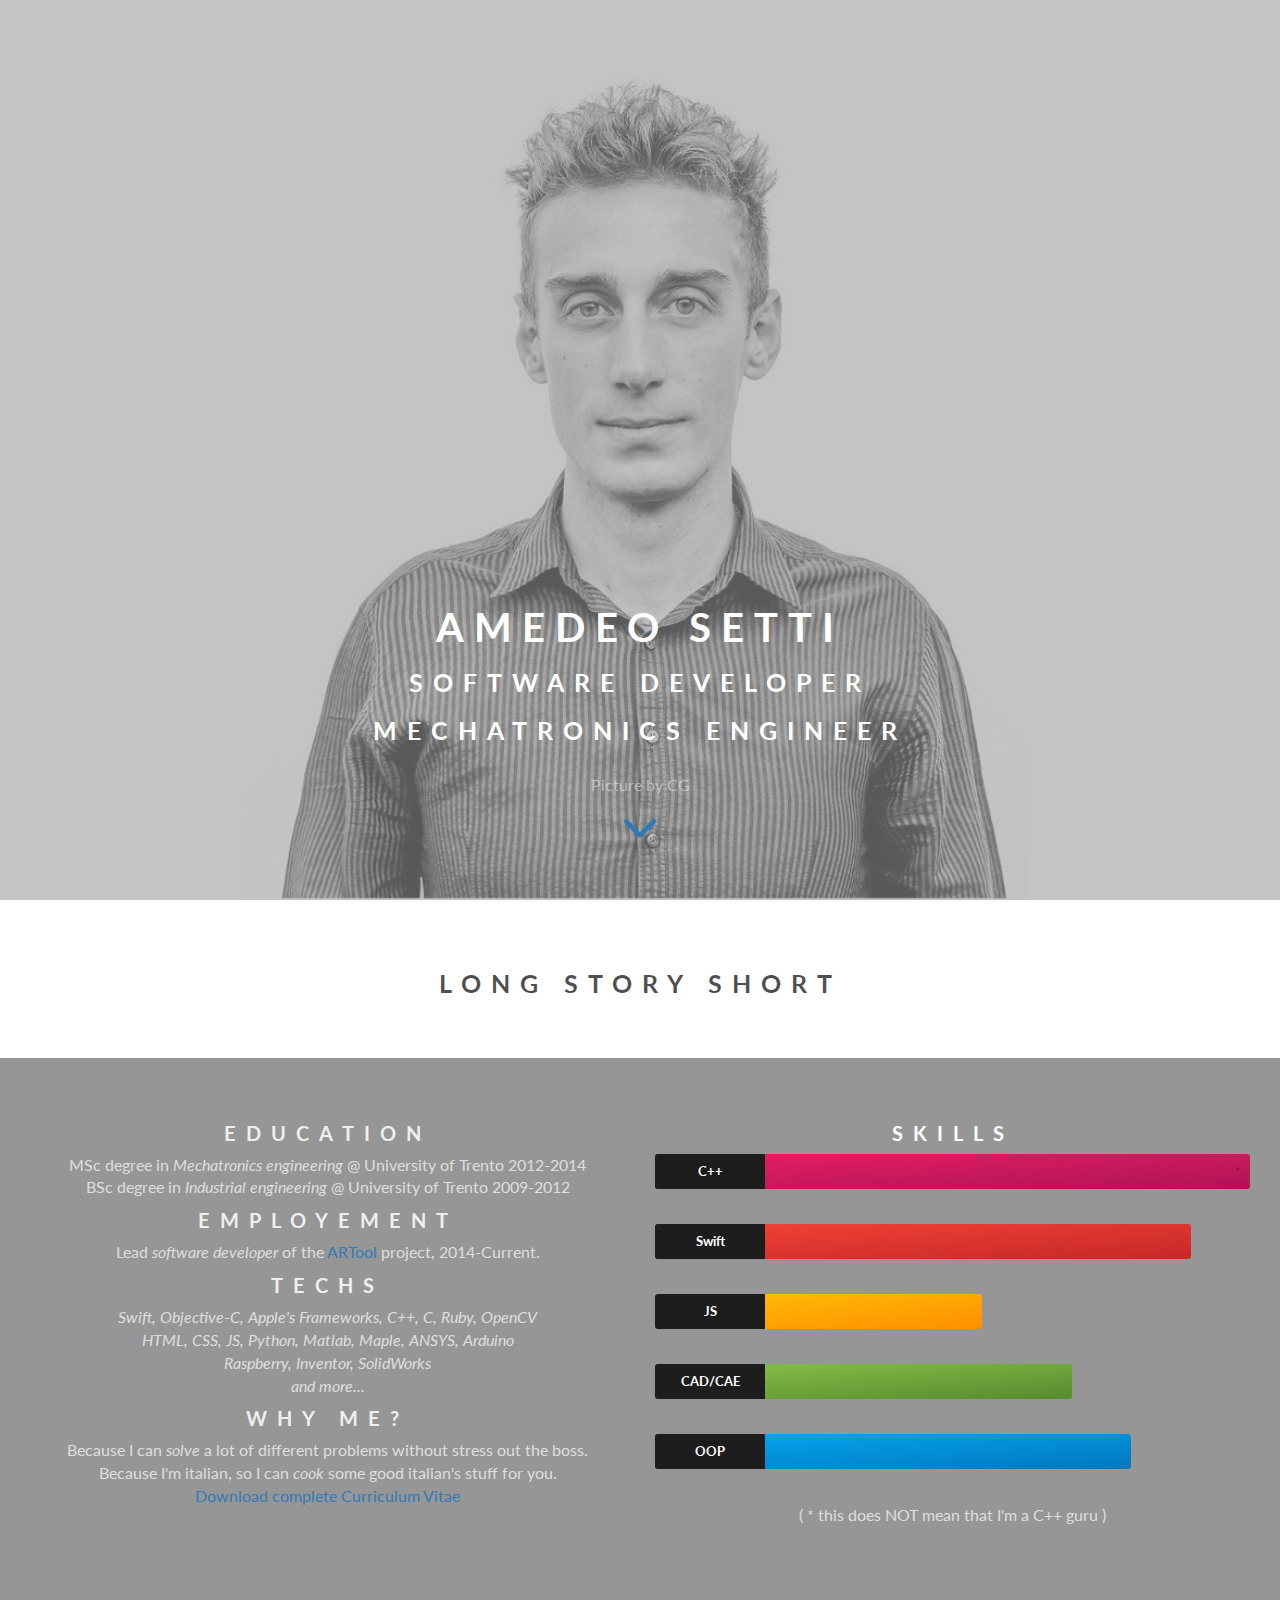
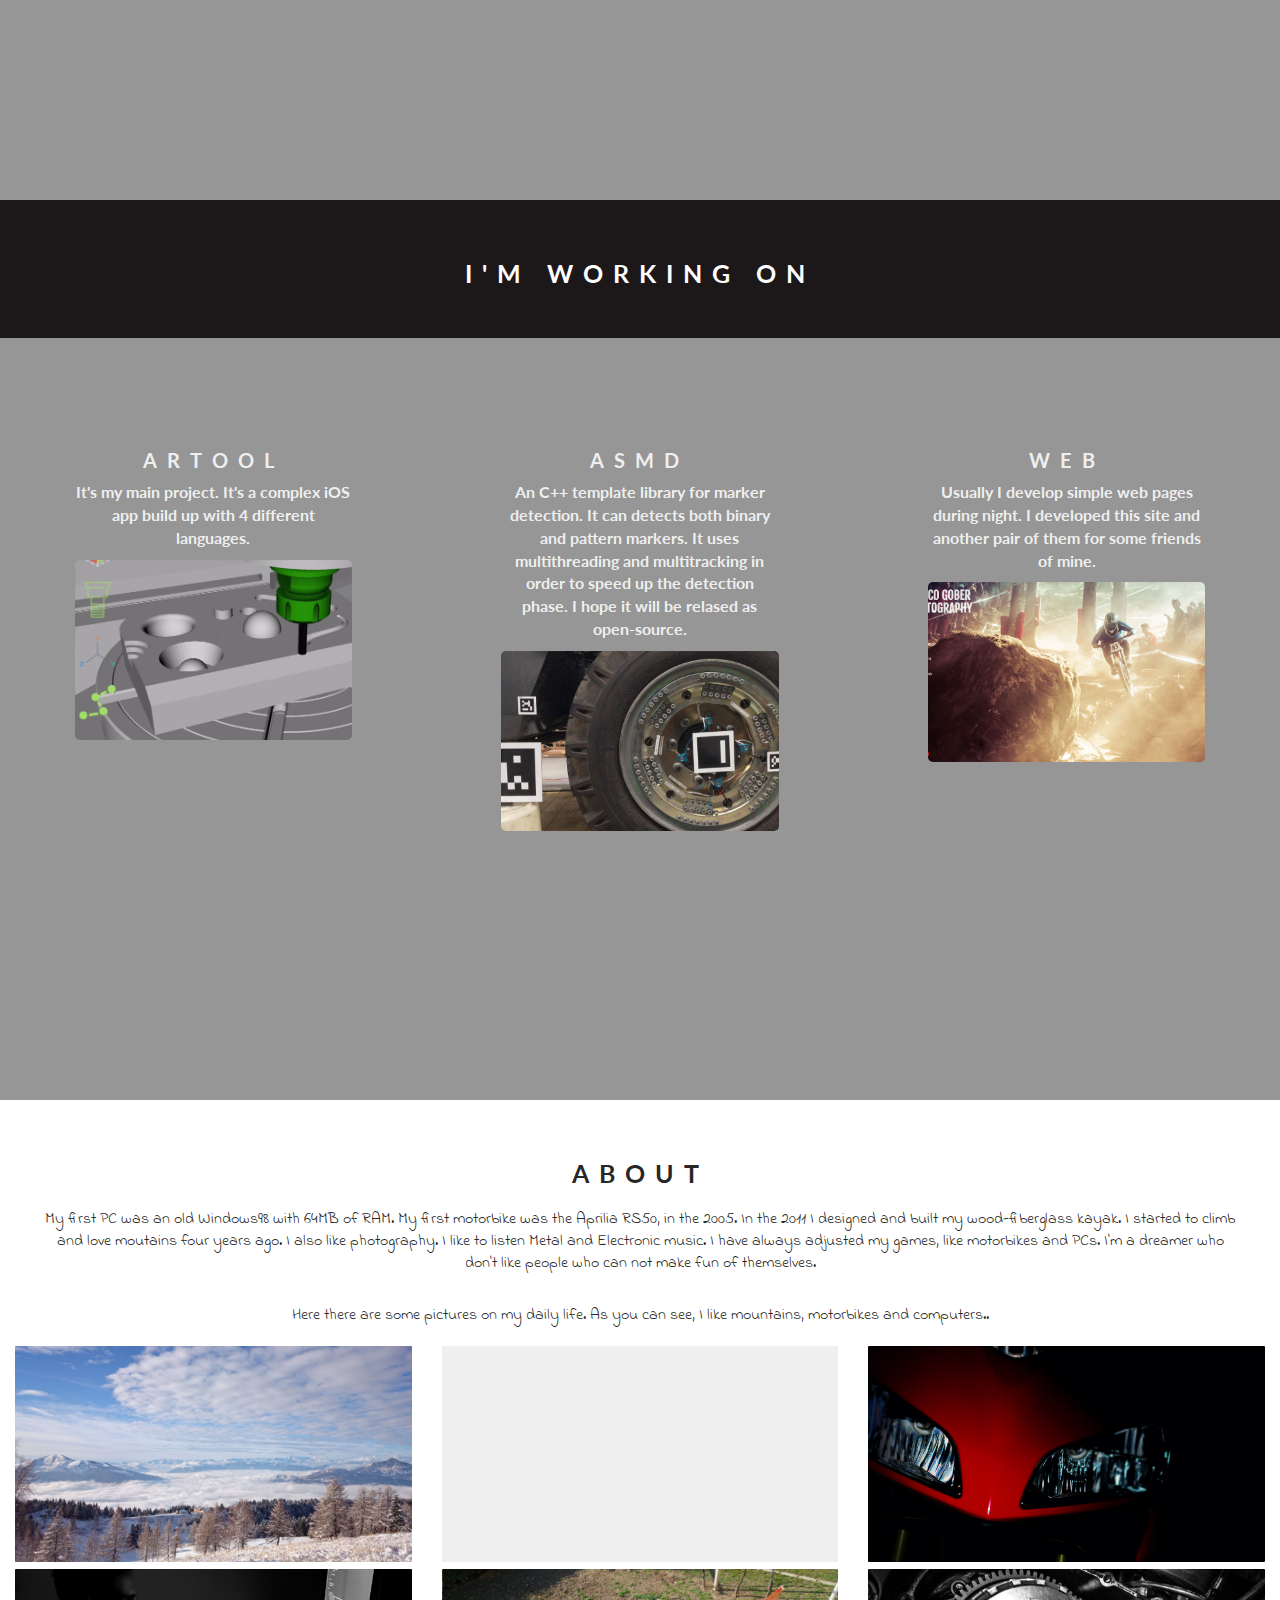
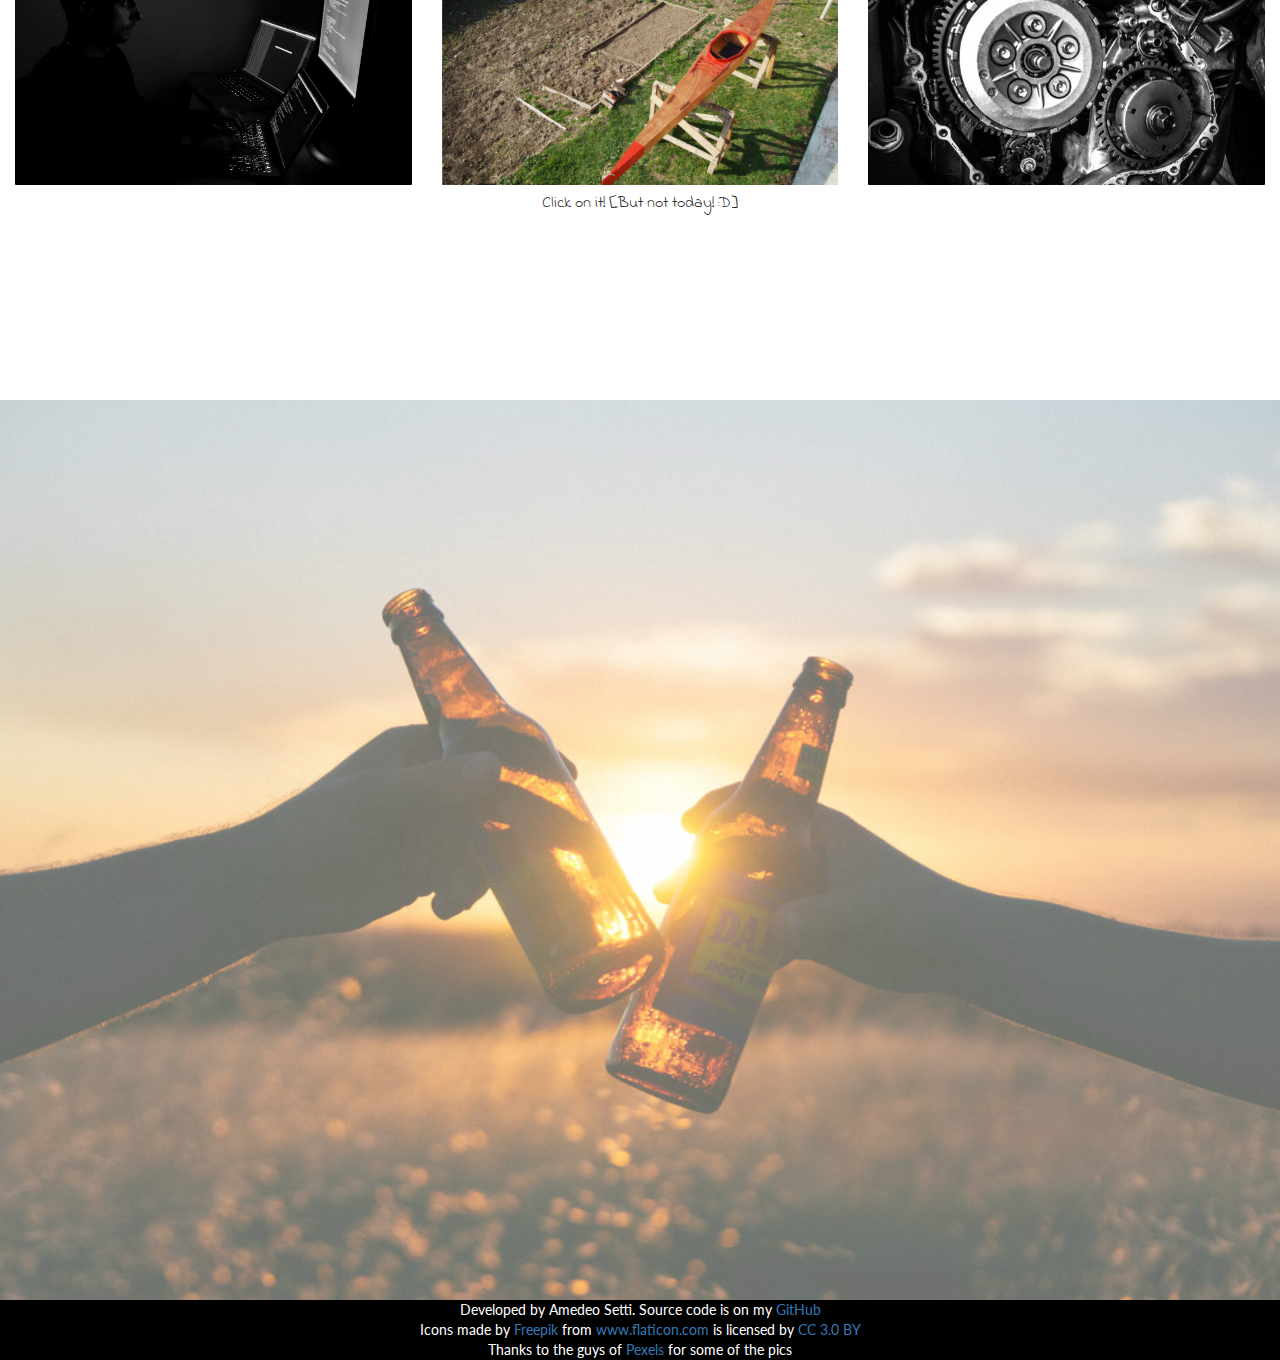
==== index.html @ 6e9f235b "Totally restyled-2" ====
<!DOCTYPE html>
<html lang="en">
  <head>
    <meta charset="utf-8">
    <meta http-equiv="X-UA-Compatible" content="IE=edge">
    <meta name="viewport" content="width=device-width, initial-scale=1.0">
    <!-- The above 3 meta tags *must* come first in the head; any other head content must come *after* these tags -->
    <title>Amedeo Setti</title>

    <!-- Bootstrap -->
    <link href="css/bootstrap.min.css" rel="stylesheet">
    <link rel='shortcut icon' type='image/x-icon' href='images/favicon.ico'/>

    <!-- HTML5 shim and Respond.js for IE8 support of HTML5 elements and media queries -->
    <!-- WARNING: Respond.js doesn't work if you view the page via file:// -->
    <!--[if lt IE 9]>
      <script src="https://oss.maxcdn.com/html5shiv/3.7.3/html5shiv.min.js"></script>
      <script src="https://oss.maxcdn.com/respond/1.4.2/respond.min.js"></script>
    <![endif]-->
    <link href="https://fonts.googleapis.com/css?family=Lato" rel="stylesheet">
    <link href="https://fonts.googleapis.com/css?family=Indie+Flower" rel="stylesheet">
    <!-- CSS -->
    <link rel="stylesheet" type="text/css" href="style.css">

    <!-- reCAPTCHA -->
    <!--<script src='https://www.google.com/recaptcha/api.js'></script>-->
  </head>


  <!--
     ____   ___  ______   __
    | __ ) / _ \|  _ \ \ / /
    |  _ \| | | | | | \ V / 
    | |_) | |_| | |_| || |  
    |____/ \___/|____/ |_|  

  -->

  <body data-spy="scroll" data-target="#main-nav" data-offset="50">

    <!-- 
     _   _             _             _   _             
    | \ | | __ ___   _(_) __ _  __ _| |_(_) ___  _ __  
    |  \| |/ _` \ \ / / |/ _` |/ _` | __| |/ _ \| '_ \ 
    | |\  | (_| |\ V /| | (_| | (_| | |_| | (_) | | | |
    |_| \_|\__,_| \_/ |_|\__, |\__,_|\__|_|\___/|_| |_|
                         |___/                         
    -->

    <nav class="navbar navbar-inverse navbar-fixed-top" role="navigation" id="main-nav">
        <div class="container-fluid">
            <!-- Brand and toggle get grouped for better mobile display -->
            <div class="navbar-header page-scroll">
                <button type="button" class="navbar-toggle" data-toggle="collapse" data-target="#bs-example-navbar-collapse-1">
                    <span class="sr-only">Toggle navigation</span>
                    <span class="icon-bar"></span>
                    <span class="icon-bar"></span>
                    <span class="icon-bar"></span>
                </button>
                 <span class="visible-xs navbar-brand">Amedeo Setti</span>
            </div>
            <div class="collapse navbar-collapse" id="bs-example-navbar-collapse-1">
                <ul class="nav navbar-nav">
                    <li>
                        <a class="page-scroll" href="#Home">HOME</a>
                    </li>
                    <li>
                        <a href="#Resume" class="page-scroll">RESUME</a>
                    </li>
                    <li>
                        <a href="#Projects" class="page-scroll">PROJECTS</a>
                    </li>
                    <li>
                        <a href="#MyLife" class="page-scroll">ABOUT</a>
                    </li>
                    <li>
                        <a href="#Contact" class="page-scroll">CONTACT</a>
                    </li>
                </ul>
            </div>
            <!-- /.navbar-collapse -->
        </div>
        <!-- /.container -->
    </nav>


    <!--
      _   _                      
     | | | | ___  _ __ ___   ___ 
     | |_| |/ _ \| '_ ` _ \ / _ \
     |  _  | (_) | | | | | |  __/
     |_| |_|\___/|_| |_| |_|\___|
                            
    -->

    <div class="bg-home" role="Home" id="Home">
        <div class="centered-h-w">
            <div class="caption">
                <h2>AMEDEO SETTI</h2>
                <h3>SOFTWARE DEVELOPER</h3>
                <h3>MECHATRONICS ENGINEER </h3>
            </div>
            </br>
            <div style="text-align:center">
                <p style="color:rgba(240,240,240,0.5)">Picture by CG<p>
                <a class="button pulse border page-scroll" href="#Resume">
                    <img src="images/down-arrow.png" height="32"></img>
                </a>
            </div>
        </div>
    </div>


    <!--
      ____                                
     |  _ \ ___  ___ _   _ _ __ ___   ___ 
     | |_) / _ \/ __| | | | '_ ` _ \ / _ \
     |  _ <  __/\__ \ |_| | | | | | |  __/
     |_| \_\___||___/\__,_|_| |_| |_|\___|
                                          
    -->

    <div class="bg-resume" id="Resume">
        <div class="bg-title">
        <h3 style="padding: 10px 0px 10px 0px;">Long Story Short</h3>
        </div>
        <div class="container-fluid">
            <div class="animation-element bounce-up fademm">
                    <div class="col-lg-6 col-md-6 col-xs-12 thumb" style="padding-top: 6vh;">
                        <!-- EDU -->
                        <p class="text-faded">
                            <h4 class="section-heading" style="color: rgba(255, 255, 255, 0.87);">Education</h4>
                            <p >
                            MSc degree in <i>Mechatronics engineering</i> @ University of Trento 2012-2014<br/>
                            BSc degree in <i>Industrial engineering</i> @ University of Trento 2009-2012
                            </p>
                        </p>
                        <!-- JOBS -->
                        <p class="text-faded">
                            <h4 class="section-heading" style="color: rgba(255, 255, 255, 0.87);">Employement</h4>
                            <p>
                            Lead <i>software developer</i> of the <a href="http://www.artool.biz">ARTool</a> project,   2014-Current.
                            </p>
                        </p>
                        <!-- TECHS -->
                        <p class="text-faded">
                            <h4 class="section-heading" style="color: rgba(255, 255, 255, 0.87);">Techs</h4>
                            <p>
                            <i>Swift, Objective-C, Apple's Frameworks, C++, C, Ruby, OpenCV</i></br>
                            <i>HTML, CSS, JS, Python, Matlab, Maple, ANSYS, Arduino</i></br>
                            <i>Raspberry, Inventor, SolidWorks </i></br>
                            <i>and more...</i>
                            </p>
                        </p>
                        <!-- WHY ME? -->
                        <p class="text-faded">
                            <h4 class="section-heading" style="color: rgba(255, 255, 255, 0.87);">Why me?</h4>
                            <p>
                            Because I can <i>solve</i> a lot of different problems without stress out the boss.</br>
                            Because I'm italian, so I can <i> cook </i> some good italian's stuff for you.</br>
                            <a href="cv/amedeosetticv.pdf">Download complete Curriculum Vitae</a>
                            </p>
                        </p>
                    </div>

                    <div class="col-lg-6 col-md-6 col-xs-12 thumb" style="padding-top: 6vh; padding-bottom: 6vh">
                    <h4 class="section-heading" style="color: rgba(255, 255, 255, 1.0);">Skills</h4>
                        <div class="skillbar clearfix " data-percent="100%">
                            <div class="skillbar-title" style="background: #212121;"><span>C++</span></div>
                            <div class="skillbar-bar" style="background: linear-gradient(to bottom right,#E91E63, #AD1457);"></div>
                            <div class="skill-bar-percent">*</div>
                        </div> 

                        <div class="skillbar clearfix " data-percent="90%">
                            <div class="skillbar-title" style="background: #212121;"><span>Swift</span></div>
                            <div class="skillbar-bar" style="background: linear-gradient(to bottom right,#F44336, #C62828);"></div>
                        </div> 

                        <div class="skillbar clearfix " data-percent="55%">
                            <div class="skillbar-title" style="background: #212121;"><span>JS</span></div>
                            <div class="skillbar-bar" style="background: linear-gradient(to bottom right,#FFC107, #FF8F00);"></div>
                        </div> 

                        <div class="skillbar clearfix " data-percent="70%">
                            <div class="skillbar-title" style="background: #212121;"><span>CAD/CAE</span></div>
                            <div class="skillbar-bar" style="background: linear-gradient(to bottom right,#8BC34A, #558B2F);"></div>
                        </div> 

                        <div class="skillbar clearfix " data-percent="80%">
                            <div class="skillbar-title" style="background: #212121;"><span>OOP</span></div>
                            <div class="skillbar-bar" style="background: linear-gradient(to bottom right,#03A9F4, #0277BD);"></div>
                            
                        </div> 
                        <p>
                        ( * this does NOT mean that I'm a C++ guru )
                        </p>

                    </div>


                </div>
                
                
                </div>
                <!--
                <div style="text-align:center">
                    <a class="button border page-scroll" href="#Projects">
                    <img src="images/down-arrow.png" height="32"></img>
                </a>
                </div>
                -->
        </div>
    </div>

    <div class="bg-projects" id="Projects">
        <div class="bg-title" style="background-color: #1c1819; color: rgb(255,255,255)">
            <h3>I'm working on</h3>
        </div>
        <div class="container-fluid centered-h">
        <div class="animation-element bounce-up fademm">
                <div class="col-lg-4 col-md-4 col-xs-12">
                    <div class="working-info">
                        <h4> Artool </h4>
                        <p>
                            It's my main project.
                            It's a complex iOS app build up
                            with 4 different languages.  
                        </p>
                        <div class="work-pic-artool"> </div>
                    </div>
                </div>
                <div class="col-lg-4 col-md-4 col-xs-12">
                    <div class="working-info" >
                        <h4> Asmd </h4>
                        <p>
                            An C++ template library for marker
                            detection. It can detects both
                            binary and pattern markers. It uses
                            multithreading and multitracking
                            in order to speed up the detection
                            phase. 
                            I hope it will be relased as open-source.
                        </p>
                        <div class="work-pic-marker"> </div>
                    </div>
                </div>
                <div class="col-lg-4 col-md-4 col-xs-12">
                    <div class="working-info">
                        <h4> Web </h4>
                        <p>
                        Usually I develop simple web pages during night.
                        I developed this site and another pair of them for
                        some friends of mine. 
                        </p>
                        <div class="work-pic-web"> </div>
                    </div>
                </div>

            </div>
        </div>
        
        
    </div>

    <!--
      __  __       _     _  __      
     |  \/  |_   _| |   (_)/ _| ___ 
     | |\/| | | | | |   | | |_ / _ \
     | |  | | |_| | |___| |  _|  __/
     |_|  |_|\__, |_____|_|_|  \___|
             |___/              
    -->

    <div class="bg-mylife" id="MyLife">
        <div class="bg-title" style="background-color: rgb(255,255,255); color: rgba(0,0,0, 0.87)">
            <h3>About</h3>             
            <p style="padding: 10px 40px 10px 40px; line-height: 22px; font-family: 'Indie Flower', cursive;">
            My first PC was an old Windows98 with 64MB of RAM.
            My first motorbike was the Aprilia RS50, in the 2005.
            In the 2011 I designed and built my wood-fiberglass kayak.
            I started to climb and love moutains four years ago.
            I also like photography.
            I like to listen Metal and Electronic music.
            I have always adjusted my games, like motorbikes and PCs.
            I'm a dreamer who don't like people who can not make fun of themselves.
            </p>

            <p style="padding: 10px 40px 10px 40px; line-height: 22px; font-family: 'Indie Flower', cursive;">
            Here there are some pictures on my daily life.
            As you can see, I like mountains, motorbikes
            and computers..
            </p>

            <div class="col-lg-4 col-md-4 col-xs-12 thumb web-gallery-thumbs">
                <div style="background-image: url('images/DSC_0527S.jpg')"></div>
            </div>

            <div class="col-lg-4 col-md-4 col-xs-12 thumb web-gallery-thumbs">
                <div style="background-image: url('images/cimatosafade.JPG')"></div>
            </div>

            <div class="col-lg-4 col-md-4 col-xs-12 thumb web-gallery-thumbs">
                <div style="background-image: url('images/moto.jpg')"></div>
            </div>

            <div class="col-lg-4 col-md-4 col-xs-12 thumb web-gallery-thumbs">
                <div style="background-image: url('images/DSC_0498.JPG')"></div>
            </div>

            <div class="col-lg-4 col-md-4 col-xs-12 thumb web-gallery-thumbs">
                <div style="background-image: url('images/kayak1.jpg')"></div>
            </div>

            <div class="col-lg-4 col-md-4 col-xs-12 thumb web-gallery-thumbs">
                <div style="background-image: url('images/DSC_0660.JPG')"></div>
            </div>

            <!--<div class="col-lg-12 col-md-12 col-xs-12 web-gallery-thumbs" style="padding: 0px 0px 0px 0px;" data-web-gallery-thumbs="4"> </div>-->
            <p style="font-family: 'Indie Flower', cursive;">Click on it! [But not today! :D]</p>


   
        </div>
            
    
    </div>

    <!--
      ____            _             _   
     / ___|___  _ __ | |_ __ _  ___| |_ 
    | |   / _ \| '_ \| __/ _` |/ __| __|
    | |__| (_) | | | | || (_| | (__| |_ 
     \____\___/|_| |_|\__\__,_|\___|\__|
                                    
    -->

    <section class="bg-contact" id="Contact">
        <div class="container-fluid">
            <div class="animation-element bounce-up">
                <div class="MTBox border">
                    <div class="col-lg-12">
                        <h2 style="color: rgba(255, 255, 255, 0.87);" >Where to find me</h2>
                    </div>
    
                    <div class="col-lg-4">
                        <a class="button border" href="https://github.com/adda25">
                            <img src="images/github-icon.png" height="32">
                                <font color="2f79b9">GitHub</font>
                            </img>
                        </a>
                    </div>
    
                    <div class="col-lg-4">
                        <a class="button border" href="http://stackoverflow.com/users/5148377/adda-25?tab=profile">
                            <img src="images/so-icon.png" height="32">
                                <font color="2f79b9">stackoverflow</font>
                            </img>
                        </a>
                    </div>
    
                    <div class="col-lg-4">
                        <a class="button border" href="https://bitbucket.org/adda25/profile/repositories?visibility=all">
                            <img src="images/bitbucket-icon.png" height="32">
                                <font color="2f79b9">Bitbucket</font>
                            </img>
                        </a>
                    </div>
                    
                    <div class="col-lg-12">
                        </br><h4 class="section-heading" style="color: rgba(255, 255, 255, 0.7);">Send me a message!</h4>
                        <p>I would be happy if you will contact me via this form!</p>
                    </div>
                    <form class="form-horizontal" role="form" method="post">
                        <div class="form-group">
                            <input type="text" class="form-control" id="name" name="name" placeholder="Name" value="">
                        </div>
                        <div class="form-group">
                            <input type="email" class="form-control" id="email" name="email" placeholder="Yourmail@email.com" value="">
                        </div>
                        <div class="form-group">
                            <textarea class="form-control" rows="4" name="message" placeholder="Message"></textarea>
                        </div>
                        <div class="form-group">
                            <input id="submit" name="submit" type="submit" value="Send" class="button">
                        </div>
                        <div class="form-group">
                            <div class="col-sm-10 col-sm-offset-2">
                                <!-- Will be used to display an alert to the user-->
                            </div>
                        </div>
                    <!--<div class="g-recaptcha" data-sitekey="6LeXFykTAAAAAEtRCagHzqseaVuA18MnP1vNfhke"></div>-->
                    </form>
                </div>
            </div>
        </div>
    </section>


    <!--
     _____           _            
    |  ___|__   ___ | |_ ___ _ __ 
    | |_ / _ \ / _ \| __/ _ \ '__|
    |  _| (_) | (_) | ||  __/ |   
    |_|  \___/ \___/ \__\___|_|   
                             
    -->
     <footer>
        <div class="container-fluid">
         <div class="row">
             <div class="col-lg-12 text-center" style="background-color: rgba(0,0,0,1.0); color: rgba(255,255,255,1.0)">
                 Developed by Amedeo Setti. Source code is on my <a href="https://github.com/adda25/adda25.github.io">GitHub</a></br>
                 Icons made by <a href="http://www.freepik.com" title="Freepik">Freepik</a> from <a href="http://www.flaticon.com" title="Flaticon">www.flaticon.com</a> is licensed by <a href="http://creativecommons.org/licenses/by/3.0/" title="Creative Commons BY 3.0" target="_blank">CC 3.0 BY</a></br>
                 Thanks to the guys of <a href="https://www.pexels.com/" title="Pexels" target="_blank">Pexels </a>  for some of the pics</a>
             </div>
         </div>
         </div>
     </footer>



    <!--
     ____            _       _       
    / ___|  ___ _ __(_)_ __ | |_ ___ 
    \___ \ / __| '__| | '_ \| __/ __|
     ___) | (__| |  | | |_) | |_\__ \
    |____/ \___|_|  |_| .__/ \__|___/
                      |_|         
    -->

    <!-- jQuery (necessary for Bootstrap's JavaScript plugins) -->
    <script src="https://ajax.googleapis.com/ajax/libs/jquery/1.12.4/jquery.min.js"></script>
    <script src="js/jquery.easing.min.js"></script>
    <!-- Include all compiled plugins (below), or include individual files as needed -->
    <script src="js/bootstrap.min.js"></script>
    <script src="actions.js"></script>

    <!-- LOAD IMAGE GALLERY -->
     <script type="text/javascript">
        /*WebGallery.setup(['images/DSC_0527S.jpg', 'images/cimatosafade.JPG', 'images/moto.jpg','images/DSC_0498.JPG', 'images/kayak1.jpg', 'images/DSC_0660.JPG']);*/
  
        // jQuery for page scrolling feature - requires jQuery Easing plugin
        $(function() {
            $('a.page-scroll').bind('click', function(event) {
                var $anchor = $(this);
                $('html, body').stop().animate({
                    scrollTop: $($anchor.attr('href')).offset().top
                }, 1000, 'easeInOutExpo');
                event.preventDefault();
            });
        });

    </script>

  </body>
</html>
---- style.css ----
/*
* { 
    background: #000 !important;
    color: #0f0 !important;
    outline: solid #f00 1px !important;
} */


.MTBox {
    min-width:80%;
    min-height:75vh; /*  DA CAMBIARE */
    margin-left: auto;
    margin-right: auto;
    padding: 0px 25px 0px 25px;
}

.navbar .navbar-nav {
    display: inline-block;
    float: none;
    vertical-align: top;
}

.navbar .navbar-collapse {
    text-align: center;
    background-color: rgba(0, 0, 0, 1.0);
}

.navbar-inverse {
    width: 100%;
    text-align: center;
    list-style-type: none;
    border-style: solid;
    border-color: rgba(0, 0, 0, 0.03);
    border-width: 0px;
    background-color: rgba(0, 0, 0, 1.0);
}

.button {
    text-align: center;
    text-decoration: none;
    display: inline-block;
    font-size: 26px;
    background-color:rgba(0,0,0,0);
}

.pulse {
    border-radius: 100%;
    box-shadow: 0 0 0 0 rgba(255, 255, 255, 0.5);
    -webkit-animation: pulse 2.25s infinite cubic-bezier(0.66, 0, 0, 1);
    -moz-animation: pulse 2.25s infinite cubic-bezier(0.66, 0, 0, 1);
    -ms-animation: pulse 2.25s infinite cubic-bezier(0.66, 0, 0, 1);
    animation: pulse 2.25s infinite cubic-bezier(0.66, 0, 0, 1);
}

.pulse:hover {
    -webkit-animation: none;-moz-animation: none;-ms-animation: none;animation: none;
}

@-webkit-keyframes pulse {to {box-shadow: 0 0 0 30px rgba(47, 121, 185, 0.0);}}
@-moz-keyframes pulse {to {box-shadow: 0 0 0 30px rgba(47, 121, 185, 0.0);}}
@-ms-keyframes pulse {to {box-shadow: 0 0 0 30px rgba(47, 121, 185, 0.0);}}
@keyframes pulse {to {box-shadow: 0 0 0 30px rgba(47, 121, 185, 0.0);}}

body {
    margin-left:auto;
    margin-right:auto;
    left: 0;
    right:0;
    font-family: 'Lato', sans-serif;
    overflow-x: hidden;
}

.centered-h-w {
  min-width: 100%;
  padding: 5px 0px 5px 0px;
  color: rgba(255,255,255,1.0);
  position: absolute;
  left: 50%;
  top: 80%;
  -webkit-transform: translate(-50%, -50%);
  transform: translate(-50%, -50%);
}


.centered-h {
  min-width: 100%;
  padding: 5px 0px 5px 0px;
  position: absolute;
  top: 50%;
  -webkit-transform: translate(0%, -50%);
  transform: translate(0%, -50%);
}


.caption {
  text-align: center;
  color: rgb(255,255,255);
}

.caption span.border {
  background-color: #111;
  color: #fff;
  padding: 18px;
  font-size: 25px;
  letter-spacing: 10px;
}

.bg-title {
    width: 100vw;
    min-height: 10vh;
    padding: 40px 0px 40px 0px;
    margin: 0px 0px 0px 0px;
    color: rgba(0,0,0,0.70);
    background-color: rgba(255,255,255,1.0);
}

.bg-home {
    font-size: auto;
    position: relative;
    width: 100%;
    min-height: 100vh;
    -webkit-background-size: cover;
    -moz-background-size: cover;
    background-size: cover;
    -o-background-size: cover;
    background-position: center;
    background-repeat: no-repeat;
    text-align: left;
    padding: 10vh 2vh 10vh;
    color: rgba(0, 0, 0, 0.87);
    background-image: url('images/me1.jpg');
    background-attachment: fixed;
    background-color: rgb(150,150,150);
    background-blend-mode: soft-light;
    
}

.bg-resume {
    font-size: auto;
    position: relative;
    width: 100%;
    min-height: 100vh;
    -webkit-background-size: cover;
    -moz-background-size: cover;
    background-size: cover;
    -o-background-size: cover;
    background-position: top;
    text-align: center;
    padding: 0px 0px 0px 0px;
    color: rgba(255, 255, 255, 0.7);
    background-image: url('images/test-resume.jpg');
    background-attachment: fixed;
    background-color: rgb(150,150,150);
    background-blend-mode: soft-light;
}

.bg-projects {
    font-size: auto;
    position: relative;
    width: 100%;
    min-height: 100vh;
    -webkit-background-size: cover;
    -moz-background-size: cover;
    background-size: cover;
    -o-background-size: cover;
    background-position: top;
    text-align: center;
    padding: 0px 0px 0px 0px;
    color: rgba(255, 255, 255, 1.0);
    background-image: url('images/working-on7.jpg');
    background-attachment: fixed;
    background-color: rgb(150,150,150);
    background-blend-mode: soft-light;
}

.bg-mylife {
    font-size: auto;
    position: relative;
    width: 100%;
    min-height: 100vh;
    padding: 0px 0px 0px 0px;
    color: rgba(255, 255, 255, 0.7);
    text-shadow: 0px 1px rgba(0, 0, 0, 0.0);
    background-color: rgba(255,255,255,1.0);
    text-align: center;
    text-justify: inter-word;
    -moz-text-align-last: center;
    text-align-last: center;
}

.bg-contact {
    font-size: auto;
    font-weight: bold;
    position: relative;
    width: 100%;
    min-height: 100vh;
    -webkit-background-size: cover;
    -moz-background-size: cover;
    background-size: cover;
    -o-background-size: cover;
    background-position: center;
    text-align: center;
    padding: 10vh 1vw 10vh 1vw;
    color: rgba(255, 255, 255, 0.87);
    text-shadow: 0px 1px rgba(0, 0, 0, 0.0);
    background-image: url('images/contact1.jpg');
    background-color: rgb(100,100,100);
    background-blend-mode: screen;
}

.thumbnail {
  background-color: rgba(255,255,255,1.0);
  border-width: 0px;
  margin-left: 1px;
  margin-right: 1px;
  margin-bottom: 2px;
  margin-top: 2px;
  padding: 1px 1px 1px 1px;
}

.working-info {
  margin-left:auto;
  margin-right:auto;
  margin-bottom: 30px;
  padding: 20px 20px 20px 20px;
  left:0;
  right:0;
  font-size: auto;
  font-weight: bold;
  position: relative;
  width: 80%;
  height: 100%;
  -moz-border-radius: 0px;
  -webkit-border-radius: 0px;
  border-radius: 0px;
  color: rgba(255,255,255,0.87);
  background: rgba(255,255,255,0.0);
  position: relative;
}

.work-pic-artool {
  -webkit-background-size: cover;
  -moz-background-size: cover;
  background-size: cover;
  -o-background-size: cover;
  background-position: center;
  background-image: url(images/artool.jpg);
  background-color: rgba(127,127,127,1.0);
  background-blend-mode: overlay;
  width: 100%;
  height: 20vh;
  -moz-border-radius: 5px;
  -webkit-border-radius: 5px;
  border-radius: 5px;
}

.work-pic-marker {
  -webkit-background-size: cover;
  -moz-background-size: cover;
  background-size: cover;
  -o-background-size: cover;
  background-position: center;
  background-image: url(images/marker.jpg);
  background-color: rgba(127,127,127,1.0);
  background-blend-mode: overlay;
  width: 100%;
  height: 20vh;
  -moz-border-radius: 5px;
  -webkit-border-radius: 5px;
  border-radius: 5px;
}

.work-pic-web {
  -webkit-background-size: cover;
  -moz-background-size: cover;
  background-size: cover;
  -o-background-size: cover;
  background-position: center;
  background-image: url(images/websitemg.png);
  background-color: rgba(127,127,127,1.0);
  background-blend-mode: overlay;
  width: 100%;
  height: 20vh;
  -moz-border-radius: 5px;
  -webkit-border-radius: 5px;
  border-radius: 5px;
}

/* #################################### */
/* MOBILE FONT SIZES */
/* #################################### */
h1 {
    font-family: 'Lato', sans-serif;
    font-size: 60px;
    font-weight: bold;
    text-transform: uppercase;
    letter-spacing: 10px;
}

h2 {
    font-family: 'Lato', sans-serif;
    font-size: 25px;
    font-weight: bold;
    text-transform: uppercase;
    letter-spacing: 10px;
}

h3 {
    font-family: 'Lato', sans-serif;
    font-size: 16px;
    font-weight: bold;
    text-transform: uppercase;
    letter-spacing: 10px;
}

h4 {
    font-family: 'Lato', sans-serif;
    font-size: 14px;
    font-weight: bold;
    text-transform: uppercase;
    letter-spacing: 10px;
}

/* #################################### */
/* #################################### */

.full-screen {
    background-size: cover;
    background-position: center;
    background-repeat: no-repeat;
}


.carousel .item {
    width: auto;
    max-height: 75vh;
}

.portfolio-item, .new-caption-area {
    margin: auto;
  }
  
  .carousel-caption {
    color: #000;
}

form { 
    display: inline-block;
    text-align: center;
    margin-top: 50px;
    width:50%;
}

#submit {
    background-color: #ccc;
    -moz-border-radius: 5px;
    -webkit-border-radius: 5px;
    border-radius:6px;
    color:rgba(255,255,255,1.0);
    background-color: rgba(0,0,0,0.8);
    font-size: 20px;
    text-decoration: none;
    cursor: pointer;
    border:none;
}

#submit:hover {
    border: none;
    background: #2f79b9;
}

/* For desktop screens, increase the fonts sizes */
@media only screen and (min-width: 500px) {
    h1 {
        font-family: 'Lato', sans-serif;
        font-size: 80px;
        text-transform: uppercase;

        letter-spacing: 10px;
    }

    h2 {
        font-family: 'Lato', sans-serif;
        font-size: 40px;
        text-transform: uppercase;

        letter-spacing: 10px;
    }
    
    h3 {
        font-family: 'Lato', sans-serif;
        font-size: 25px;
        text-transform: uppercase;
        letter-spacing: 10px;
    }

    h4 {
        font-family: 'Lato', sans-serif;
        font-size: 20px;
        text-transform: uppercase;

        letter-spacing: 10px;
    }


    p {
        font-size: 16px;
    }
}

@media(min-width:100px) {
    .navbar {
        -webkit-transition: background .5s ease-in-out,padding .5s ease-in-out;
        -moz-transition: background .5s ease-in-out,padding .5s ease-in-out;
        transition: background .5s ease-in-out,padding .5s ease-in-out;
    }

    .top-nav-collapse {
        padding: 0;
    }
}

.animation-element {
  position: relative;
}

.bounce-up .MTBox {
  opacity: 0;
  -moz-transition: all 2000ms ease-out;
  -webkit-transition: all 2000ms ease-out;
  -o-transition: all 2000ms ease-out;
  transition: all 2000ms ease-out;
  -webkit-backface-visibility: hidden;
  -moz-backface-visibility: hidden;
  backface-visibility: hidden;
}

.bounce-up.in-view .MTBox {
  opacity: 1;
}

.bounce-left .MTBox {
  opacity: 0;
  -moz-transition: all 1000ms ease-out;
  -webkit-transition: all 1000ms ease-out;
  -o-transition: all 1000ms ease-out;
  transition: all 1000ms ease-out;
  -moz-transform: translate3d(200px, 0px, 0px);
  -webkit-transform: translate3d(200px, 0px, 0px);
  -o-transform: translate(200px, 0px);
  -ms-transform: translate(200px, 0px);
  transform: translate3d(200px, 0px, 0px);
  -webkit-backface-visibility: hidden;
  -moz-backface-visibility: hidden;
  backface-visibility: hidden;
}

.bounce-left.in-view .MTBox {
  opacity: 1;
  -moz-transform: translate3d(0px, 0px, 0px);
  -webkit-transform: translate3d(0px, 0px, 0px);
  -o-transform: translate(0px, 0px);
  -ms-transform: translate(0px, 0px);
  transform: translate3d(0px, 0px, 0px);
}

/* 
==========================================================================
     Mixins  
========================================================================== 
*/
@mixin anim-filter($filter, $value) {
    -webkit-filter: #{$filter}unquote("(#{$value})");
    -moz-filter: #{$filter}unquote("(#{$value})");
    -ms-filter: #{$filter}unquote("(#{$value})");
    filter: #{$filter}unquote("(#{$value})"); 
}
@mixin anim-transition($property, $value) {
    -webkit-transition: $property, $value;
    -moz-transition: $property, $value;
    -ms-transition: $property, $value;
    transition: $property, $value;
}
@mixin anim-transform($property, $value) {
    -webkit-transform:  #{$property}unquote("(#{$value})");
    -moz-transform: #{$property}unquote("(#{$value})");
    -ms-transform: #{$property}unquote("(#{$value})");
    transform: #{$property}unquote("(#{$value})"); 
}

/** 
    Main Animation  
*/

.text-anim {
  color: #ffffff;
  font-size: 32px;
  text-align: center;
  font-family: 'Orbitron', sans-serif;
  font-weight: 600;
}


/*
 ___                          __     ___               
|_ _|_ __ ___   __ _  __ _  __\ \   / (_) _____      __
 | || '_ ` _ \ / _` |/ _` |/ _ \ \ / /| |/ _ \ \ /\ / /
 | || | | | | | (_| | (_| |  __/\ V / | |  __/\ V  V / 
|___|_| |_| |_|\__,_|\__, |\___| \_/  |_|\___| \_/\_/  
                     |___/                             

*/

.web-gallery {

}

.web-gallery-view {
  overflow-x: hidden;
  min-width: 100%;
  max-width: 100%;
  min-height: 75vh;
  max-height: 90vh;
  -webkit-background-size: cover;
  -moz-background-size: cover;
  background-size: cover;
  -o-background-size: cover;
  background-position: center;
  background-repeat: no-repeat;
  background-attachment: fixed;
  background-color: #90CAF9;
  -moz-border-radius: 2px;
  -webkit-border-radius: 2px;
  border-radius: 2px;
  transition: all 0.2s ease-in-out;
  margin-left: 0px;
  margin-right: 0px;
  margin-top: 0px;
  margin-bottom: 0px;
  padding-left: 0px;
  padding-right: 0px;
  background-color: rgb(100,100,100);
  background-blend-mode: hard-light;
}

.web-gallery-thumbs {
  
}

.web-gallery-thumbs div {
  margin-left:auto;
  margin-right:auto;
  left:0;
  right:0;
  overflow-x: hidden;
  width: 100%;
  min-height: 24vh;
  -webkit-background-size: cover;
  -moz-background-size: cover;
  background-size: cover;
  -o-background-size: cover;
  background-position: center;
  background-color: rgba(100,100,100,0.1);
  opacity: 1.0;
  -moz-border-radius: 2px;
  -webkit-border-radius: 2px;
  border-radius: 1px;
  transition: all 0.2s ease-in-out;
  margin-left: 0px;
  margin-right: 0px;
  margin-top: 0px;
  margin-bottom: 7px;
}

.web-gallery-thumbs-div {
  margin-left:auto;
  margin-right:auto;
  left:0;
  right:0;
  overflow-x: hidden;
  width: 100%;
  min-height: 14vh;
  -webkit-background-size: cover;
  -moz-background-size: cover;
  background-size: cover;
  -o-background-size: cover;
  background-position: center;
  background-color: rgba(100,100,100,0.1);
  opacity: 0.5;
  -moz-border-radius: 2px;
  -webkit-border-radius: 2px;
  border-radius: 1px;
  transition: all 0.2s ease-in-out;
  margin-left: 2px;
  margin-right: 0px;
  margin-top: 0px;
  margin-bottom: 5px;
  text-align: center;
}

.web-gallery-thumbs-div:hover { opacity: 0.8; }

/*
 ____  _    _ _ _ _                
/ ___|| | _(_) | | |__   __ _ _ __ 
\___ \| |/ / | | | '_ \ / _` | '__|
 ___) |   <| | | | |_) | (_| | |   
|____/|_|\_\_|_|_|_.__/ \__,_|_|   
         
 https://codepen.io/tamak/pen/hzEer        
*/
.skillbar {
    position:relative;
    display:block;
    margin-bottom:35px;
    width:100%;
    background:rgba(0,0,0,0.0);
    height:35px;
    border-radius:3px;
    -moz-border-radius:3px;
    -webkit-border-radius:3px;
    -webkit-transition:0.4s linear;
    -moz-transition:0.4s linear;
    -ms-transition:0.4s linear;
    -o-transition:0.4s linear;
    transition:0.4s linear;
    -webkit-transition-property:width, background-color;
    -moz-transition-property:width, background-color;
    -ms-transition-property:width, background-color;
    -o-transition-property:width, background-color;
    transition-property:width, background-color;
}

.skillbar-title {
    position:absolute;
    top:0;
    left:0;
    width:110px;
    font-weight:bold;
    font-size:13px;
    color:#ffffff;
    background:#6adcfa;
    -webkit-border-top-left-radius:3px;
    -webkit-border-bottom-left-radius:4px;
    -moz-border-radius-topleft:3px;
    -moz-border-radius-bottomleft:3px;
    border-top-left-radius:3px;
    border-bottom-left-radius:3px;
}

.skillbar-title span {
    display:block;
    background:rgba(0, 0, 0, 0.1);
    padding:0 20px;
    height:35px;
    line-height:35px;
    -webkit-border-top-left-radius:3px;
    -webkit-border-bottom-left-radius:3px;
    -moz-border-radius-topleft:3px;
    -moz-border-radius-bottomleft:3px;
    border-top-left-radius:3px;
    border-bottom-left-radius:3px;
}

.skillbar-bar {
    height:35px;
    width:0px;
    background:#6adcfa;
    border-radius:3px;
    -moz-border-radius:3px;
    -webkit-border-radius:3px;
}

.skill-bar-percent {
    position:absolute;
    right:10px;
    top:0;
    font-size:11px;
    height:35px;
    line-height:35px;
    color:#ffffff;
    color:rgba(0, 0, 0, 0.4);
}
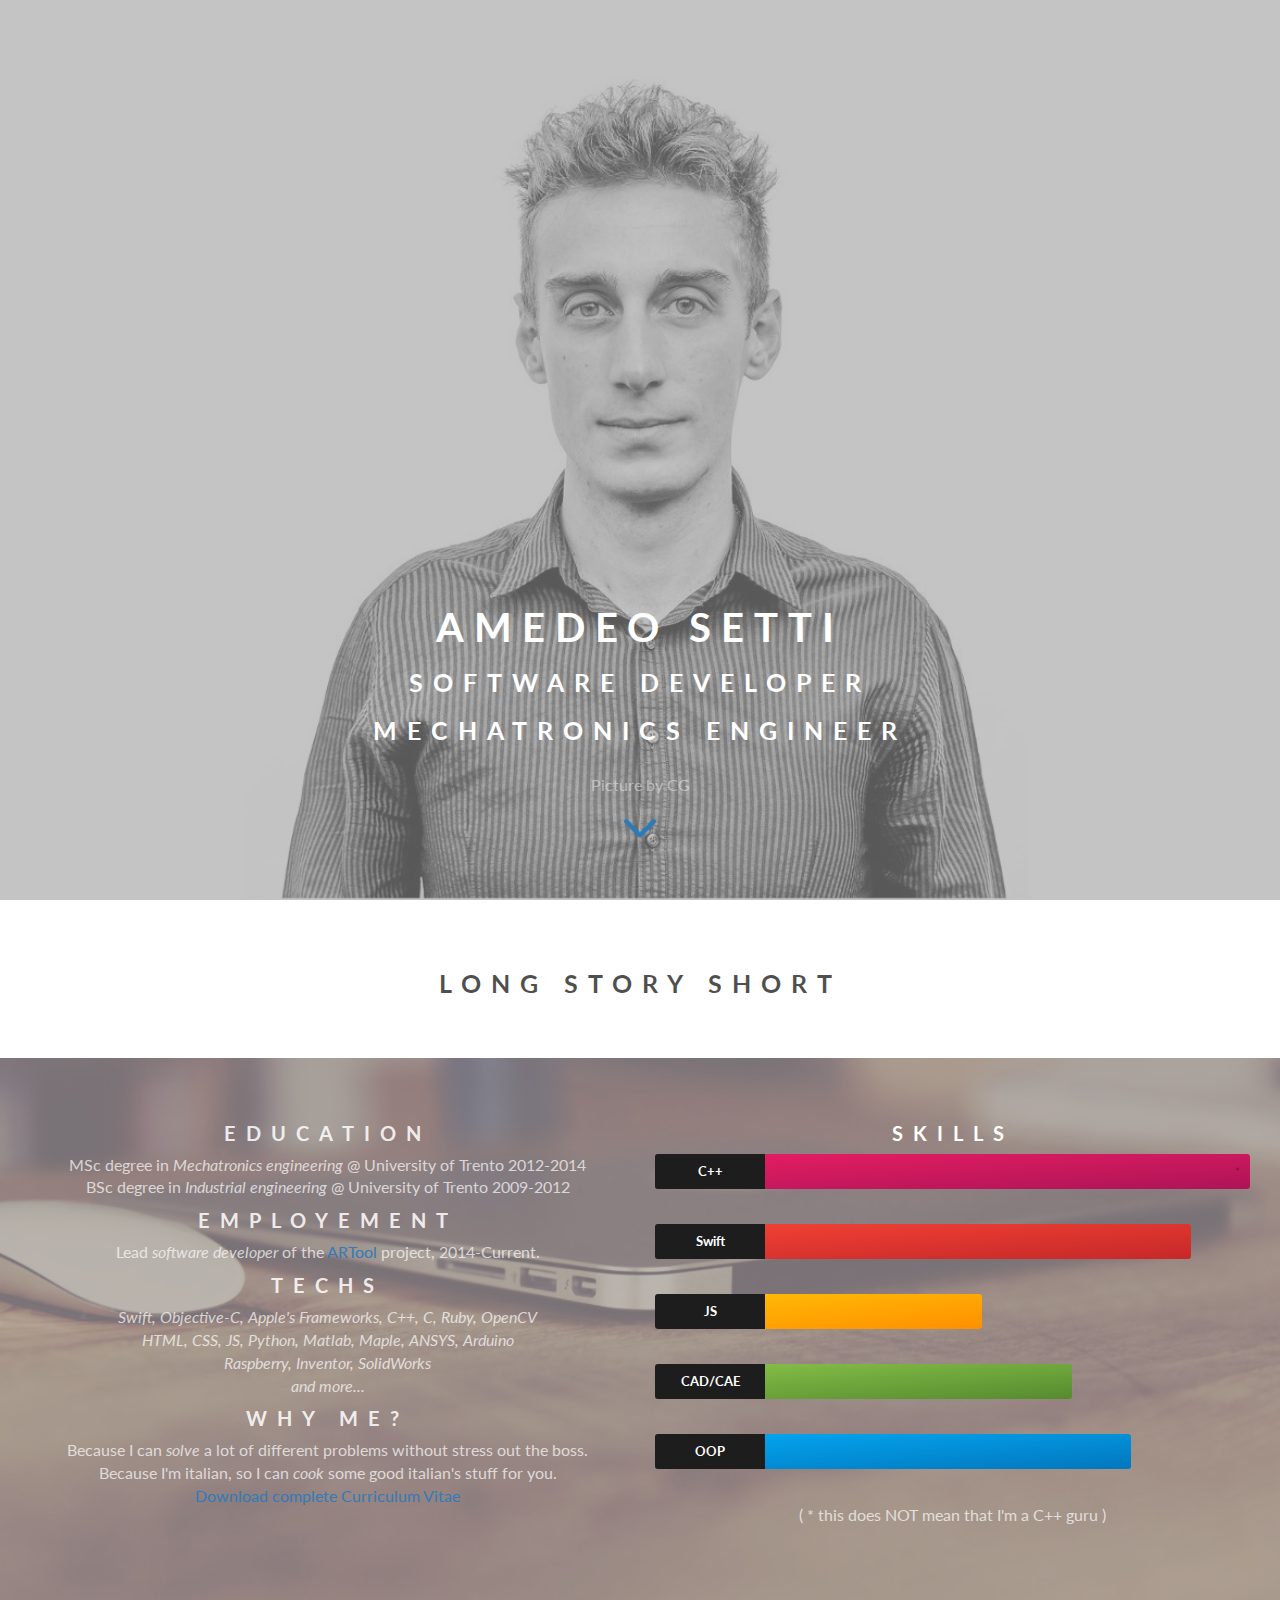
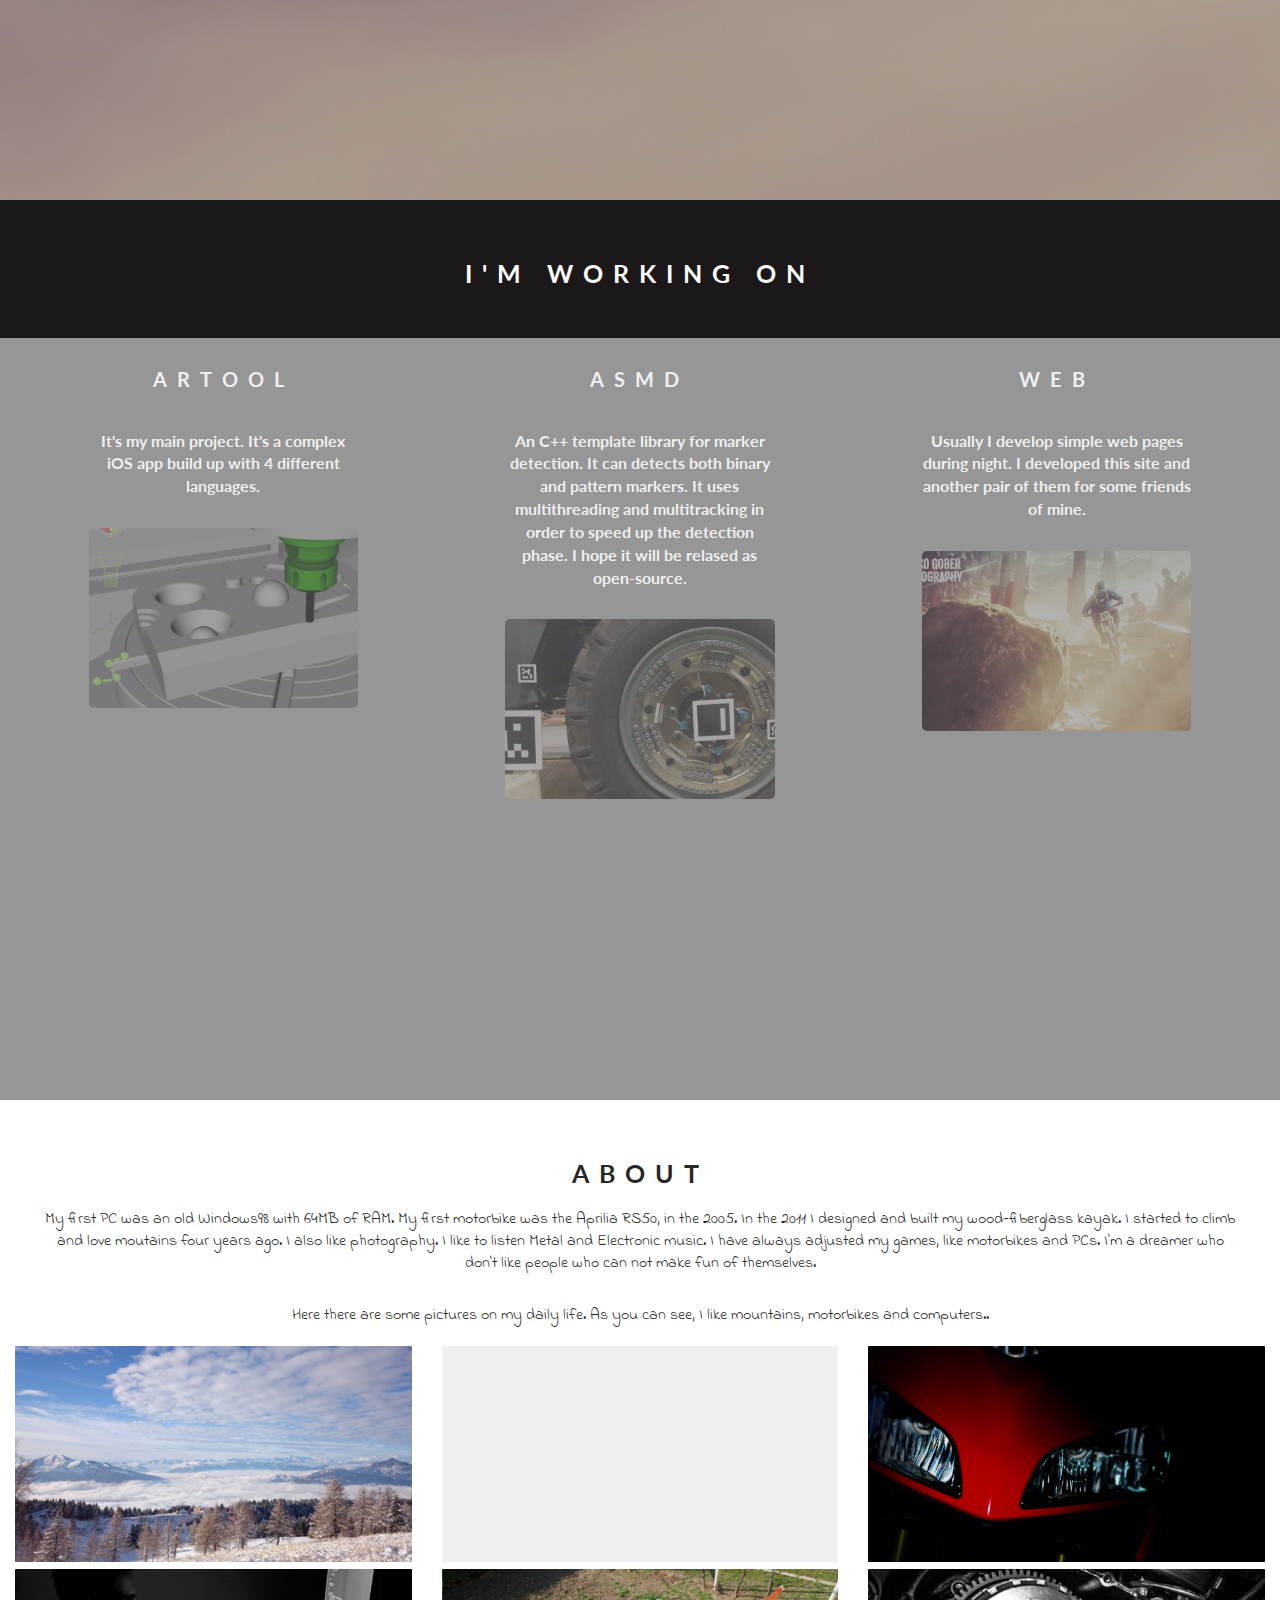
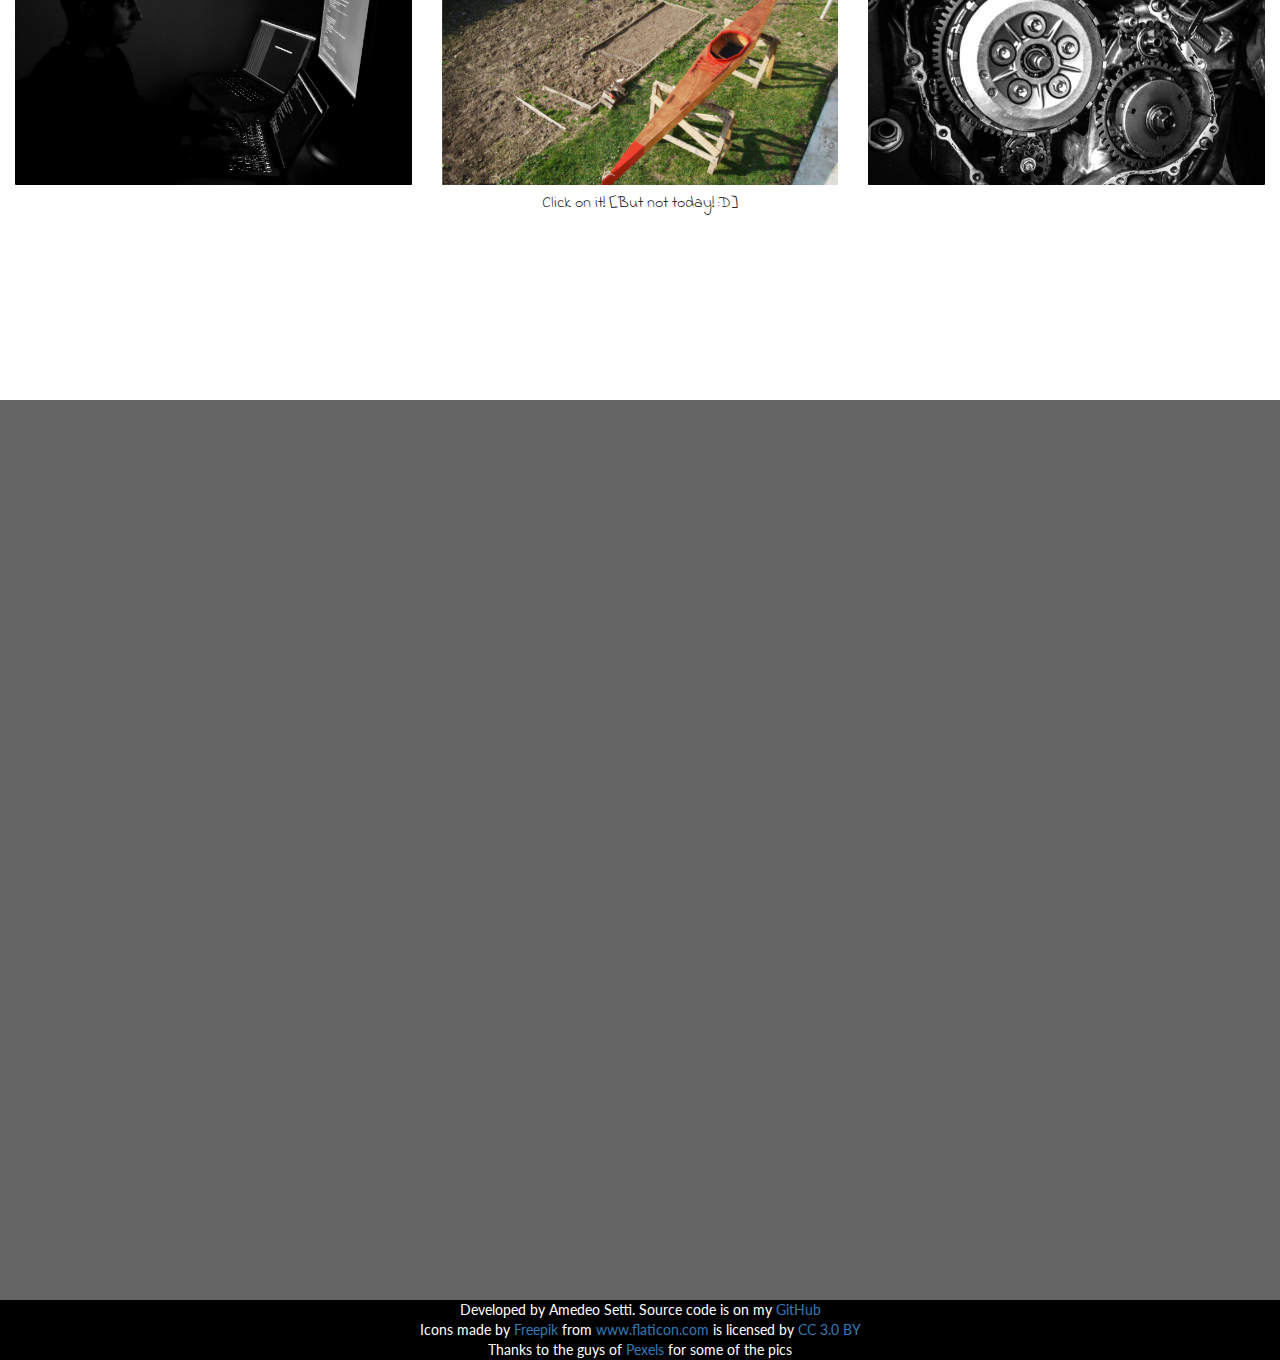
==== commit 1fed90ea: "Totally restyled-3 fix" ====
--- a/index.html
+++ b/index.html
@@ -216,12 +216,12 @@
         <div class="bg-title" style="background-color: #1c1819; color: rgb(255,255,255)">
             <h3>I'm working on</h3>
         </div>
-        <div class="container-fluid centered-h">
+        <div class="container-fluid">
         <div class="animation-element bounce-up fademm">
                 <div class="col-lg-4 col-md-4 col-xs-12">
                     <div class="working-info">
                         <h4> Artool </h4>
-                        <p>
+                        <p style="padding: 30px 0px 20px 0px">
                             It's my main project.
                             It's a complex iOS app build up
                             with 4 different languages.  
@@ -232,7 +232,7 @@
                 <div class="col-lg-4 col-md-4 col-xs-12">
                     <div class="working-info" >
                         <h4> Asmd </h4>
-                        <p>
+                        <p style="padding: 30px 0px 20px 0px">
                             An C++ template library for marker
                             detection. It can detects both
                             binary and pattern markers. It uses
@@ -247,7 +247,7 @@
                 <div class="col-lg-4 col-md-4 col-xs-12">
                     <div class="working-info">
                         <h4> Web </h4>
-                        <p>
+                        <p style="padding: 30px 0px 20px 0px">
                         Usually I develop simple web pages during night.
                         I developed this site and another pair of them for
                         some friends of mine. 
@@ -255,7 +255,6 @@
                         <div class="work-pic-web"> </div>
                     </div>
                 </div>
-
             </div>
         </div>
         
--- a/style.css
+++ b/style.css
@@ -149,7 +149,6 @@
     padding: 0px 0px 0px 0px;
     color: rgba(255, 255, 255, 0.7);
     background-image: url('images/test-resume.jpg');
-    background-attachment: fixed;
     background-color: rgb(150,150,150);
     background-blend-mode: soft-light;
 }
@@ -198,12 +197,12 @@
     -moz-background-size: cover;
     background-size: cover;
     -o-background-size: cover;
-    background-position: center;
+    background-position: bottom;
     text-align: center;
     padding: 10vh 1vw 10vh 1vw;
     color: rgba(255, 255, 255, 0.87);
-    text-shadow: 0px 1px rgba(0, 0, 0, 0.0);
-    background-image: url('images/contact1.jpg');
+    background-image: url('images/wheretofind.jpg');
+    background-attachment: fixed;
     background-color: rgb(100,100,100);
     background-blend-mode: screen;
 }
@@ -246,7 +245,7 @@
   background-position: center;
   background-image: url(images/artool.jpg);
   background-color: rgba(127,127,127,1.0);
-  background-blend-mode: overlay;
+  background-blend-mode: soft-light;
   width: 100%;
   height: 20vh;
   -moz-border-radius: 5px;
@@ -262,7 +261,7 @@
   background-position: center;
   background-image: url(images/marker.jpg);
   background-color: rgba(127,127,127,1.0);
-  background-blend-mode: overlay;
+  background-blend-mode: soft-light;
   width: 100%;
   height: 20vh;
   -moz-border-radius: 5px;
@@ -278,7 +277,7 @@
   background-position: center;
   background-image: url(images/websitemg.png);
   background-color: rgba(127,127,127,1.0);
-  background-blend-mode: overlay;
+  background-blend-mode: soft-light;
   width: 100%;
   height: 20vh;
   -moz-border-radius: 5px;
@@ -356,8 +355,8 @@
     -moz-border-radius: 5px;
     -webkit-border-radius: 5px;
     border-radius:6px;
-    color:rgba(255,255,255,1.0);
-    background-color: rgba(0,0,0,0.8);
+    color:rgba(0,0,0,0.8);
+    background-color: rgba(255,255,255,0.8);
     font-size: 20px;
     text-decoration: none;
     cursor: pointer;
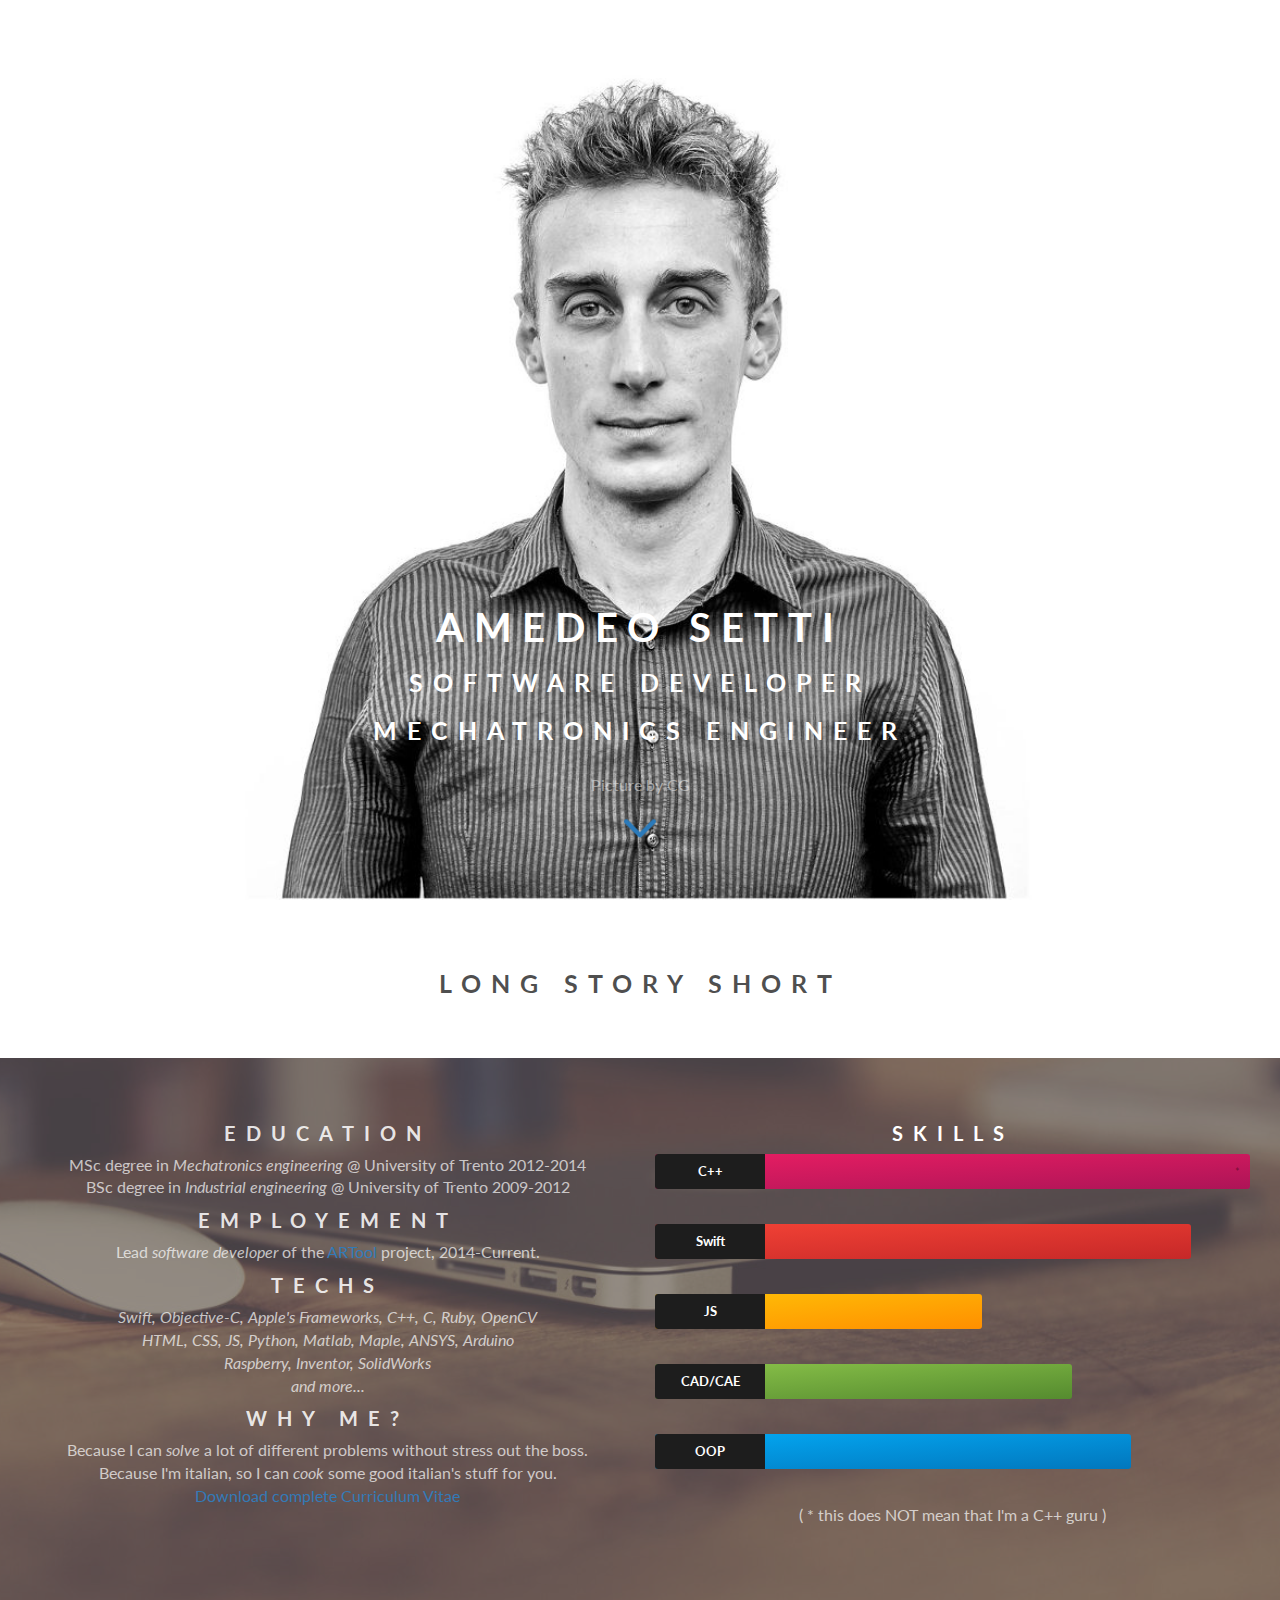
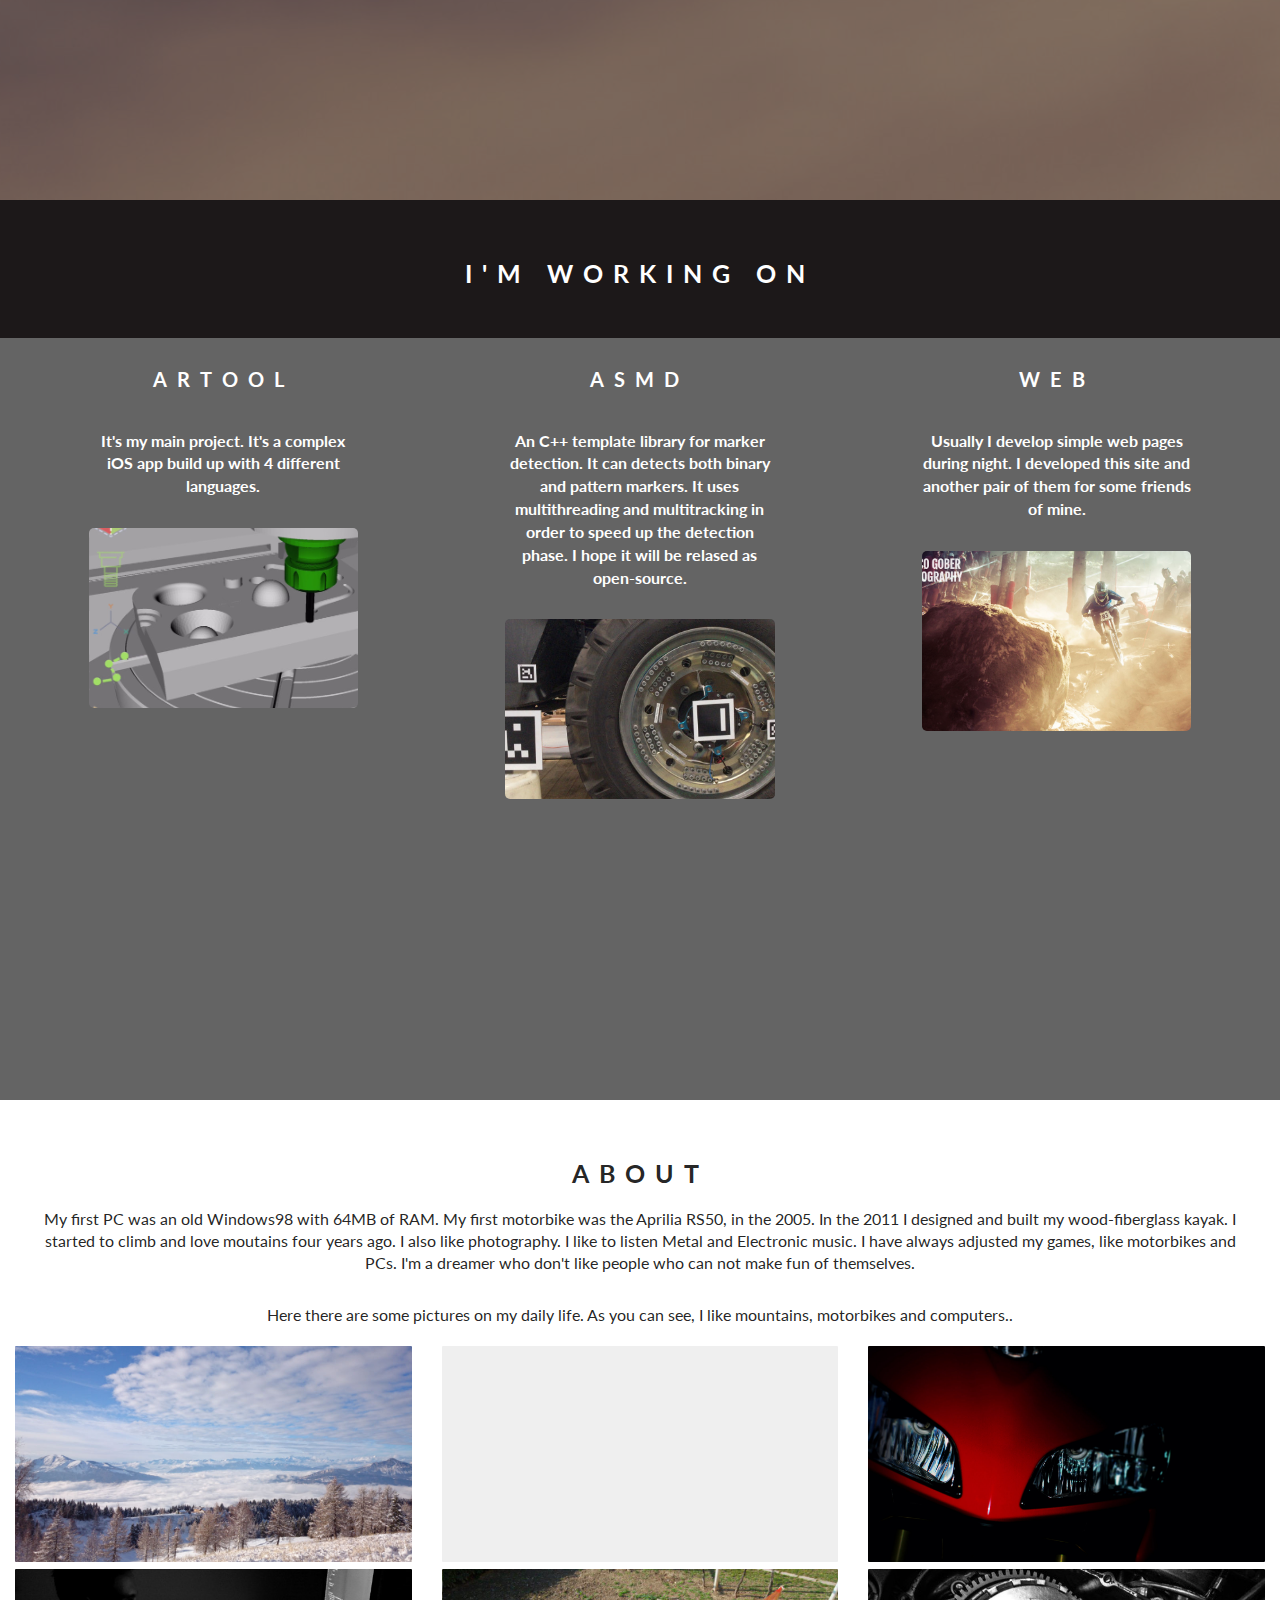
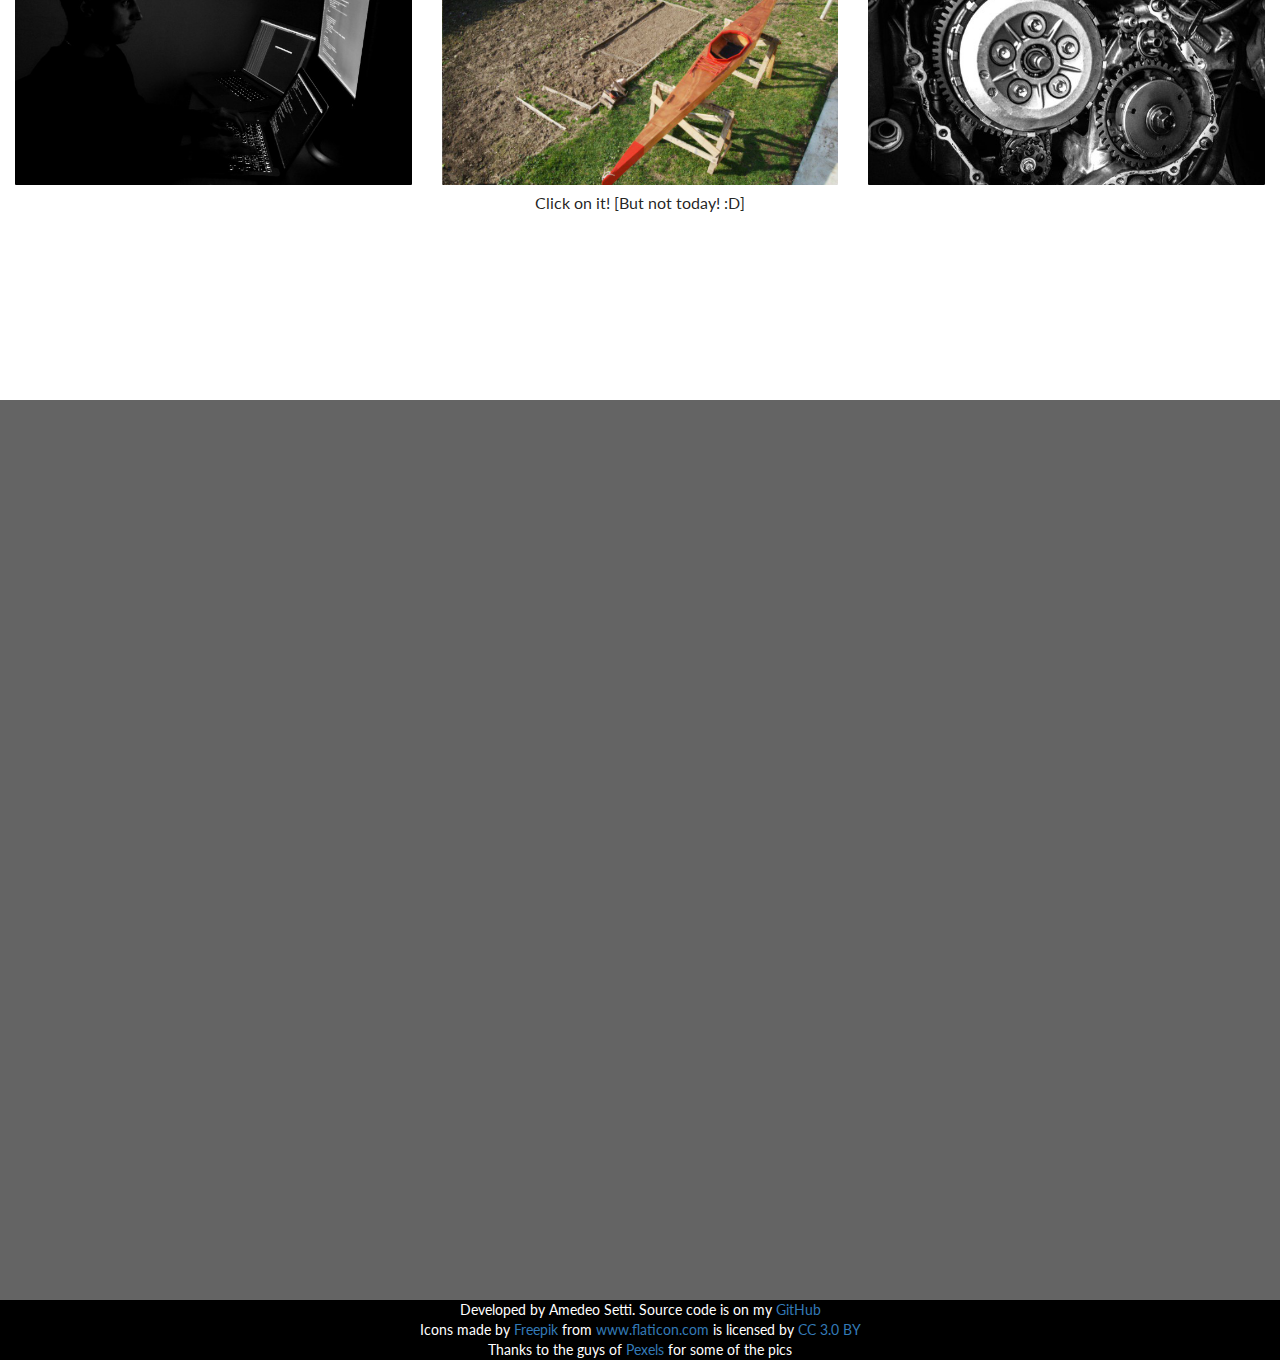
==== commit 21c5d805: "Totally restyled-3 new cv" ====
--- a/index.html
+++ b/index.html
@@ -18,7 +18,6 @@
       <script src="https://oss.maxcdn.com/respond/1.4.2/respond.min.js"></script>
     <![endif]-->
     <link href="https://fonts.googleapis.com/css?family=Lato" rel="stylesheet">
-    <link href="https://fonts.googleapis.com/css?family=Indie+Flower" rel="stylesheet">
     <!-- CSS -->
     <link rel="stylesheet" type="text/css" href="style.css">
 
@@ -232,6 +231,7 @@
                 <div class="col-lg-4 col-md-4 col-xs-12">
                     <div class="working-info" >
                         <h4> Asmd </h4>
+                        
                         <p style="padding: 30px 0px 20px 0px">
                             An C++ template library for marker
                             detection. It can detects both
@@ -273,7 +273,7 @@
     <div class="bg-mylife" id="MyLife">
         <div class="bg-title" style="background-color: rgb(255,255,255); color: rgba(0,0,0, 0.87)">
             <h3>About</h3>             
-            <p style="padding: 10px 40px 10px 40px; line-height: 22px; font-family: 'Indie Flower', cursive;">
+            <p style="padding: 10px 40px 10px 40px; line-height: 22px;">
             My first PC was an old Windows98 with 64MB of RAM.
             My first motorbike was the Aprilia RS50, in the 2005.
             In the 2011 I designed and built my wood-fiberglass kayak.
@@ -284,7 +284,7 @@
             I'm a dreamer who don't like people who can not make fun of themselves.
             </p>
 
-            <p style="padding: 10px 40px 10px 40px; line-height: 22px; font-family: 'Indie Flower', cursive;">
+            <p style="padding: 10px 40px 10px 40px; line-height: 22px;">
             Here there are some pictures on my daily life.
             As you can see, I like mountains, motorbikes
             and computers..
@@ -315,13 +315,8 @@
             </div>
 
             <!--<div class="col-lg-12 col-md-12 col-xs-12 web-gallery-thumbs" style="padding: 0px 0px 0px 0px;" data-web-gallery-thumbs="4"> </div>-->
-            <p style="font-family: 'Indie Flower', cursive;">Click on it! [But not today! :D]</p>
-
-
-   
-        </div>
-            
-    
+            <p>Click on it! [But not today! :D]</p>
+        </div>
     </div>
 
     <!--
--- a/style.css
+++ b/style.css
@@ -131,7 +131,6 @@
     background-image: url('images/me1.jpg');
     background-attachment: fixed;
     background-color: rgb(150,150,150);
-    background-blend-mode: soft-light;
     
 }
 
@@ -149,7 +148,7 @@
     padding: 0px 0px 0px 0px;
     color: rgba(255, 255, 255, 0.7);
     background-image: url('images/test-resume.jpg');
-    background-color: rgb(150,150,150);
+    background-color: rgb(100,100,100);
     background-blend-mode: soft-light;
 }
 
@@ -168,7 +167,7 @@
     color: rgba(255, 255, 255, 1.0);
     background-image: url('images/working-on7.jpg');
     background-attachment: fixed;
-    background-color: rgb(150,150,150);
+    background-color: rgb(100,100,100);
     background-blend-mode: soft-light;
 }
 
@@ -204,7 +203,7 @@
     background-image: url('images/wheretofind.jpg');
     background-attachment: fixed;
     background-color: rgb(100,100,100);
-    background-blend-mode: screen;
+    
 }
 
 .thumbnail {
@@ -232,7 +231,7 @@
   -moz-border-radius: 0px;
   -webkit-border-radius: 0px;
   border-radius: 0px;
-  color: rgba(255,255,255,0.87);
+  color: rgba(255,255,255,1.0);
   background: rgba(255,255,255,0.0);
   position: relative;
 }
@@ -245,7 +244,7 @@
   background-position: center;
   background-image: url(images/artool.jpg);
   background-color: rgba(127,127,127,1.0);
-  background-blend-mode: soft-light;
+  
   width: 100%;
   height: 20vh;
   -moz-border-radius: 5px;
@@ -261,7 +260,7 @@
   background-position: center;
   background-image: url(images/marker.jpg);
   background-color: rgba(127,127,127,1.0);
-  background-blend-mode: soft-light;
+  
   width: 100%;
   height: 20vh;
   -moz-border-radius: 5px;
@@ -277,7 +276,7 @@
   background-position: center;
   background-image: url(images/websitemg.png);
   background-color: rgba(127,127,127,1.0);
-  background-blend-mode: soft-light;
+  
   width: 100%;
   height: 20vh;
   -moz-border-radius: 5px;
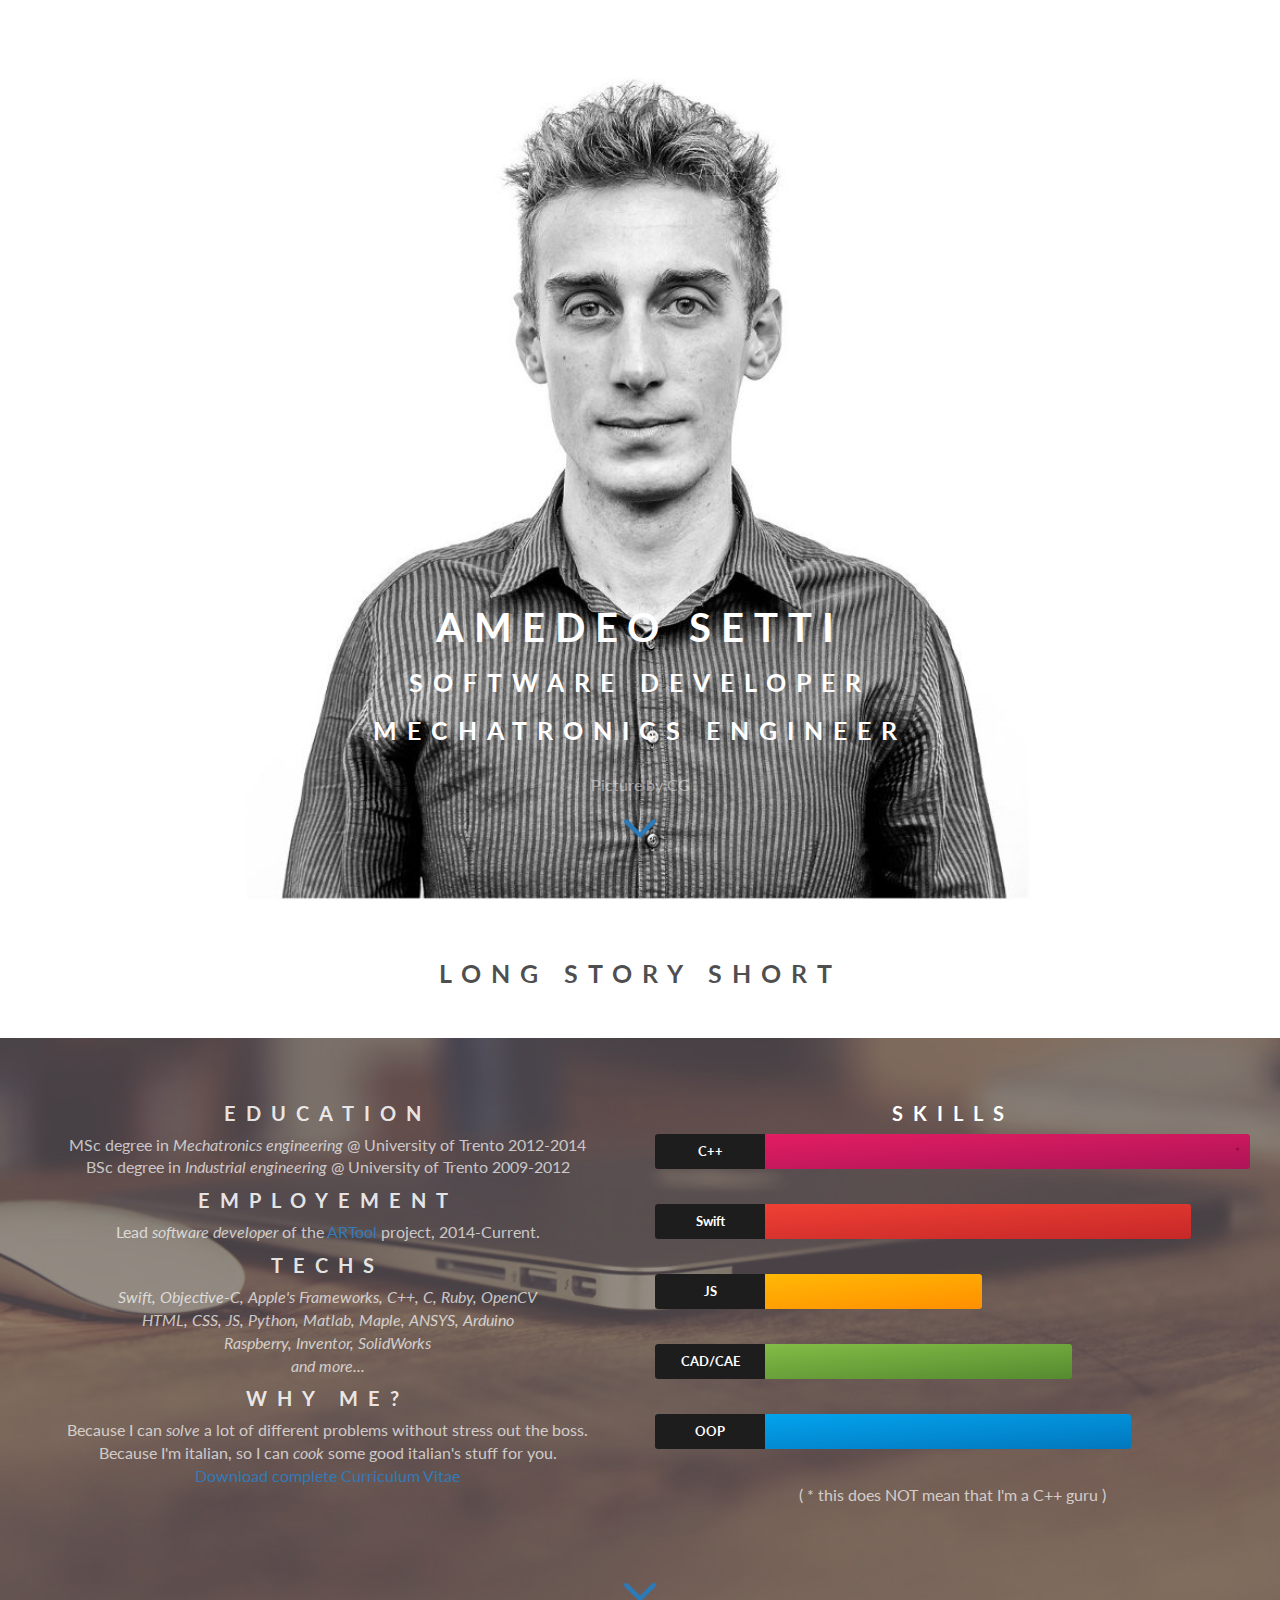
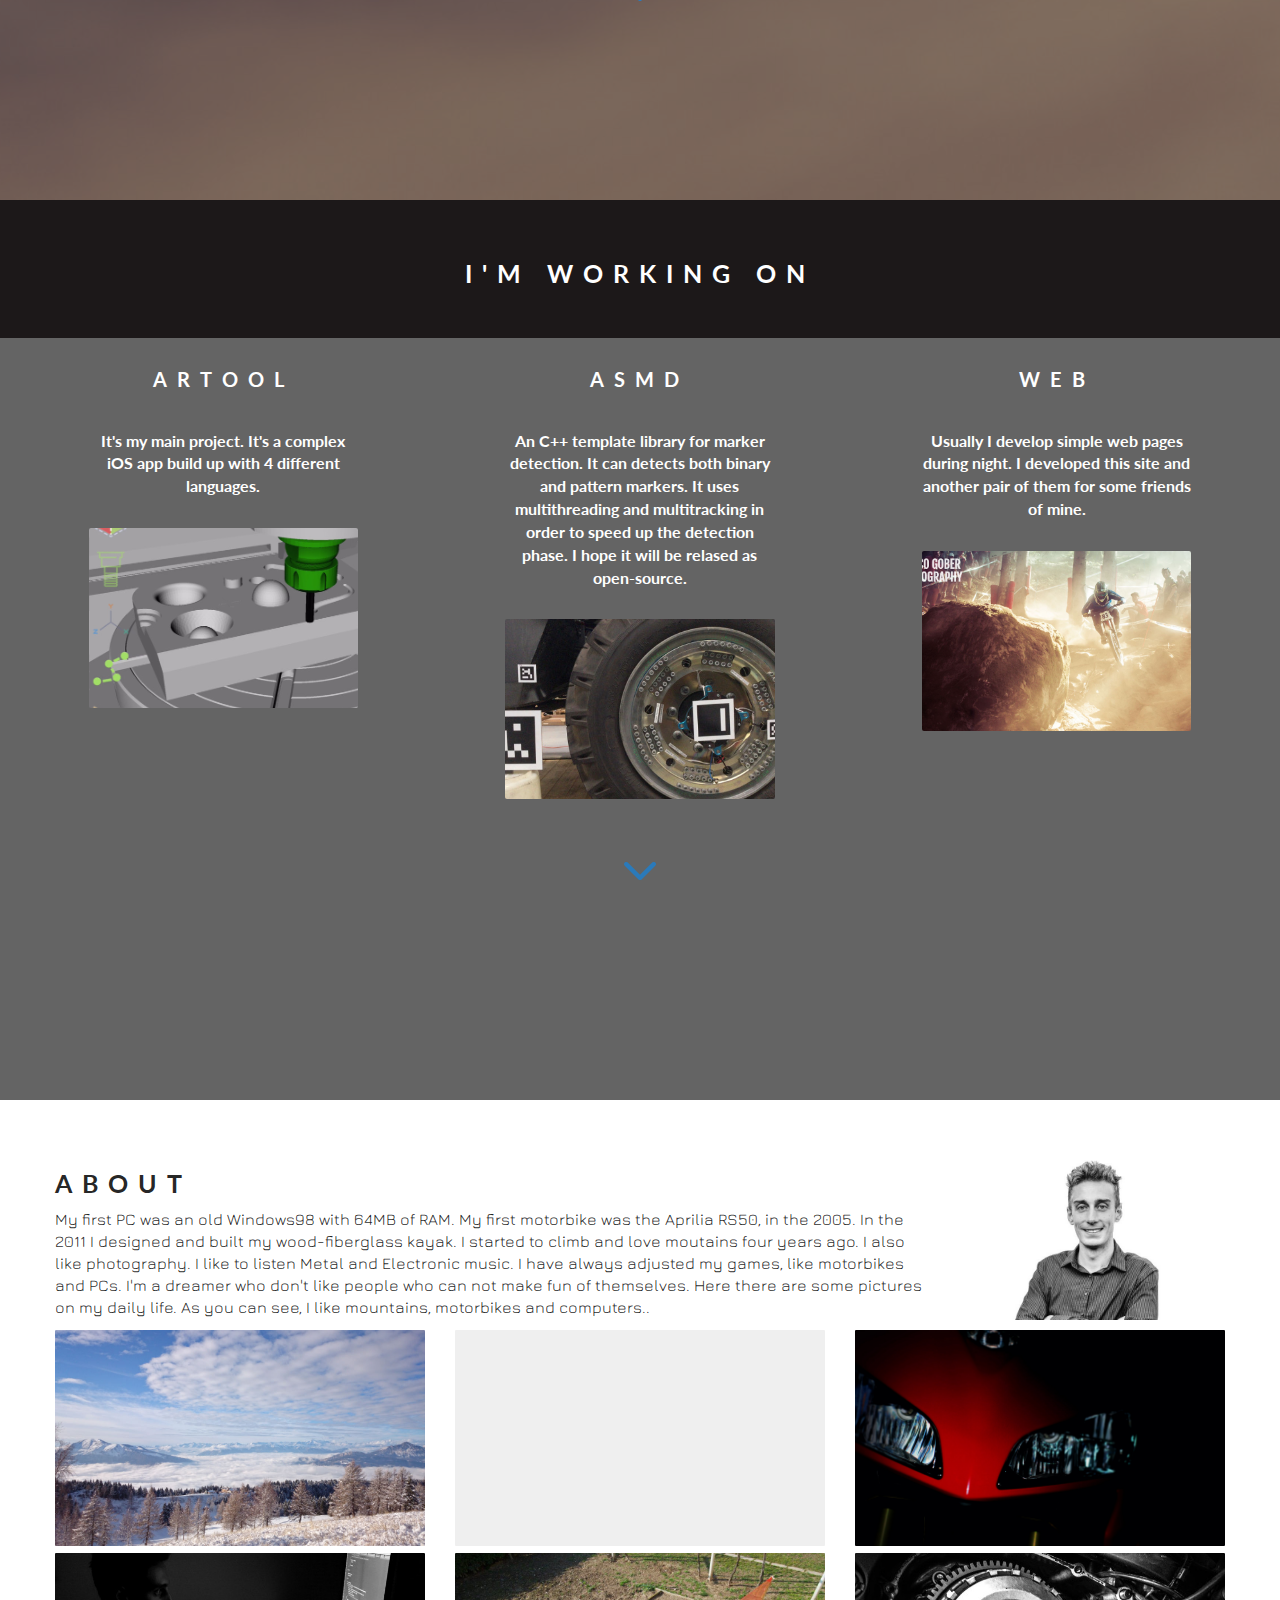
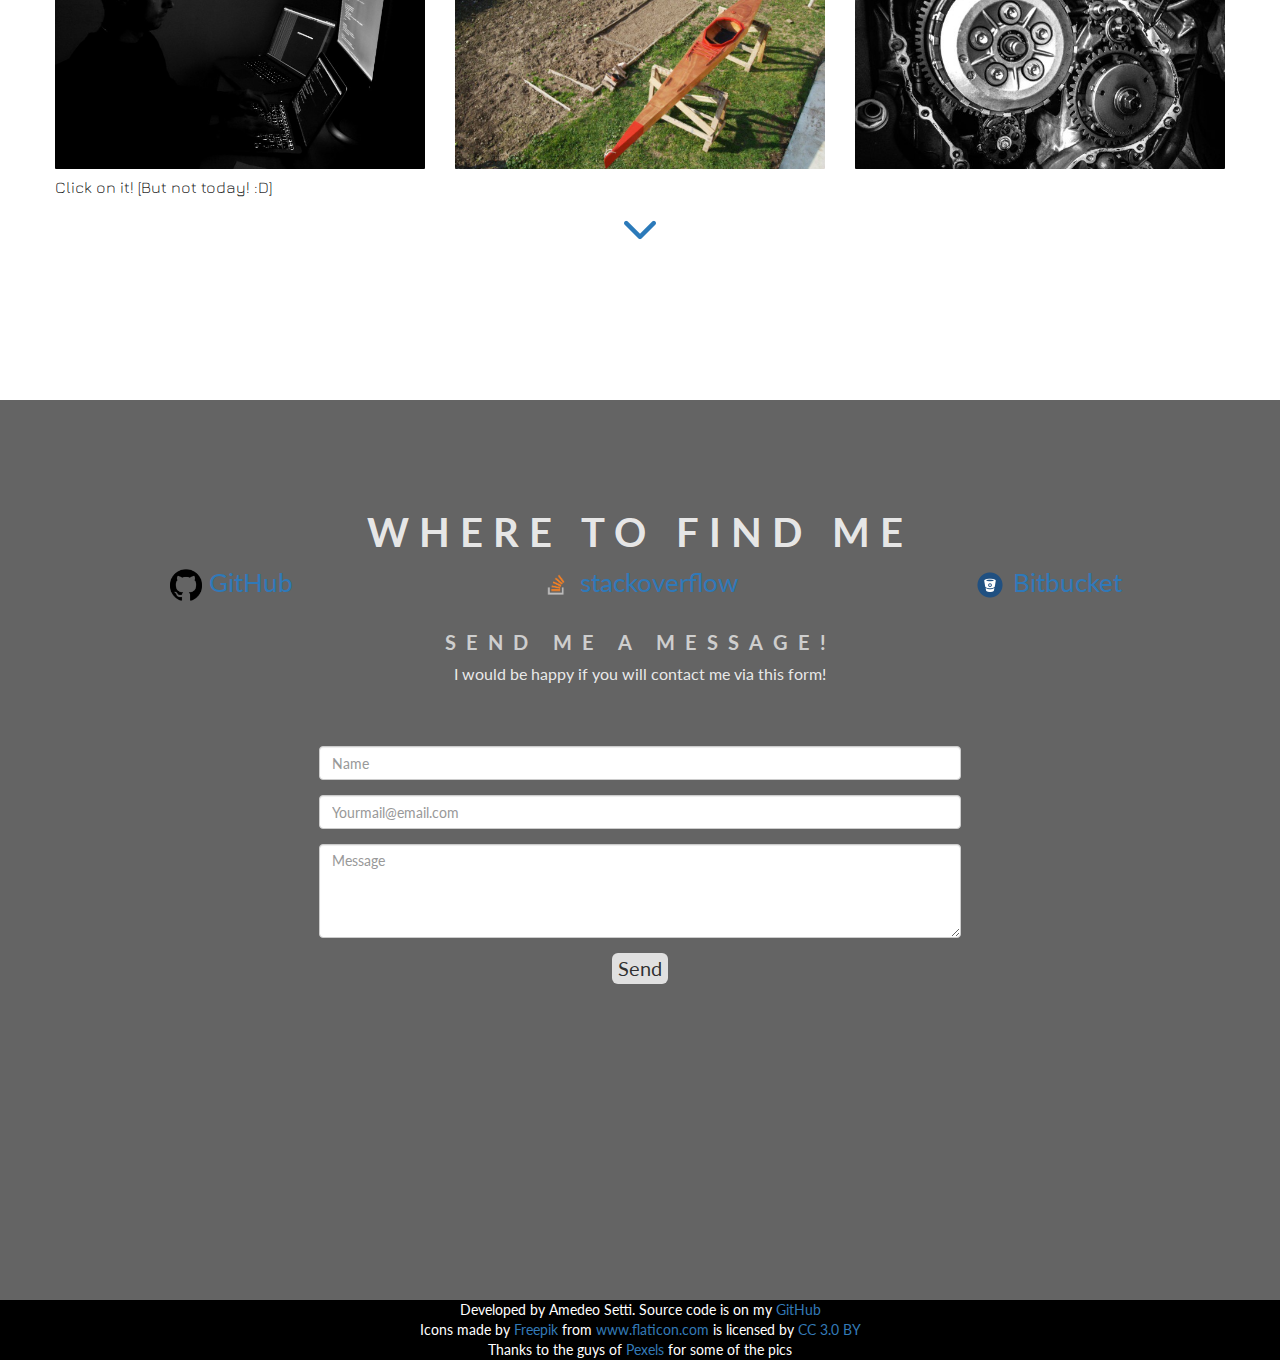
==== commit 79b9fd5c: "Totally restyled-4 small fixs" ====
--- a/index.html
+++ b/index.html
@@ -18,6 +18,7 @@
       <script src="https://oss.maxcdn.com/respond/1.4.2/respond.min.js"></script>
     <![endif]-->
     <link href="https://fonts.googleapis.com/css?family=Lato" rel="stylesheet">
+    <link href="https://fonts.googleapis.com/css?family=Jura" rel="stylesheet">
     <!-- CSS -->
     <link rel="stylesheet" type="text/css" href="style.css">
 
@@ -92,7 +93,7 @@
                             
     -->
 
-    <div class="bg-home" role="Home" id="Home">
+    <div class="bg-generic bg-home" role="Home" id="Home">
         <div class="centered-h-w">
             <div class="caption">
                 <h2>AMEDEO SETTI</h2>
@@ -119,9 +120,9 @@
                                           
     -->
 
-    <div class="bg-resume" id="Resume">
+    <div class="bg-generic bg-resume" id="Resume">
         <div class="bg-title">
-        <h3 style="padding: 10px 0px 10px 0px;">Long Story Short</h3>
+        <h3>Long Story Short</h3>
         </div>
         <div class="container-fluid">
             <div class="animation-element bounce-up fademm">
@@ -193,25 +194,28 @@
                         <p>
                         ( * this does NOT mean that I'm a C++ guru )
                         </p>
-
-                    </div>
-
-
-                </div>
-                
-                
-                </div>
-                <!--
+                    </div>
+                </div>
+                </div>
                 <div style="text-align:center">
                     <a class="button border page-scroll" href="#Projects">
-                    <img src="images/down-arrow.png" height="32"></img>
-                </a>
-                </div>
-                -->
+                        <img src="images/down-arrow.png" height="32"></img>
+                    </a>
+                </div>
         </div>
     </div>
 
-    <div class="bg-projects" id="Projects">
+
+    <!--
+     ____            _           _       
+    |  _ \ _ __ ___ (_) ___  ___| |_ ___ 
+    | |_) | '__/ _ \| |/ _ \/ __| __/ __|
+    |  __/| | | (_) | |  __/ (__| |_\__ \
+    |_|   |_|  \___// |\___|\___|\__|___/
+                  |__/                   
+    -->
+
+    <div class="bg-generic bg-projects" id="Projects">
         <div class="bg-title" style="background-color: #1c1819; color: rgb(255,255,255)">
             <h3>I'm working on</h3>
         </div>
@@ -225,13 +229,12 @@
                             It's a complex iOS app build up
                             with 4 different languages.  
                         </p>
-                        <div class="work-pic-artool"> </div>
+                        <div class="work-pic-generic work-pic-artool"> </div>
                     </div>
                 </div>
                 <div class="col-lg-4 col-md-4 col-xs-12">
                     <div class="working-info" >
                         <h4> Asmd </h4>
-                        
                         <p style="padding: 30px 0px 20px 0px">
                             An C++ template library for marker
                             detection. It can detects both
@@ -241,7 +244,7 @@
                             phase. 
                             I hope it will be relased as open-source.
                         </p>
-                        <div class="work-pic-marker"> </div>
+                        <div class="work-pic-generic work-pic-marker"> </div>
                     </div>
                 </div>
                 <div class="col-lg-4 col-md-4 col-xs-12">
@@ -252,13 +255,16 @@
                         I developed this site and another pair of them for
                         some friends of mine. 
                         </p>
-                        <div class="work-pic-web"> </div>
-                    </div>
-                </div>
-            </div>
-        </div>
-        
-        
+                        <div class="work-pic-generic work-pic-web"> </div>
+                    </div>
+                </div>
+            </div>
+        </div>
+        <div style="text-align:center">
+            <a class="button border page-scroll" href="#MyLife">
+                <img src="images/down-arrow.png" height="32"></img>
+            </a>
+        </div>
     </div>
 
     <!--
@@ -271,24 +277,26 @@
     -->
 
     <div class="bg-mylife" id="MyLife">
-        <div class="bg-title" style="background-color: rgb(255,255,255); color: rgba(0,0,0, 0.87)">
-            <h3>About</h3>             
-            <p style="padding: 10px 40px 10px 40px; line-height: 22px;">
-            My first PC was an old Windows98 with 64MB of RAM.
-            My first motorbike was the Aprilia RS50, in the 2005.
-            In the 2011 I designed and built my wood-fiberglass kayak.
-            I started to climb and love moutains four years ago.
-            I also like photography.
-            I like to listen Metal and Electronic music.
-            I have always adjusted my games, like motorbikes and PCs.
-            I'm a dreamer who don't like people who can not make fun of themselves.
-            </p>
-
-            <p style="padding: 10px 40px 10px 40px; line-height: 22px;">
-            Here there are some pictures on my daily life.
-            As you can see, I like mountains, motorbikes
-            and computers..
-            </p>
+        <div class="bg-title" style="padding: 50px 40px 10px 40px; background-color: rgb(255,255,255); color: rgba(0,0,0, 0.87)">
+            <div class="col-lg-9 col-md-9 col-xs-12">
+                <h3>About</h3>             
+                <p style="line-height: 22px; font-family: 'Jura', sans-serif;">
+                My first PC was an old Windows98 with 64MB of RAM.
+                My first motorbike was the Aprilia RS50, in the 2005.
+                In the 2011 I designed and built my wood-fiberglass kayak.
+                I started to climb and love moutains four years ago.
+                I also like photography.
+                I like to listen Metal and Electronic music.
+                I have always adjusted my games, like motorbikes and PCs.
+                I'm a dreamer who don't like people who can not make fun of themselves.
+                Here there are some pictures on my daily life.
+                As you can see, I like mountains, motorbikes
+                and computers..
+                </p>
+            </div>
+            <div class="col-lg-3 col-md-3 col-xs-12 thumb" style="padding: 10px 10px 10px 10px; text-align:center;">
+                <img src="images/me2.jpg" alt="Me" height="160">
+            </div>
 
             <div class="col-lg-4 col-md-4 col-xs-12 thumb web-gallery-thumbs">
                 <div style="background-image: url('images/DSC_0527S.jpg')"></div>
@@ -315,7 +323,15 @@
             </div>
 
             <!--<div class="col-lg-12 col-md-12 col-xs-12 web-gallery-thumbs" style="padding: 0px 0px 0px 0px;" data-web-gallery-thumbs="4"> </div>-->
-            <p>Click on it! [But not today! :D]</p>
+            <div class="col-lg-12 col-md-12 col-xs-12">
+                <p style="font-family: 'Jura', sans-serif;">Click on it! [But not today! :D]</p>
+            </div>
+
+            <div style="text-align:center">
+                <a class="button border page-scroll" href="#Contact">
+                    <img src="images/down-arrow.png" height="32"></img>
+                </a>
+            </div>
         </div>
     </div>
 
@@ -328,7 +344,7 @@
                                     
     -->
 
-    <section class="bg-contact" id="Contact">
+    <section class="bg-generic bg-contact" id="Contact">
         <div class="container-fluid">
             <div class="animation-element bounce-up">
                 <div class="MTBox border">
@@ -444,7 +460,6 @@
         });
 
     </script>
-
   </body>
 </html>
 
--- a/style.css
+++ b/style.css
@@ -4,15 +4,6 @@
     color: #0f0 !important;
     outline: solid #f00 1px !important;
 } */
-
-
-.MTBox {
-    min-width:80%;
-    min-height:75vh; /*  DA CAMBIARE */
-    margin-left: auto;
-    margin-right: auto;
-    padding: 0px 25px 0px 25px;
-}
 
 .navbar .navbar-nav {
     display: inline-block;
@@ -81,7 +72,6 @@
   transform: translate(-50%, -50%);
 }
 
-
 .centered-h {
   min-width: 100%;
   padding: 5px 0px 5px 0px;
@@ -91,7 +81,6 @@
   transform: translate(0%, -50%);
 }
 
-
 .caption {
   text-align: center;
   color: rgb(255,255,255);
@@ -114,7 +103,7 @@
     background-color: rgba(255,255,255,1.0);
 }
 
-.bg-home {
+.bg-generic {
     font-size: auto;
     position: relative;
     width: 100%;
@@ -125,24 +114,18 @@
     -o-background-size: cover;
     background-position: center;
     background-repeat: no-repeat;
+}
+
+.bg-home {
     text-align: left;
     padding: 10vh 2vh 10vh;
     color: rgba(0, 0, 0, 0.87);
     background-image: url('images/me1.jpg');
     background-attachment: fixed;
-    background-color: rgb(150,150,150);
-    
+    background-color: rgb(150,150,150);   
 }
 
 .bg-resume {
-    font-size: auto;
-    position: relative;
-    width: 100%;
-    min-height: 100vh;
-    -webkit-background-size: cover;
-    -moz-background-size: cover;
-    background-size: cover;
-    -o-background-size: cover;
     background-position: top;
     text-align: center;
     padding: 0px 0px 0px 0px;
@@ -153,14 +136,6 @@
 }
 
 .bg-projects {
-    font-size: auto;
-    position: relative;
-    width: 100%;
-    min-height: 100vh;
-    -webkit-background-size: cover;
-    -moz-background-size: cover;
-    background-size: cover;
-    -o-background-size: cover;
     background-position: top;
     text-align: center;
     padding: 0px 0px 0px 0px;
@@ -180,22 +155,10 @@
     color: rgba(255, 255, 255, 0.7);
     text-shadow: 0px 1px rgba(0, 0, 0, 0.0);
     background-color: rgba(255,255,255,1.0);
-    text-align: center;
-    text-justify: inter-word;
-    -moz-text-align-last: center;
-    text-align-last: center;
+    text-align: left;
 }
 
 .bg-contact {
-    font-size: auto;
-    font-weight: bold;
-    position: relative;
-    width: 100%;
-    min-height: 100vh;
-    -webkit-background-size: cover;
-    -moz-background-size: cover;
-    background-size: cover;
-    -o-background-size: cover;
     background-position: bottom;
     text-align: center;
     padding: 10vh 1vw 10vh 1vw;
@@ -203,7 +166,6 @@
     background-image: url('images/wheretofind.jpg');
     background-attachment: fixed;
     background-color: rgb(100,100,100);
-    
 }
 
 .thumbnail {
@@ -236,56 +198,34 @@
   position: relative;
 }
 
-.work-pic-artool {
+.work-pic-generic {
   -webkit-background-size: cover;
   -moz-background-size: cover;
   background-size: cover;
   -o-background-size: cover;
   background-position: center;
-  background-image: url(images/artool.jpg);
   background-color: rgba(127,127,127,1.0);
-  
   width: 100%;
   height: 20vh;
-  -moz-border-radius: 5px;
-  -webkit-border-radius: 5px;
-  border-radius: 5px;
+  -moz-border-radius: 2px;
+  -webkit-border-radius: 2px;
+  border-radius: 2px;
+}
+
+.work-pic-artool {
+  background-image: url(images/artool.jpg);
 }
 
 .work-pic-marker {
-  -webkit-background-size: cover;
-  -moz-background-size: cover;
-  background-size: cover;
-  -o-background-size: cover;
-  background-position: center;
   background-image: url(images/marker.jpg);
-  background-color: rgba(127,127,127,1.0);
-  
-  width: 100%;
-  height: 20vh;
-  -moz-border-radius: 5px;
-  -webkit-border-radius: 5px;
-  border-radius: 5px;
 }
 
 .work-pic-web {
-  -webkit-background-size: cover;
-  -moz-background-size: cover;
-  background-size: cover;
-  -o-background-size: cover;
-  background-position: center;
   background-image: url(images/websitemg.png);
-  background-color: rgba(127,127,127,1.0);
-  
-  width: 100%;
-  height: 20vh;
-  -moz-border-radius: 5px;
-  -webkit-border-radius: 5px;
-  border-radius: 5px;
 }
 
 /* #################################### */
-/* MOBILE FONT SIZES */
+/* MOBILE FONT SIZES                    */
 /* #################################### */
 h1 {
     font-family: 'Lato', sans-serif;
@@ -321,25 +261,57 @@
 
 /* #################################### */
 /* #################################### */
+/* For desktop screens, increase the fonts sizes */
+@media only screen and (min-width: 500px) {
+    h1 {
+        font-family: 'Lato', sans-serif;
+        font-size: 80px;
+        text-transform: uppercase;
+        letter-spacing: 10px;
+    }
+
+    h2 {
+        font-family: 'Lato', sans-serif;
+        font-size: 40px;
+        text-transform: uppercase;
+        letter-spacing: 10px;
+    }
+    
+    h3 {
+        font-family: 'Lato', sans-serif;
+        font-size: 25px;
+        text-transform: uppercase;
+        letter-spacing: 10px;
+    }
+
+    h4 {
+        font-family: 'Lato', sans-serif;
+        font-size: 20px;
+        text-transform: uppercase;
+        letter-spacing: 10px;
+    }
+
+    p {
+        font-size: 16px;
+    }
+}
+
+@media(min-width:100px) {
+    .navbar {
+        -webkit-transition: background .5s ease-in-out,padding .5s ease-in-out;
+        -moz-transition: background .5s ease-in-out,padding .5s ease-in-out;
+        transition: background .5s ease-in-out,padding .5s ease-in-out;
+    }
+
+    .top-nav-collapse {
+        padding: 0;
+    }
+}
 
 .full-screen {
     background-size: cover;
     background-position: center;
     background-repeat: no-repeat;
-}
-
-
-.carousel .item {
-    width: auto;
-    max-height: 75vh;
-}
-
-.portfolio-item, .new-caption-area {
-    margin: auto;
-  }
-  
-  .carousel-caption {
-    color: #000;
 }
 
 form { 
@@ -367,99 +339,8 @@
     background: #2f79b9;
 }
 
-/* For desktop screens, increase the fonts sizes */
-@media only screen and (min-width: 500px) {
-    h1 {
-        font-family: 'Lato', sans-serif;
-        font-size: 80px;
-        text-transform: uppercase;
-
-        letter-spacing: 10px;
-    }
-
-    h2 {
-        font-family: 'Lato', sans-serif;
-        font-size: 40px;
-        text-transform: uppercase;
-
-        letter-spacing: 10px;
-    }
-    
-    h3 {
-        font-family: 'Lato', sans-serif;
-        font-size: 25px;
-        text-transform: uppercase;
-        letter-spacing: 10px;
-    }
-
-    h4 {
-        font-family: 'Lato', sans-serif;
-        font-size: 20px;
-        text-transform: uppercase;
-
-        letter-spacing: 10px;
-    }
-
-
-    p {
-        font-size: 16px;
-    }
-}
-
-@media(min-width:100px) {
-    .navbar {
-        -webkit-transition: background .5s ease-in-out,padding .5s ease-in-out;
-        -moz-transition: background .5s ease-in-out,padding .5s ease-in-out;
-        transition: background .5s ease-in-out,padding .5s ease-in-out;
-    }
-
-    .top-nav-collapse {
-        padding: 0;
-    }
-}
-
 .animation-element {
   position: relative;
-}
-
-.bounce-up .MTBox {
-  opacity: 0;
-  -moz-transition: all 2000ms ease-out;
-  -webkit-transition: all 2000ms ease-out;
-  -o-transition: all 2000ms ease-out;
-  transition: all 2000ms ease-out;
-  -webkit-backface-visibility: hidden;
-  -moz-backface-visibility: hidden;
-  backface-visibility: hidden;
-}
-
-.bounce-up.in-view .MTBox {
-  opacity: 1;
-}
-
-.bounce-left .MTBox {
-  opacity: 0;
-  -moz-transition: all 1000ms ease-out;
-  -webkit-transition: all 1000ms ease-out;
-  -o-transition: all 1000ms ease-out;
-  transition: all 1000ms ease-out;
-  -moz-transform: translate3d(200px, 0px, 0px);
-  -webkit-transform: translate3d(200px, 0px, 0px);
-  -o-transform: translate(200px, 0px);
-  -ms-transform: translate(200px, 0px);
-  transform: translate3d(200px, 0px, 0px);
-  -webkit-backface-visibility: hidden;
-  -moz-backface-visibility: hidden;
-  backface-visibility: hidden;
-}
-
-.bounce-left.in-view .MTBox {
-  opacity: 1;
-  -moz-transform: translate3d(0px, 0px, 0px);
-  -webkit-transform: translate3d(0px, 0px, 0px);
-  -o-transform: translate(0px, 0px);
-  -ms-transform: translate(0px, 0px);
-  transform: translate3d(0px, 0px, 0px);
 }
 
 /* 
@@ -484,18 +365,6 @@
     -moz-transform: #{$property}unquote("(#{$value})");
     -ms-transform: #{$property}unquote("(#{$value})");
     transform: #{$property}unquote("(#{$value})"); 
-}
-
-/** 
-    Main Animation  
-*/
-
-.text-anim {
-  color: #ffffff;
-  font-size: 32px;
-  text-align: center;
-  font-family: 'Orbitron', sans-serif;
-  font-weight: 600;
 }
 
 
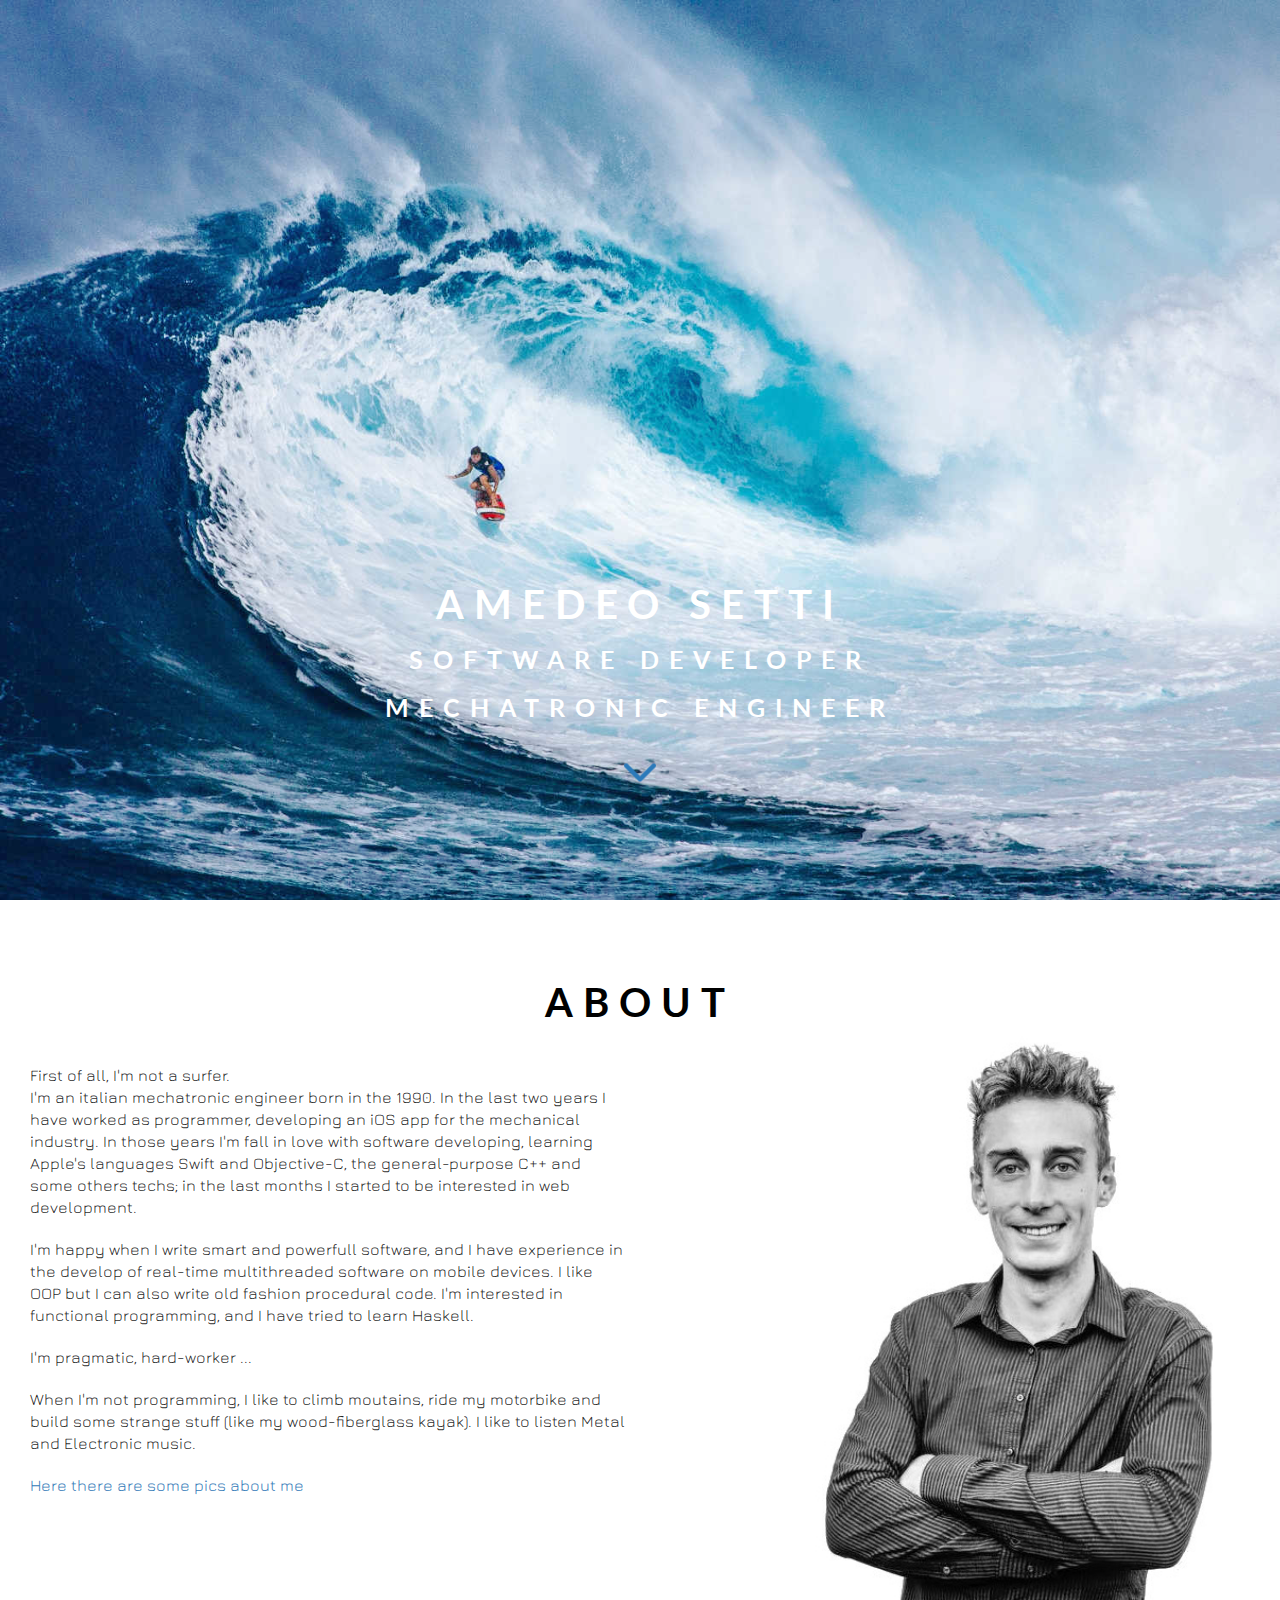
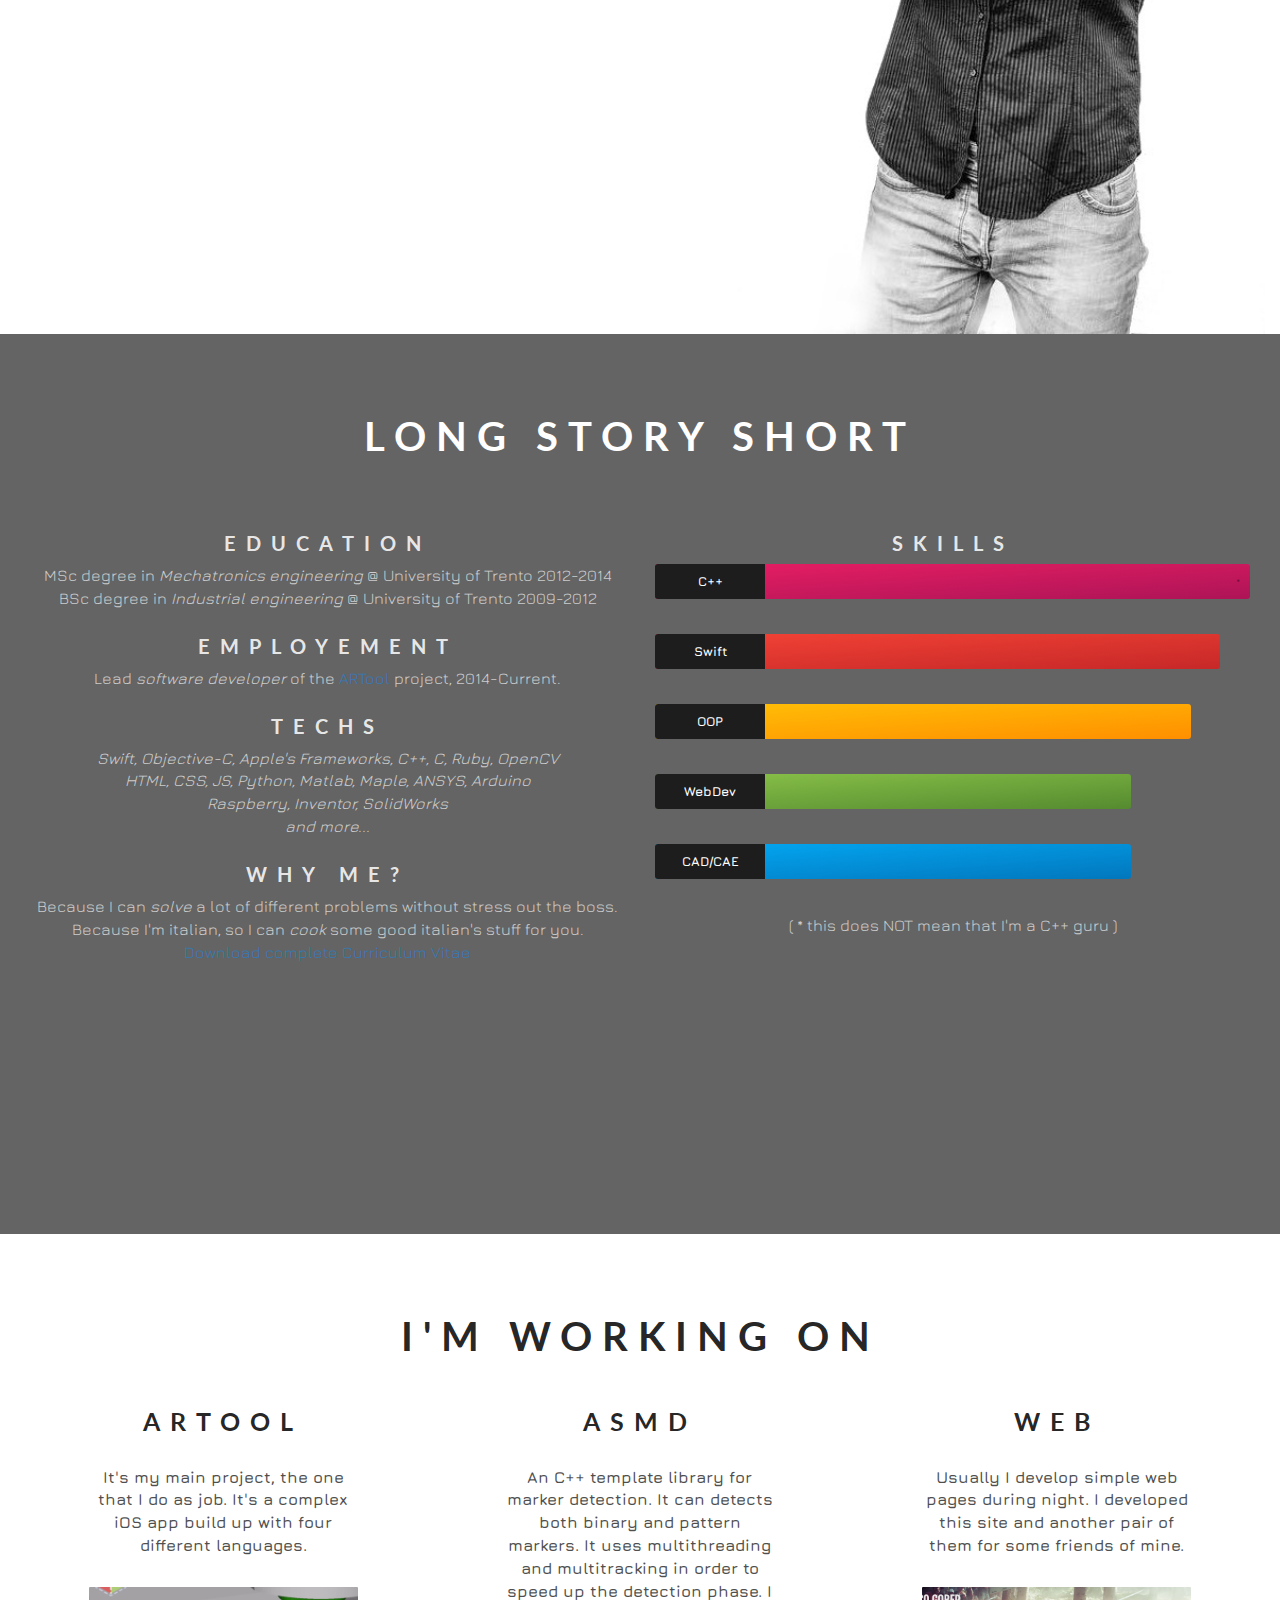
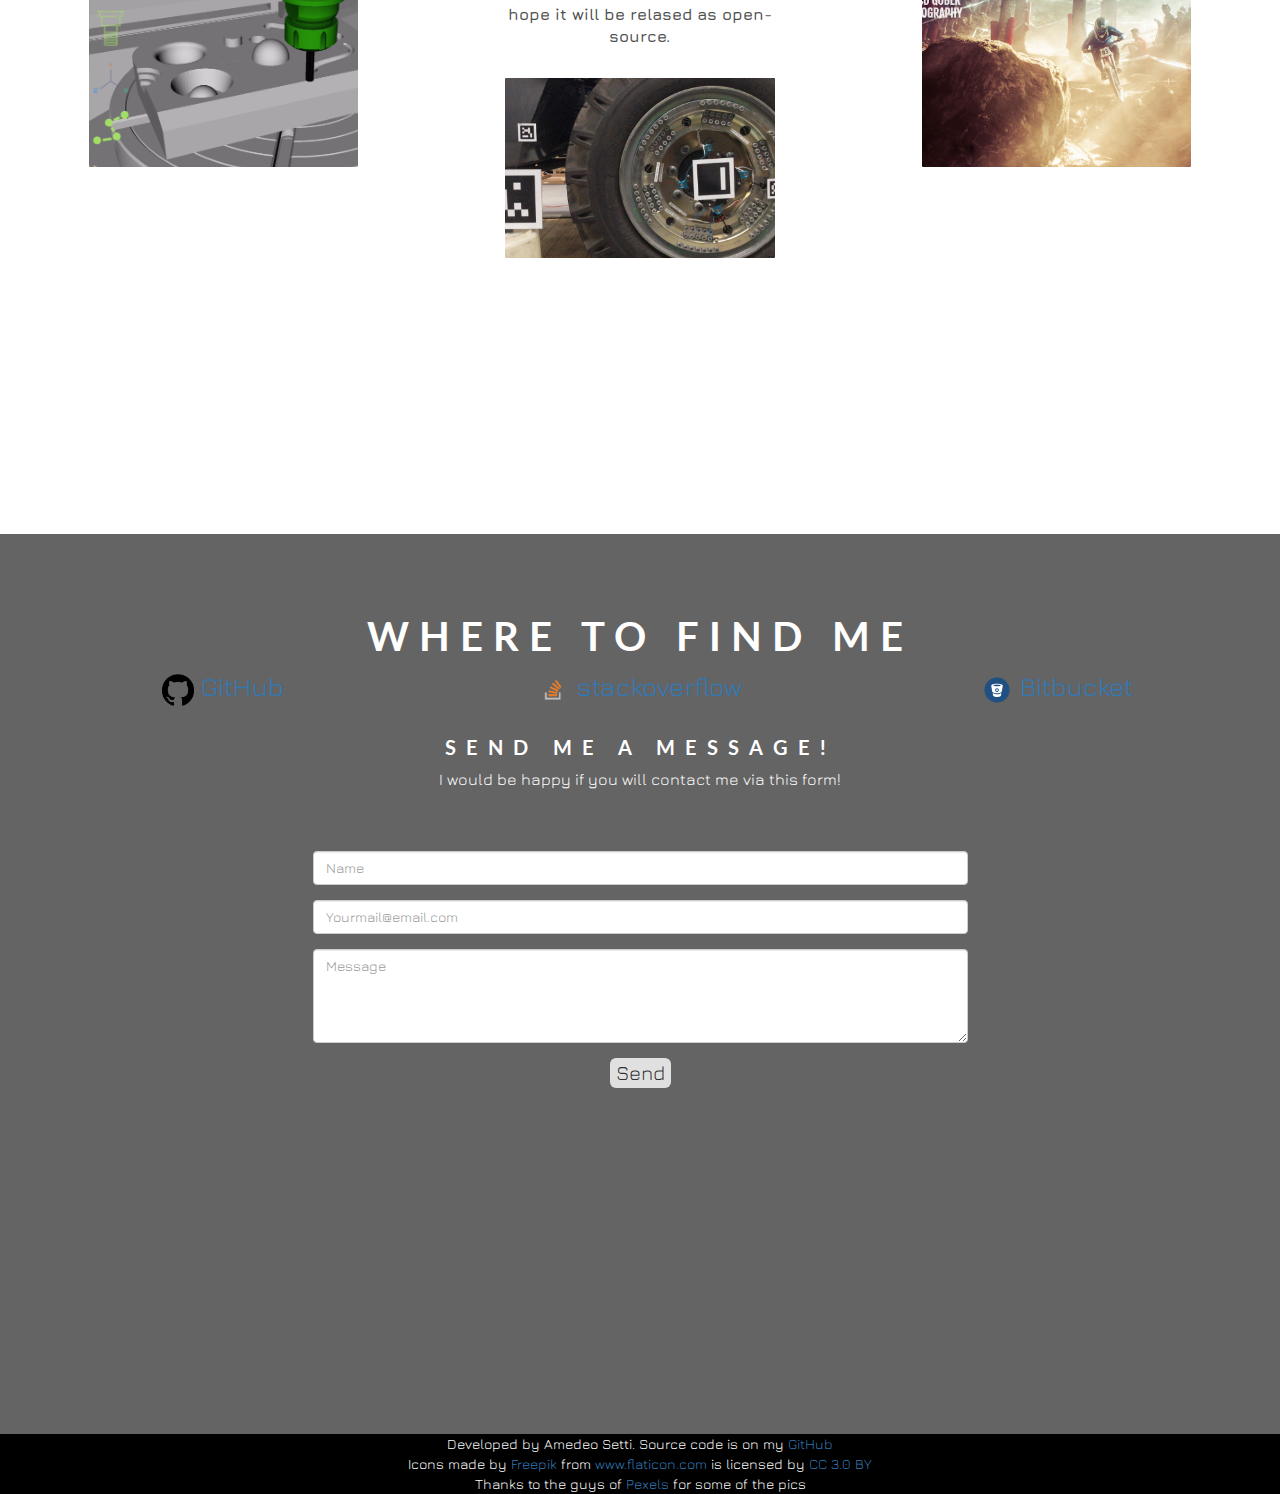
==== commit d3850963: "New layout" ====
--- a/index.html
+++ b/index.html
@@ -65,15 +65,15 @@
                         <a class="page-scroll" href="#Home">HOME</a>
                     </li>
                     <li>
+                        <a href="#MyLife" class="page-scroll">ABOUT</a>
+                    </li>
+                    <li>
                         <a href="#Resume" class="page-scroll">RESUME</a>
                     </li>
                     <li>
                         <a href="#Projects" class="page-scroll">PROJECTS</a>
                     </li>
                     <li>
-                        <a href="#MyLife" class="page-scroll">ABOUT</a>
-                    </li>
-                    <li>
                         <a href="#Contact" class="page-scroll">CONTACT</a>
                     </li>
                 </ul>
@@ -98,15 +98,83 @@
             <div class="caption">
                 <h2>AMEDEO SETTI</h2>
                 <h3>SOFTWARE DEVELOPER</h3>
-                <h3>MECHATRONICS ENGINEER </h3>
+                <h3>MECHATRONIC ENGINEER </h3>
             </div>
             </br>
             <div style="text-align:center">
-                <p style="color:rgba(240,240,240,0.5)">Picture by CG<p>
-                <a class="button pulse border page-scroll" href="#Resume">
+                <a class="button page-scroll pulse" href="#MyLife">
                     <img src="images/down-arrow.png" height="32"></img>
                 </a>
             </div>
+        </div>
+    </div>
+
+
+    <!--
+      __  __       _     _  __      
+     |  \/  |_   _| |   (_)/ _| ___ 
+     | |\/| | | | | |   | | |_ / _ \
+     | |  | | |_| | |___| |  _|  __/
+     |_|  |_|\__, |_____|_|_|  \___|
+             |___/              
+    -->
+
+    <div class="bg-mylife" id="MyLife">
+        <div class="container-fluid">
+            <div class="col-lg-12 col-md-12 col-xs-12">
+                <h2 style="background-color: rgba(255,255,255,0); color:rgb(0,0,0)">About</h2>
+            </div>
+            <div class="col-lg-6 col-md-6 col-xs-12">
+                <div style="text-align: left">
+                    <p style="padding-top: 30px; line-height: 22px; font-family: 'Jura', sans-serif;">
+                    First of all, I'm not a surfer.</br>
+                    I'm an italian mechatronic engineer born in the 1990.
+                    In the last two years I have worked as programmer,
+                    developing an iOS app for the mechanical industry.
+                    In those years I'm fall in love with software developing,
+                    learning Apple's languages Swift and Objective-C, the 
+                    general-purpose C++ and some others techs;
+                    in the last months I started to be interested in web development.</p>
+                    <p style="padding-top: 10px; line-height: 22px; font-family: 'Jura', sans-serif;">
+                    I'm happy when I write smart and powerfull software, and I
+                    have experience in the develop of real-time multithreaded software
+                    on mobile devices. I like OOP but I can also write 
+                    old fashion procedural code. I'm interested in functional
+                    programming, and I have tried to learn Haskell.</p>
+                    <p style="padding-top: 10px; line-height: 22px; font-family: 'Jura', sans-serif;">
+                    I'm pragmatic, hard-worker ...
+                    </p>
+                    <p style="padding-top: 10px; line-height: 22px; font-family: 'Jura', sans-serif;">
+                    When I'm not programming, I like to climb moutains, ride
+                    my motorbike and build some strange stuff (like my wood-fiberglass kayak).
+                    I like to listen Metal and Electronic music.
+                    </p>
+                    <p style="padding-top: 10px; line-height: 22px; font-family: 'Jura', sans-serif;">
+                    <a href="pictures.html">Here there are some pics about me</a>
+                    </p>
+                </div>
+                <!--
+                <div class="container-fluid">
+                    <div class="col-lg-4 col-md-4 col-xs-12 thumb web-gallery-thumbs-div web-gallery-thumbs"> 
+                    </div>
+                    <div class="col-lg-4 col-md-4 col-xs-12 thumb web-gallery-thumbs-div web-gallery-thumbs"> 
+                    </div>
+                    <div class="col-lg-4 col-md-4 col-xs-12 thumb web-gallery-thumbs-div web-gallery-thumbs"> 
+                    </div>
+                    <div class="col-lg-4 col-md-4 col-xs-12 thumb web-gallery-thumbs-div web-gallery-thumbs"> 
+                    </div>
+                    <div class="col-lg-4 col-md-4 col-xs-12 thumb web-gallery-thumbs-div web-gallery-thumbs"> 
+                    </div>
+                    <div class="col-lg-4 col-md-4 col-xs-12 thumb web-gallery-thumbs-div web-gallery-thumbs"> 
+                    </div>
+                    <div class="web-gallery" id="web-gallery-id">
+                    <span class="close" onclick="document.getElementById('web-gallery-id').style.display='none'">&times;</span>
+                    <div class="web-gallery-view"></div>
+                </div> 
+                </div>-->
+            </div>
+            <div class="pic-mylife col-lg-6 col-md-6 col-xs-12"></div>
+            
         </div>
     </div>
 
@@ -121,30 +189,28 @@
     -->
 
     <div class="bg-generic bg-resume" id="Resume">
-        <div class="bg-title">
-        <h3>Long Story Short</h3>
-        </div>
         <div class="container-fluid">
             <div class="animation-element bounce-up fademm">
-                    <div class="col-lg-6 col-md-6 col-xs-12 thumb" style="padding-top: 6vh;">
+                <h2 style="color: rgba(255, 255, 255, 1.0);" >Long Story Short</h2>
+                    <div class="col-lg-6 col-md-6 col-xs-12" style="padding-top: 6vh;">
                         <!-- EDU -->
                         <p class="text-faded">
                             <h4 class="section-heading" style="color: rgba(255, 255, 255, 0.87);">Education</h4>
-                            <p >
+                            <p>
                             MSc degree in <i>Mechatronics engineering</i> @ University of Trento 2012-2014<br/>
                             BSc degree in <i>Industrial engineering</i> @ University of Trento 2009-2012
                             </p>
                         </p>
                         <!-- JOBS -->
                         <p class="text-faded">
-                            <h4 class="section-heading" style="color: rgba(255, 255, 255, 0.87);">Employement</h4>
+                            <h4 class="section-heading" style="padding-top: 15px; color: rgba(255, 255, 255, 0.87);">Employement</h4>
                             <p>
-                            Lead <i>software developer</i> of the <a href="http://www.artool.biz">ARTool</a> project,   2014-Current.
+                            Lead <i>software developer</i> of the <a href="http://www.artool.biz">ARTool</a> project, 2014-Current.
                             </p>
                         </p>
                         <!-- TECHS -->
                         <p class="text-faded">
-                            <h4 class="section-heading" style="color: rgba(255, 255, 255, 0.87);">Techs</h4>
+                            <h4 class="section-heading" style="padding-top: 15px; color: rgba(255, 255, 255, 0.87);">Techs</h4>
                             <p>
                             <i>Swift, Objective-C, Apple's Frameworks, C++, C, Ruby, OpenCV</i></br>
                             <i>HTML, CSS, JS, Python, Matlab, Maple, ANSYS, Arduino</i></br>
@@ -154,7 +220,7 @@
                         </p>
                         <!-- WHY ME? -->
                         <p class="text-faded">
-                            <h4 class="section-heading" style="color: rgba(255, 255, 255, 0.87);">Why me?</h4>
+                            <h4 class="section-heading" style="padding-top: 15px; color: rgba(255, 255, 255, 0.87);">Why me?</h4>
                             <p>
                             Because I can <i>solve</i> a lot of different problems without stress out the boss.</br>
                             Because I'm italian, so I can <i> cook </i> some good italian's stuff for you.</br>
@@ -164,43 +230,37 @@
                     </div>
 
                     <div class="col-lg-6 col-md-6 col-xs-12 thumb" style="padding-top: 6vh; padding-bottom: 6vh">
-                    <h4 class="section-heading" style="color: rgba(255, 255, 255, 1.0);">Skills</h4>
+                    <h4 class="section-heading" style="color: rgba(255, 255, 255, 0.87);">Skills</h4>
                         <div class="skillbar clearfix " data-percent="100%">
                             <div class="skillbar-title" style="background: #212121;"><span>C++</span></div>
                             <div class="skillbar-bar" style="background: linear-gradient(to bottom right,#E91E63, #AD1457);"></div>
                             <div class="skill-bar-percent">*</div>
                         </div> 
 
-                        <div class="skillbar clearfix " data-percent="90%">
+                        <div class="skillbar clearfix " data-percent="95%">
                             <div class="skillbar-title" style="background: #212121;"><span>Swift</span></div>
                             <div class="skillbar-bar" style="background: linear-gradient(to bottom right,#F44336, #C62828);"></div>
                         </div> 
 
-                        <div class="skillbar clearfix " data-percent="55%">
-                            <div class="skillbar-title" style="background: #212121;"><span>JS</span></div>
+                        <div class="skillbar clearfix " data-percent="90%">
+                            <div class="skillbar-title" style="background: #212121;"><span>OOP</span></div>
                             <div class="skillbar-bar" style="background: linear-gradient(to bottom right,#FFC107, #FF8F00);"></div>
                         </div> 
 
-                        <div class="skillbar clearfix " data-percent="70%">
-                            <div class="skillbar-title" style="background: #212121;"><span>CAD/CAE</span></div>
+                        <div class="skillbar clearfix " data-percent="80%">
+                            <div class="skillbar-title" style="background: #212121;"><span>WebDev</span></div>
                             <div class="skillbar-bar" style="background: linear-gradient(to bottom right,#8BC34A, #558B2F);"></div>
                         </div> 
 
                         <div class="skillbar clearfix " data-percent="80%">
-                            <div class="skillbar-title" style="background: #212121;"><span>OOP</span></div>
+                            <div class="skillbar-title" style="background: #212121;"><span>CAD/CAE</span></div>
                             <div class="skillbar-bar" style="background: linear-gradient(to bottom right,#03A9F4, #0277BD);"></div>
-                            
                         </div> 
                         <p>
                         ( * this does NOT mean that I'm a C++ guru )
                         </p>
                     </div>
                 </div>
-                </div>
-                <div style="text-align:center">
-                    <a class="button border page-scroll" href="#Projects">
-                        <img src="images/down-arrow.png" height="32"></img>
-                    </a>
                 </div>
         </div>
     </div>
@@ -216,26 +276,24 @@
     -->
 
     <div class="bg-generic bg-projects" id="Projects">
-        <div class="bg-title" style="background-color: #1c1819; color: rgb(255,255,255)">
-            <h3>I'm working on</h3>
-        </div>
         <div class="container-fluid">
         <div class="animation-element bounce-up fademm">
+            <h2>I'm working on</h2>
                 <div class="col-lg-4 col-md-4 col-xs-12">
                     <div class="working-info">
-                        <h4> Artool </h4>
-                        <p style="padding: 30px 0px 20px 0px">
-                            It's my main project.
+                        <h3> Artool </h3>
+                        <p style="padding: 20px 0px 20px 0px; color:rgba(0,0,0,0.7)">
+                            It's my main project, the one that I do as job.
                             It's a complex iOS app build up
-                            with 4 different languages.  
+                            with four different languages.
                         </p>
                         <div class="work-pic-generic work-pic-artool"> </div>
                     </div>
                 </div>
                 <div class="col-lg-4 col-md-4 col-xs-12">
                     <div class="working-info" >
-                        <h4> Asmd </h4>
-                        <p style="padding: 30px 0px 20px 0px">
+                        <h3> Asmd </h3>
+                        <p style="padding: 20px 0px 20px 0px; color:rgba(0,0,0,0.7)">
                             An C++ template library for marker
                             detection. It can detects both
                             binary and pattern markers. It uses
@@ -249,8 +307,8 @@
                 </div>
                 <div class="col-lg-4 col-md-4 col-xs-12">
                     <div class="working-info">
-                        <h4> Web </h4>
-                        <p style="padding: 30px 0px 20px 0px">
+                        <h3> Web </h3>
+                        <p style="padding: 20px 0px 20px 0px; color:rgba(0,0,0,0.7)">
                         Usually I develop simple web pages during night.
                         I developed this site and another pair of them for
                         some friends of mine. 
@@ -260,80 +318,8 @@
                 </div>
             </div>
         </div>
-        <div style="text-align:center">
-            <a class="button border page-scroll" href="#MyLife">
-                <img src="images/down-arrow.png" height="32"></img>
-            </a>
-        </div>
     </div>
 
-    <!--
-      __  __       _     _  __      
-     |  \/  |_   _| |   (_)/ _| ___ 
-     | |\/| | | | | |   | | |_ / _ \
-     | |  | | |_| | |___| |  _|  __/
-     |_|  |_|\__, |_____|_|_|  \___|
-             |___/              
-    -->
-
-    <div class="bg-mylife" id="MyLife">
-        <div class="bg-title" style="padding: 50px 40px 10px 40px; background-color: rgb(255,255,255); color: rgba(0,0,0, 0.87)">
-            <div class="col-lg-9 col-md-9 col-xs-12">
-                <h3>About</h3>             
-                <p style="line-height: 22px; font-family: 'Jura', sans-serif;">
-                My first PC was an old Windows98 with 64MB of RAM.
-                My first motorbike was the Aprilia RS50, in the 2005.
-                In the 2011 I designed and built my wood-fiberglass kayak.
-                I started to climb and love moutains four years ago.
-                I also like photography.
-                I like to listen Metal and Electronic music.
-                I have always adjusted my games, like motorbikes and PCs.
-                I'm a dreamer who don't like people who can not make fun of themselves.
-                Here there are some pictures on my daily life.
-                As you can see, I like mountains, motorbikes
-                and computers..
-                </p>
-            </div>
-            <div class="col-lg-3 col-md-3 col-xs-12 thumb" style="padding: 10px 10px 10px 10px; text-align:center;">
-                <img src="images/me2.jpg" alt="Me" height="160">
-            </div>
-
-            <div class="col-lg-4 col-md-4 col-xs-12 thumb web-gallery-thumbs">
-                <div style="background-image: url('images/DSC_0527S.jpg')"></div>
-            </div>
-
-            <div class="col-lg-4 col-md-4 col-xs-12 thumb web-gallery-thumbs">
-                <div style="background-image: url('images/cimatosafade.JPG')"></div>
-            </div>
-
-            <div class="col-lg-4 col-md-4 col-xs-12 thumb web-gallery-thumbs">
-                <div style="background-image: url('images/moto.jpg')"></div>
-            </div>
-
-            <div class="col-lg-4 col-md-4 col-xs-12 thumb web-gallery-thumbs">
-                <div style="background-image: url('images/DSC_0498.JPG')"></div>
-            </div>
-
-            <div class="col-lg-4 col-md-4 col-xs-12 thumb web-gallery-thumbs">
-                <div style="background-image: url('images/kayak1.jpg')"></div>
-            </div>
-
-            <div class="col-lg-4 col-md-4 col-xs-12 thumb web-gallery-thumbs">
-                <div style="background-image: url('images/DSC_0660.JPG')"></div>
-            </div>
-
-            <!--<div class="col-lg-12 col-md-12 col-xs-12 web-gallery-thumbs" style="padding: 0px 0px 0px 0px;" data-web-gallery-thumbs="4"> </div>-->
-            <div class="col-lg-12 col-md-12 col-xs-12">
-                <p style="font-family: 'Jura', sans-serif;">Click on it! [But not today! :D]</p>
-            </div>
-
-            <div style="text-align:center">
-                <a class="button border page-scroll" href="#Contact">
-                    <img src="images/down-arrow.png" height="32"></img>
-                </a>
-            </div>
-        </div>
-    </div>
 
     <!--
       ____            _             _   
@@ -344,12 +330,12 @@
                                     
     -->
 
-    <section class="bg-generic bg-contact" id="Contact">
+    <section class="bg-generic bg-contact verticallyCenter" id="Contact">
         <div class="container-fluid">
             <div class="animation-element bounce-up">
                 <div class="MTBox border">
                     <div class="col-lg-12">
-                        <h2 style="color: rgba(255, 255, 255, 0.87);" >Where to find me</h2>
+                        <h2>Where to find me</h2>
                     </div>
     
                     <div class="col-lg-4">
@@ -377,7 +363,7 @@
                     </div>
                     
                     <div class="col-lg-12">
-                        </br><h4 class="section-heading" style="color: rgba(255, 255, 255, 0.7);">Send me a message!</h4>
+                        </br><h4 class="section-heading">Send me a message!</h4>
                         <p>I would be happy if you will contact me via this form!</p>
                     </div>
                     <form class="form-horizontal" role="form" method="post">
@@ -446,8 +432,7 @@
 
     <!-- LOAD IMAGE GALLERY -->
      <script type="text/javascript">
-        /*WebGallery.setup(['images/DSC_0527S.jpg', 'images/cimatosafade.JPG', 'images/moto.jpg','images/DSC_0498.JPG', 'images/kayak1.jpg', 'images/DSC_0660.JPG']);*/
-  
+        WebGallery.setup(['images/DSC_0527S.jpg', 'images/cimatosafade.JPG', 'images/moto.jpg','images/DSC_0498.JPG', 'images/kayak1.jpg', 'images/DSC_0660.JPG']);
         // jQuery for page scrolling feature - requires jQuery Easing plugin
         $(function() {
             $('a.page-scroll').bind('click', function(event) {
--- a/style.css
+++ b/style.css
@@ -57,7 +57,7 @@
     margin-right:auto;
     left: 0;
     right:0;
-    font-family: 'Lato', sans-serif;
+    font-family: 'Jura', sans-serif;
     overflow-x: hidden;
 }
 
@@ -67,7 +67,7 @@
   color: rgba(255,255,255,1.0);
   position: absolute;
   left: 50%;
-  top: 80%;
+  top: 75%;
   -webkit-transform: translate(-50%, -50%);
   transform: translate(-50%, -50%);
 }
@@ -120,30 +120,31 @@
     text-align: left;
     padding: 10vh 2vh 10vh;
     color: rgba(0, 0, 0, 0.87);
-    background-image: url('images/me1.jpg');
+    background-image: url('images/pic-homepage.jpg');
+    background-color: rgb(150,150,150);   
+    background-position: center;
+    background-blend-mode: hard-light;
     background-attachment: fixed;
-    background-color: rgb(150,150,150);   
 }
 
 .bg-resume {
     background-position: top;
     text-align: center;
-    padding: 0px 0px 0px 0px;
+    padding: 60px 0px 0px 0px;
     color: rgba(255, 255, 255, 0.7);
-    background-image: url('images/test-resume.jpg');
+    background-image: url('images/lss1.jpg');
     background-color: rgb(100,100,100);
-    background-blend-mode: soft-light;
+    background-attachment: fixed;
+    background-blend-mode: hard-light;
 }
 
 .bg-projects {
     background-position: top;
     text-align: center;
-    padding: 0px 0px 0px 0px;
-    color: rgba(255, 255, 255, 1.0);
-    background-image: url('images/working-on7.jpg');
-    background-attachment: fixed;
-    background-color: rgb(100,100,100);
-    background-blend-mode: soft-light;
+    padding: 60px 0px 0px 0px;
+    color: rgba(0, 0, 0, 0.87);
+    background-position: left;
+    background-color: rgb(255,255,255);
 }
 
 .bg-mylife {
@@ -151,21 +152,37 @@
     position: relative;
     width: 100%;
     min-height: 100vh;
-    padding: 0px 0px 0px 0px;
-    color: rgba(255, 255, 255, 0.7);
+    padding: 60px 0px 0px 0px;
+    color: rgba(0, 0, 0, 0.87);
     text-shadow: 0px 1px rgba(0, 0, 0, 0.0);
     background-color: rgba(255,255,255,1.0);
-    text-align: left;
+    background-position: right;
+    background-repeat: no-repeat;
+    text-align: center;
+}
+
+.pic-mylife {
+    -webkit-background-size: cover;
+    -moz-background-size: cover;
+    background-size: cover;
+    -o-background-size: cover;
+    background-position: center;
+    background-repeat: no-repeat;
+    background-image: url('images/me3.jpg'); 
+    background-position: top; 
+    height: 100vh; 
 }
 
 .bg-contact {
     background-position: bottom;
     text-align: center;
-    padding: 10vh 1vw 10vh 1vw;
-    color: rgba(255, 255, 255, 0.87);
-    background-image: url('images/wheretofind.jpg');
+    padding: 60px 0px 0px 0px;
+    color: rgba(255, 255, 255, 1.0);
+    background-image: url('images/pic-contact-1.jpg');
     background-attachment: fixed;
     background-color: rgb(100,100,100);
+    background-blend-mode: hard-light;
+    background-position: center; 
 }
 
 .thumbnail {
@@ -193,7 +210,7 @@
   -moz-border-radius: 0px;
   -webkit-border-radius: 0px;
   border-radius: 0px;
-  color: rgba(255,255,255,1.0);
+  color: rgba(0,0,0,0.87);
   background: rgba(255,255,255,0.0);
   position: relative;
 }
@@ -207,9 +224,9 @@
   background-color: rgba(127,127,127,1.0);
   width: 100%;
   height: 20vh;
-  -moz-border-radius: 2px;
-  -webkit-border-radius: 2px;
-  border-radius: 2px;
+  -moz-border-radius: 1px;
+  -webkit-border-radius: 1px;
+  border-radius: 1px;
 }
 
 .work-pic-artool {
@@ -223,6 +240,18 @@
 .work-pic-web {
   background-image: url(images/websitemg.png);
 }
+
+#back-button img {
+  width: 45px;
+  padding: 5px;
+  border: 0;
+  box-shadow: 0;
+  display: inline;
+  
+  
+  
+}
+
 
 /* #################################### */
 /* MOBILE FONT SIZES                    */
@@ -378,20 +407,60 @@
 
 */
 
+
+@-webkit-keyframes zoom {
+    from {-webkit-transform:scale(0)} 
+    to {-webkit-transform:scale(1)}
+}
+
+@keyframes zoom {
+    from {transform:scale(0)} 
+    to {transform:scale(1)}
+}
+
+/* The Close Button */
+.close {
+    position: absolute;
+    top: 15px;
+    right: 35px;
+    color: #f1f1f1;
+    font-size: 40px;
+    font-weight: bold;
+    transition: 0.3s;
+}
+
+.close:hover,
+.close:focus {
+    color: #bbb;
+    text-decoration: none;
+    cursor: pointer;
+}
+
 .web-gallery {
-
+  display: none; /* Hidden by default */
+  position: fixed; /* Stay in place */
+  z-index: 1; /* Sit on top */
+  padding-top: 100px; /* Location of the box */
+  left: 0;
+  top: 0;
+  width: 100%; /* Full width */
+  height: 100%; /* Full height */
+  overflow: hidden; /* Enable scroll if needed */
+  background-color: rgb(0,0,0); /* Fallback color */
+  background-color: rgba(0,0,0,0.9); /* Black w/ opacity */
 }
 
 .web-gallery-view {
+  display: block;
   overflow-x: hidden;
   min-width: 100%;
   max-width: 100%;
   min-height: 75vh;
   max-height: 90vh;
-  -webkit-background-size: cover;
-  -moz-background-size: cover;
-  background-size: cover;
-  -o-background-size: cover;
+  -webkit-background-size: contain;
+  -moz-background-size: contain;
+  background-size: contain;
+  -o-background-size: contain;
   background-position: center;
   background-repeat: no-repeat;
   background-attachment: fixed;
@@ -406,8 +475,11 @@
   margin-bottom: 0px;
   padding-left: 0px;
   padding-right: 0px;
-  background-color: rgb(100,100,100);
-  background-blend-mode: hard-light;
+  background-color: rgba(0,0,0,0.0); 
+  -webkit-animation-name: zoom;
+  -webkit-animation-duration: 0.2s;
+  animation-name: zoom;
+  animation-duration: 0.2s;
 }
 
 .web-gallery-thumbs {
@@ -427,7 +499,7 @@
   background-size: cover;
   -o-background-size: cover;
   background-position: center;
-  background-color: rgba(100,100,100,0.1);
+  background-color: rgba(0,0,0,0.2); 
   opacity: 1.0;
   -moz-border-radius: 2px;
   -webkit-border-radius: 2px;
@@ -446,26 +518,22 @@
   right:0;
   overflow-x: hidden;
   width: 100%;
-  min-height: 14vh;
+  min-height: 40vh;
   -webkit-background-size: cover;
   -moz-background-size: cover;
   background-size: cover;
   -o-background-size: cover;
   background-position: center;
-  background-color: rgba(100,100,100,0.1);
+  background-color: rgba(0,0,0,0.2); 
   opacity: 0.5;
   -moz-border-radius: 2px;
   -webkit-border-radius: 2px;
   border-radius: 1px;
   transition: all 0.2s ease-in-out;
-  margin-left: 2px;
-  margin-right: 0px;
-  margin-top: 0px;
-  margin-bottom: 5px;
   text-align: center;
 }
 
-.web-gallery-thumbs-div:hover { opacity: 0.8; }
+
 
 /*
  ____  _    _ _ _ _                
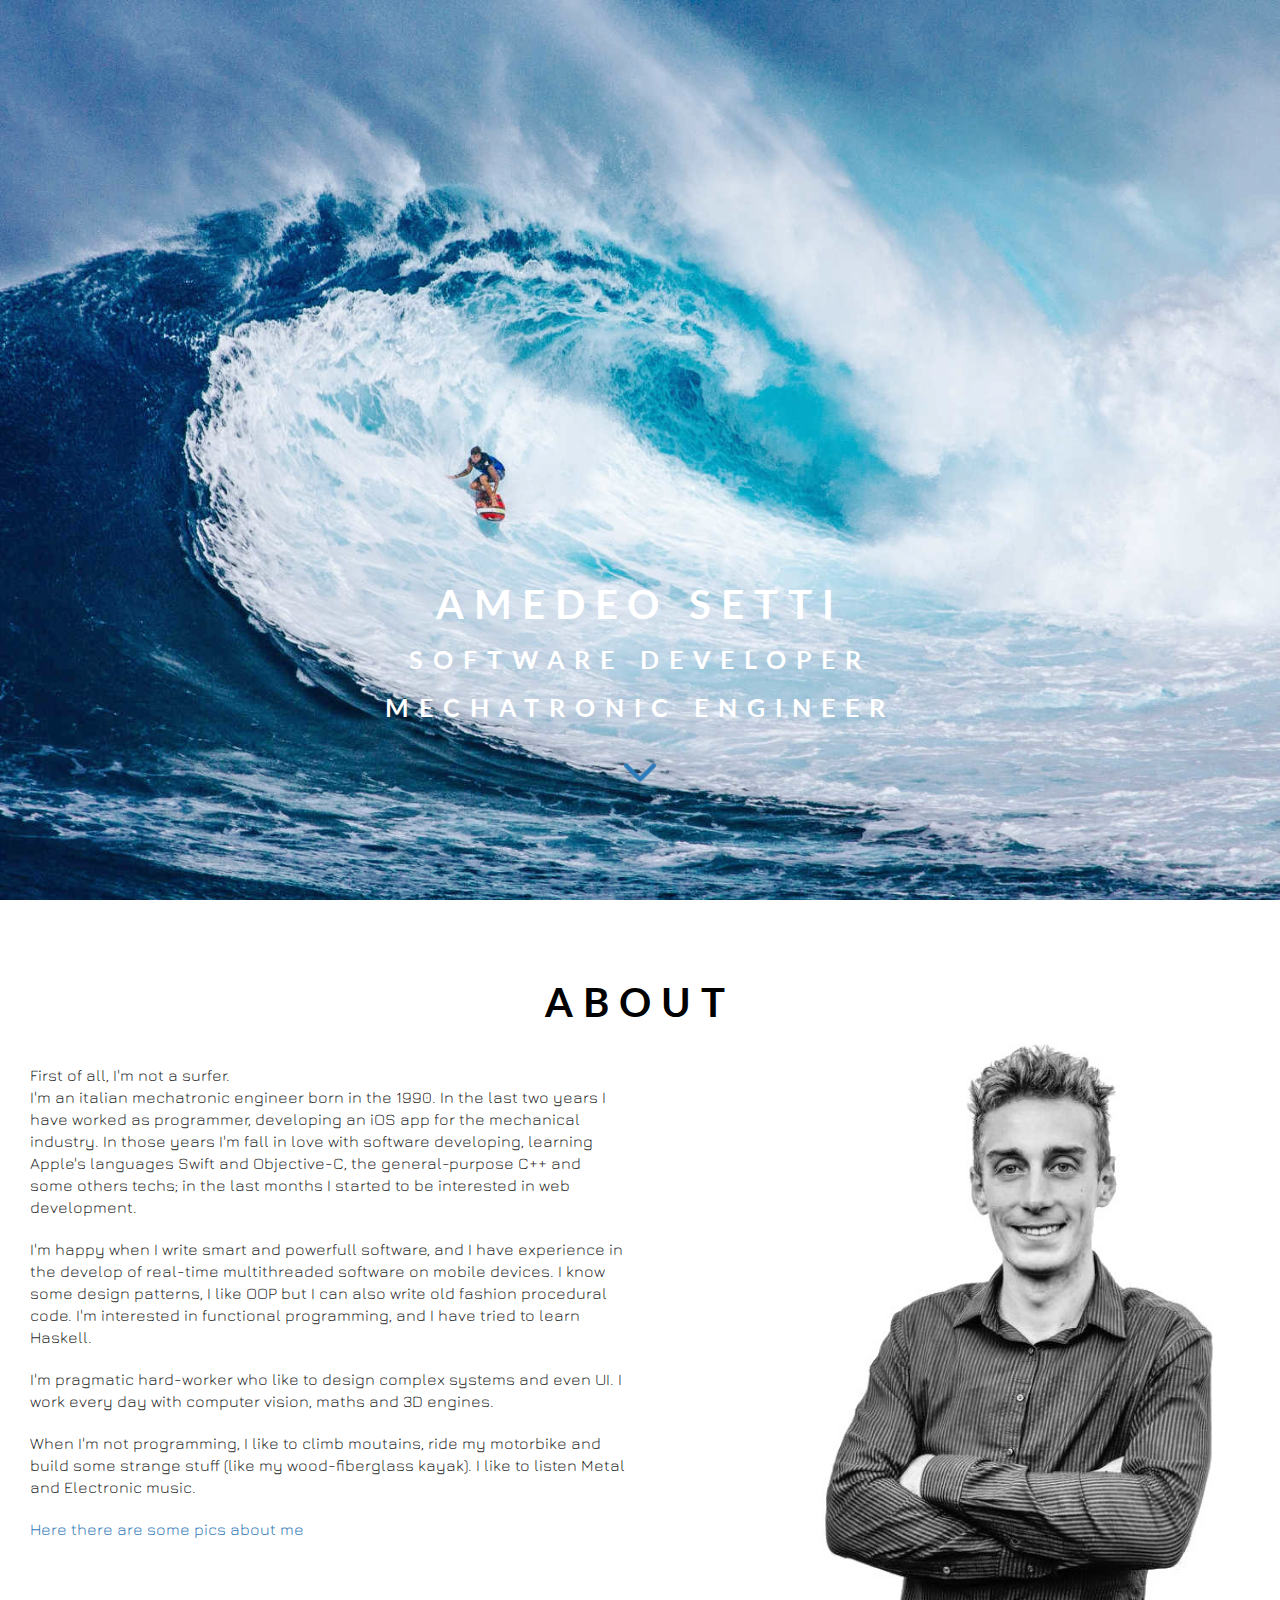
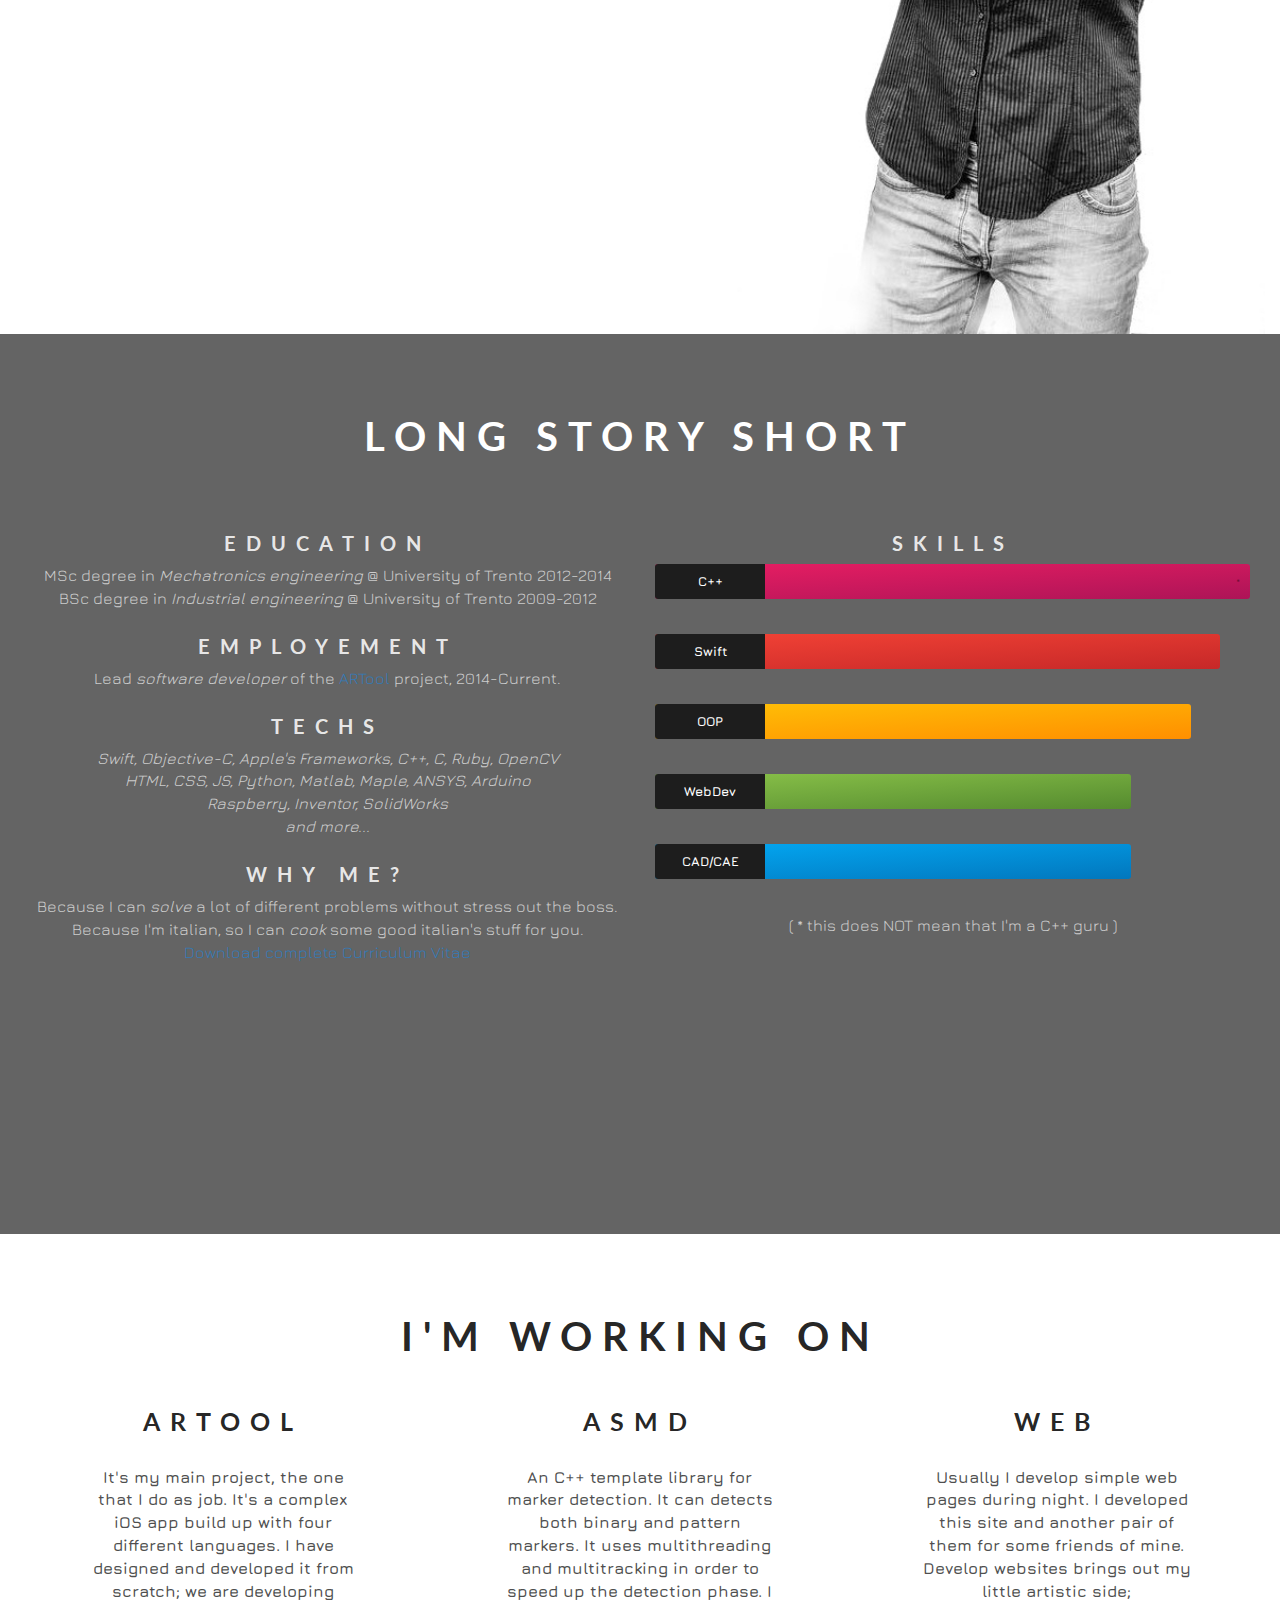
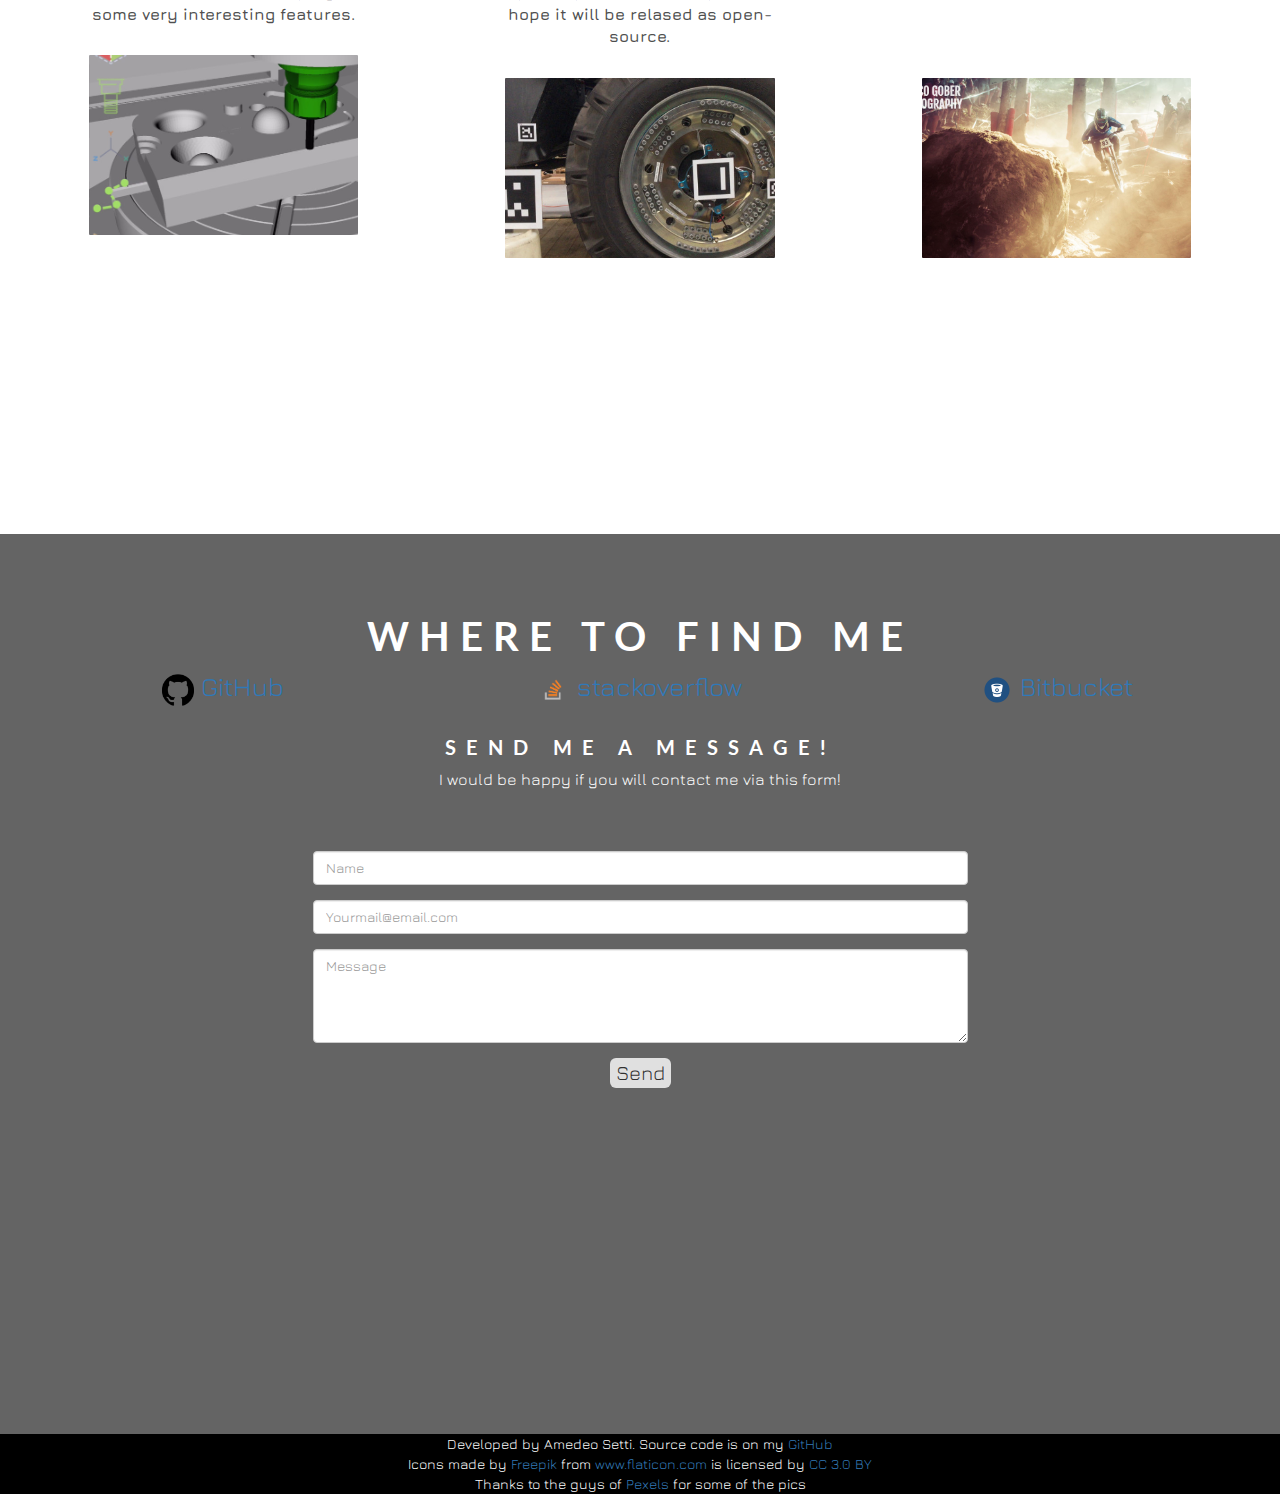
==== commit ea2969d4: "Small fix in about" ====
--- a/index.html
+++ b/index.html
@@ -138,12 +138,12 @@
                     <p style="padding-top: 10px; line-height: 22px; font-family: 'Jura', sans-serif;">
                     I'm happy when I write smart and powerfull software, and I
                     have experience in the develop of real-time multithreaded software
-                    on mobile devices. I like OOP but I can also write 
+                    on mobile devices. I know some design patterns, I like OOP but I can also write 
                     old fashion procedural code. I'm interested in functional
                     programming, and I have tried to learn Haskell.</p>
                     <p style="padding-top: 10px; line-height: 22px; font-family: 'Jura', sans-serif;">
-                    I'm pragmatic, hard-worker ...
-                    </p>
+                    I'm pragmatic hard-worker who like to design complex systems and even UI.
+                    I work every day with computer vision, maths and 3D engines.</p>
                     <p style="padding-top: 10px; line-height: 22px; font-family: 'Jura', sans-serif;">
                     When I'm not programming, I like to climb moutains, ride
                     my motorbike and build some strange stuff (like my wood-fiberglass kayak).
@@ -153,28 +153,8 @@
                     <a href="pictures.html">Here there are some pics about me</a>
                     </p>
                 </div>
-                <!--
-                <div class="container-fluid">
-                    <div class="col-lg-4 col-md-4 col-xs-12 thumb web-gallery-thumbs-div web-gallery-thumbs"> 
-                    </div>
-                    <div class="col-lg-4 col-md-4 col-xs-12 thumb web-gallery-thumbs-div web-gallery-thumbs"> 
-                    </div>
-                    <div class="col-lg-4 col-md-4 col-xs-12 thumb web-gallery-thumbs-div web-gallery-thumbs"> 
-                    </div>
-                    <div class="col-lg-4 col-md-4 col-xs-12 thumb web-gallery-thumbs-div web-gallery-thumbs"> 
-                    </div>
-                    <div class="col-lg-4 col-md-4 col-xs-12 thumb web-gallery-thumbs-div web-gallery-thumbs"> 
-                    </div>
-                    <div class="col-lg-4 col-md-4 col-xs-12 thumb web-gallery-thumbs-div web-gallery-thumbs"> 
-                    </div>
-                    <div class="web-gallery" id="web-gallery-id">
-                    <span class="close" onclick="document.getElementById('web-gallery-id').style.display='none'">&times;</span>
-                    <div class="web-gallery-view"></div>
-                </div> 
-                </div>-->
             </div>
             <div class="pic-mylife col-lg-6 col-md-6 col-xs-12"></div>
-            
         </div>
     </div>
 
@@ -285,7 +265,9 @@
                         <p style="padding: 20px 0px 20px 0px; color:rgba(0,0,0,0.7)">
                             It's my main project, the one that I do as job.
                             It's a complex iOS app build up
-                            with four different languages.
+                            with four different languages. I have designed and
+                            developed it from scratch; we are developing some 
+                            very interesting features.
                         </p>
                         <div class="work-pic-generic work-pic-artool"> </div>
                     </div>
@@ -311,7 +293,8 @@
                         <p style="padding: 20px 0px 20px 0px; color:rgba(0,0,0,0.7)">
                         Usually I develop simple web pages during night.
                         I developed this site and another pair of them for
-                        some friends of mine. 
+                        some friends of mine. Develop websites brings out my little artistic side;
+                        <br><br><br>
                         </p>
                         <div class="work-pic-generic work-pic-web"> </div>
                     </div>
--- a/style.css
+++ b/style.css
@@ -247,9 +247,6 @@
   border: 0;
   box-shadow: 0;
   display: inline;
-  
-  
-  
 }
 
 
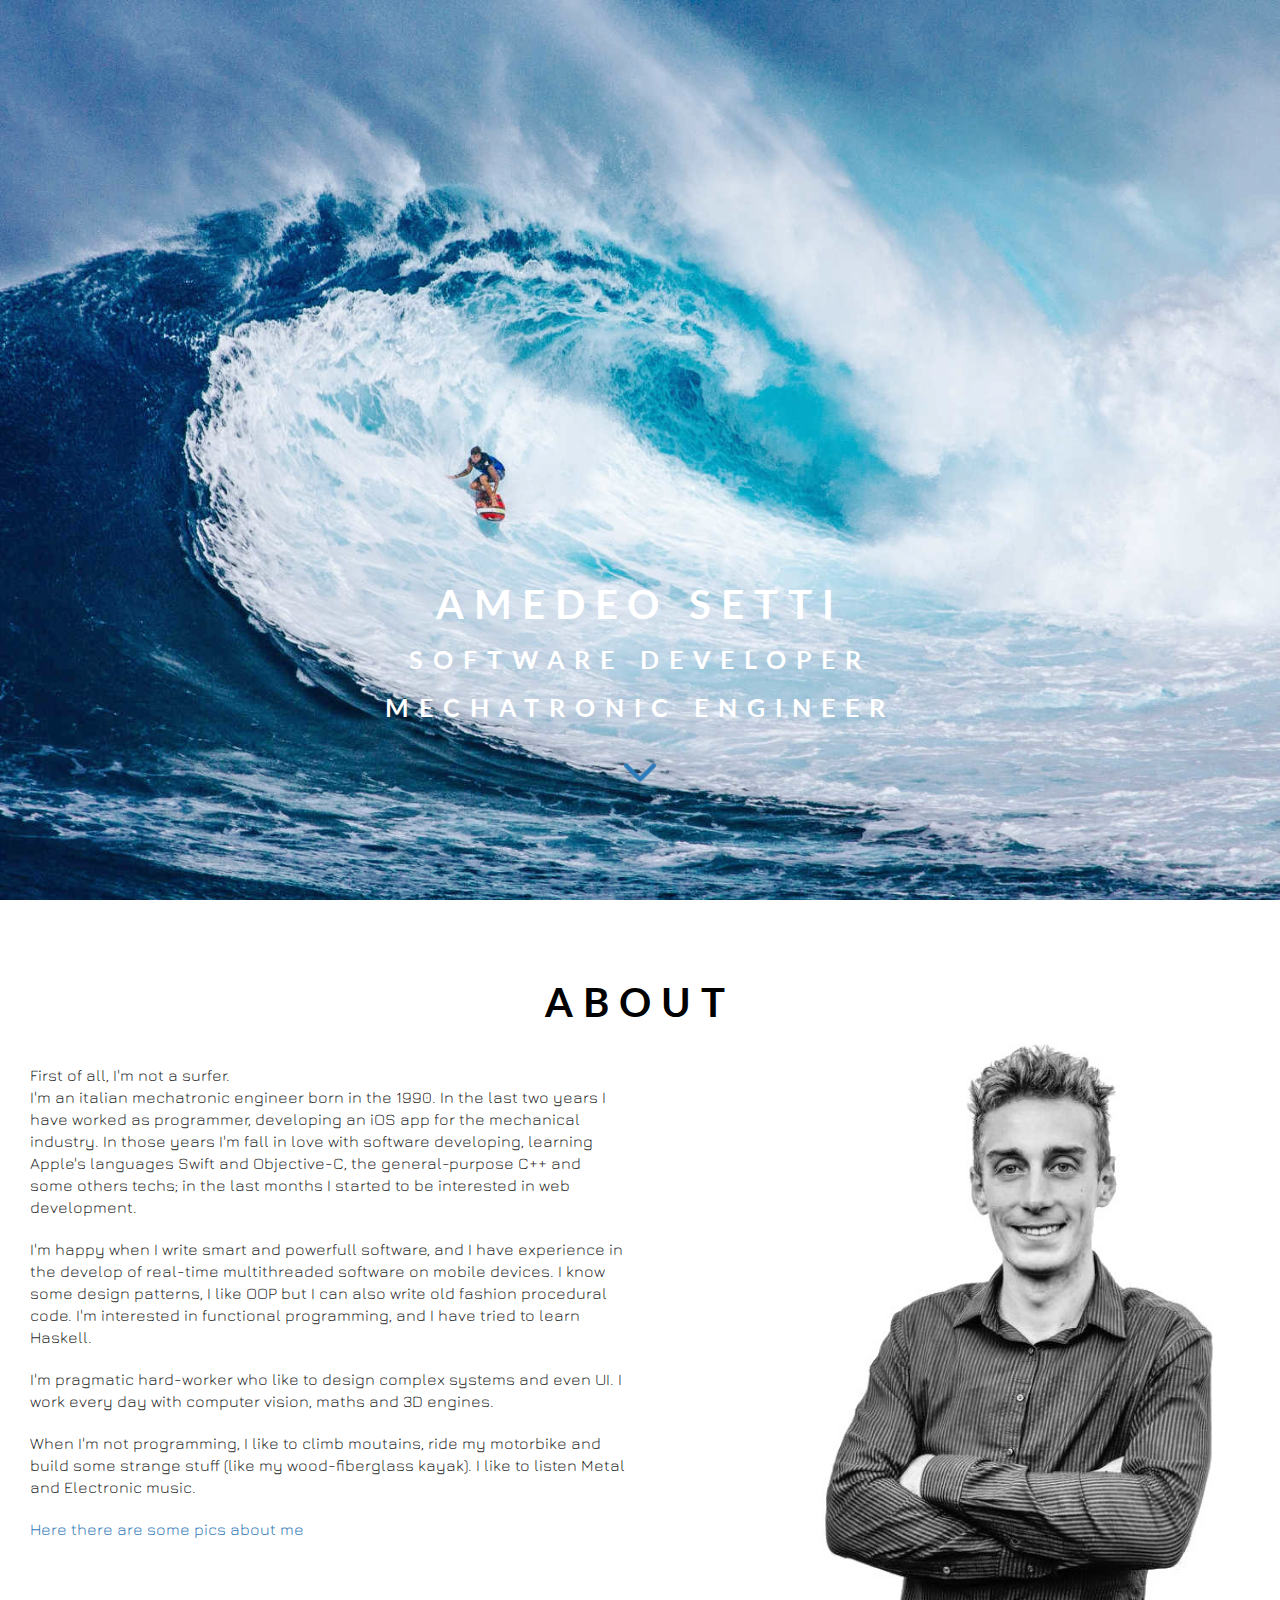
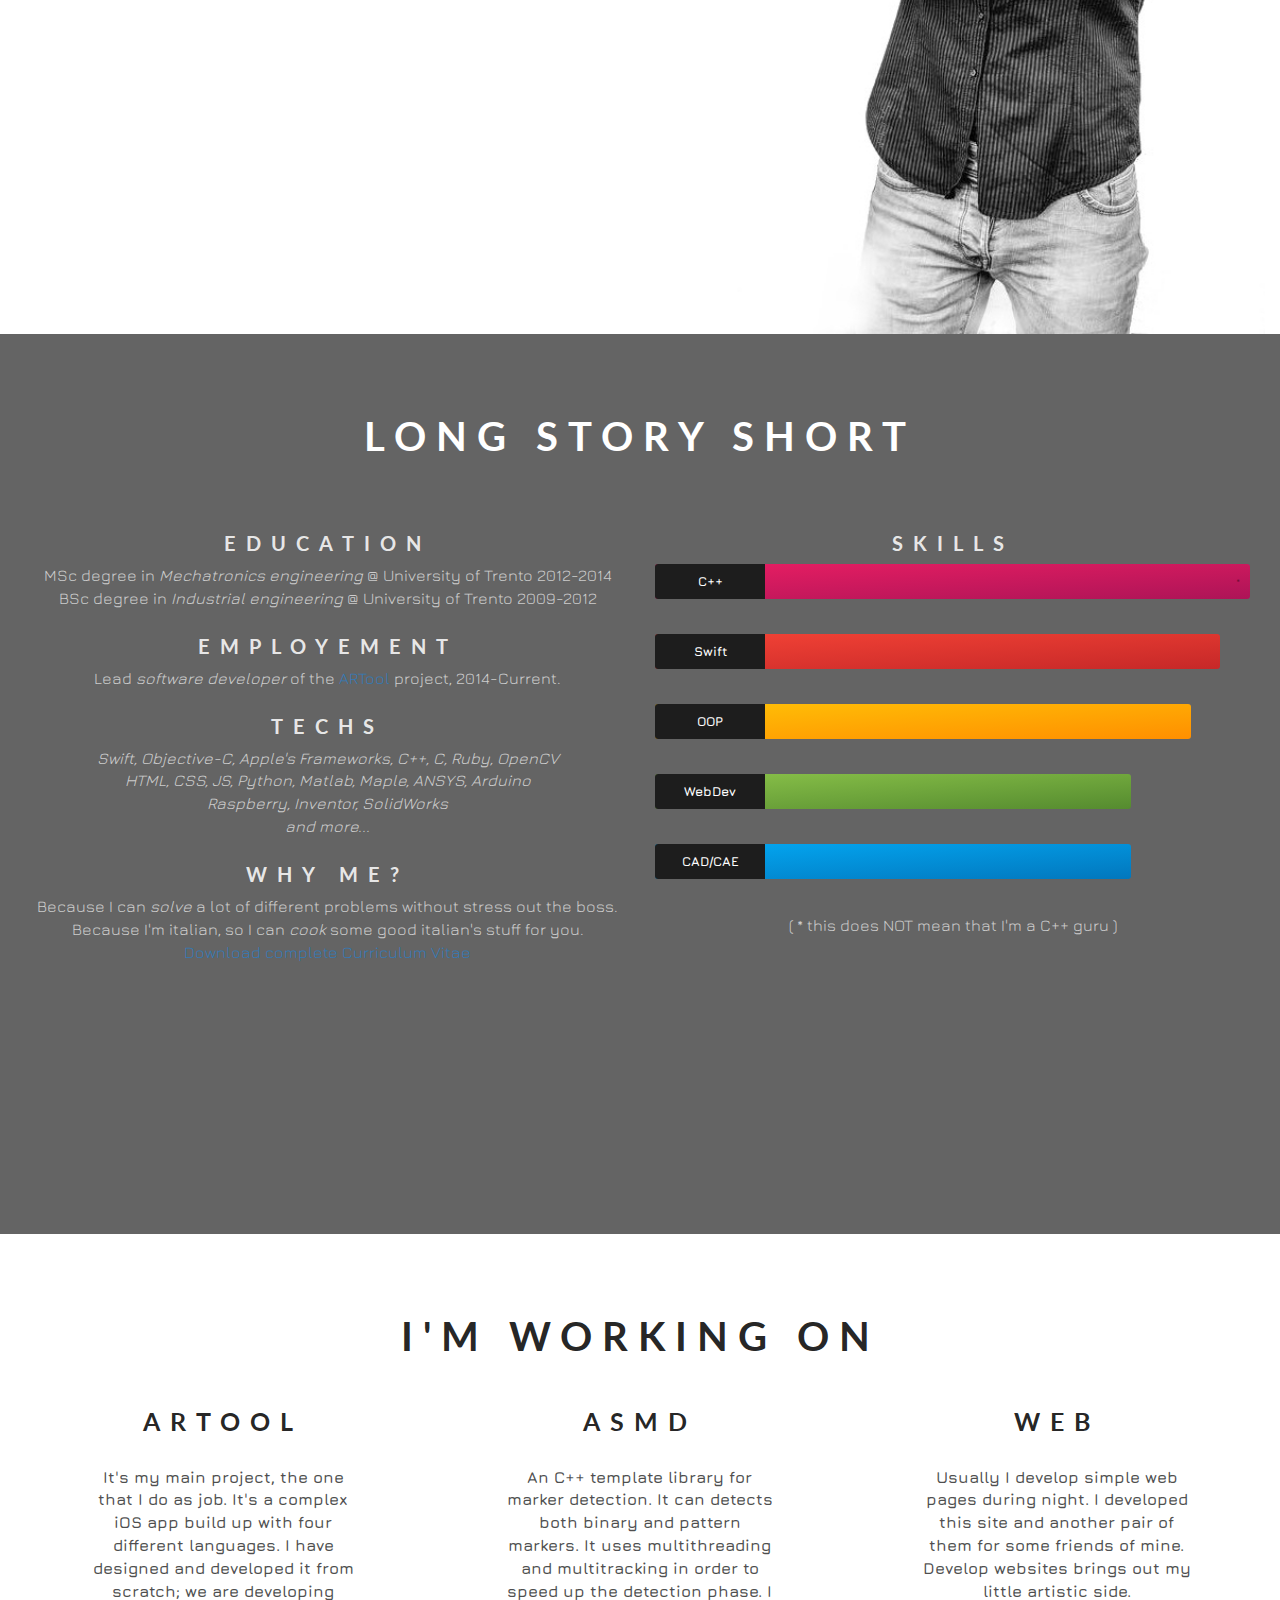
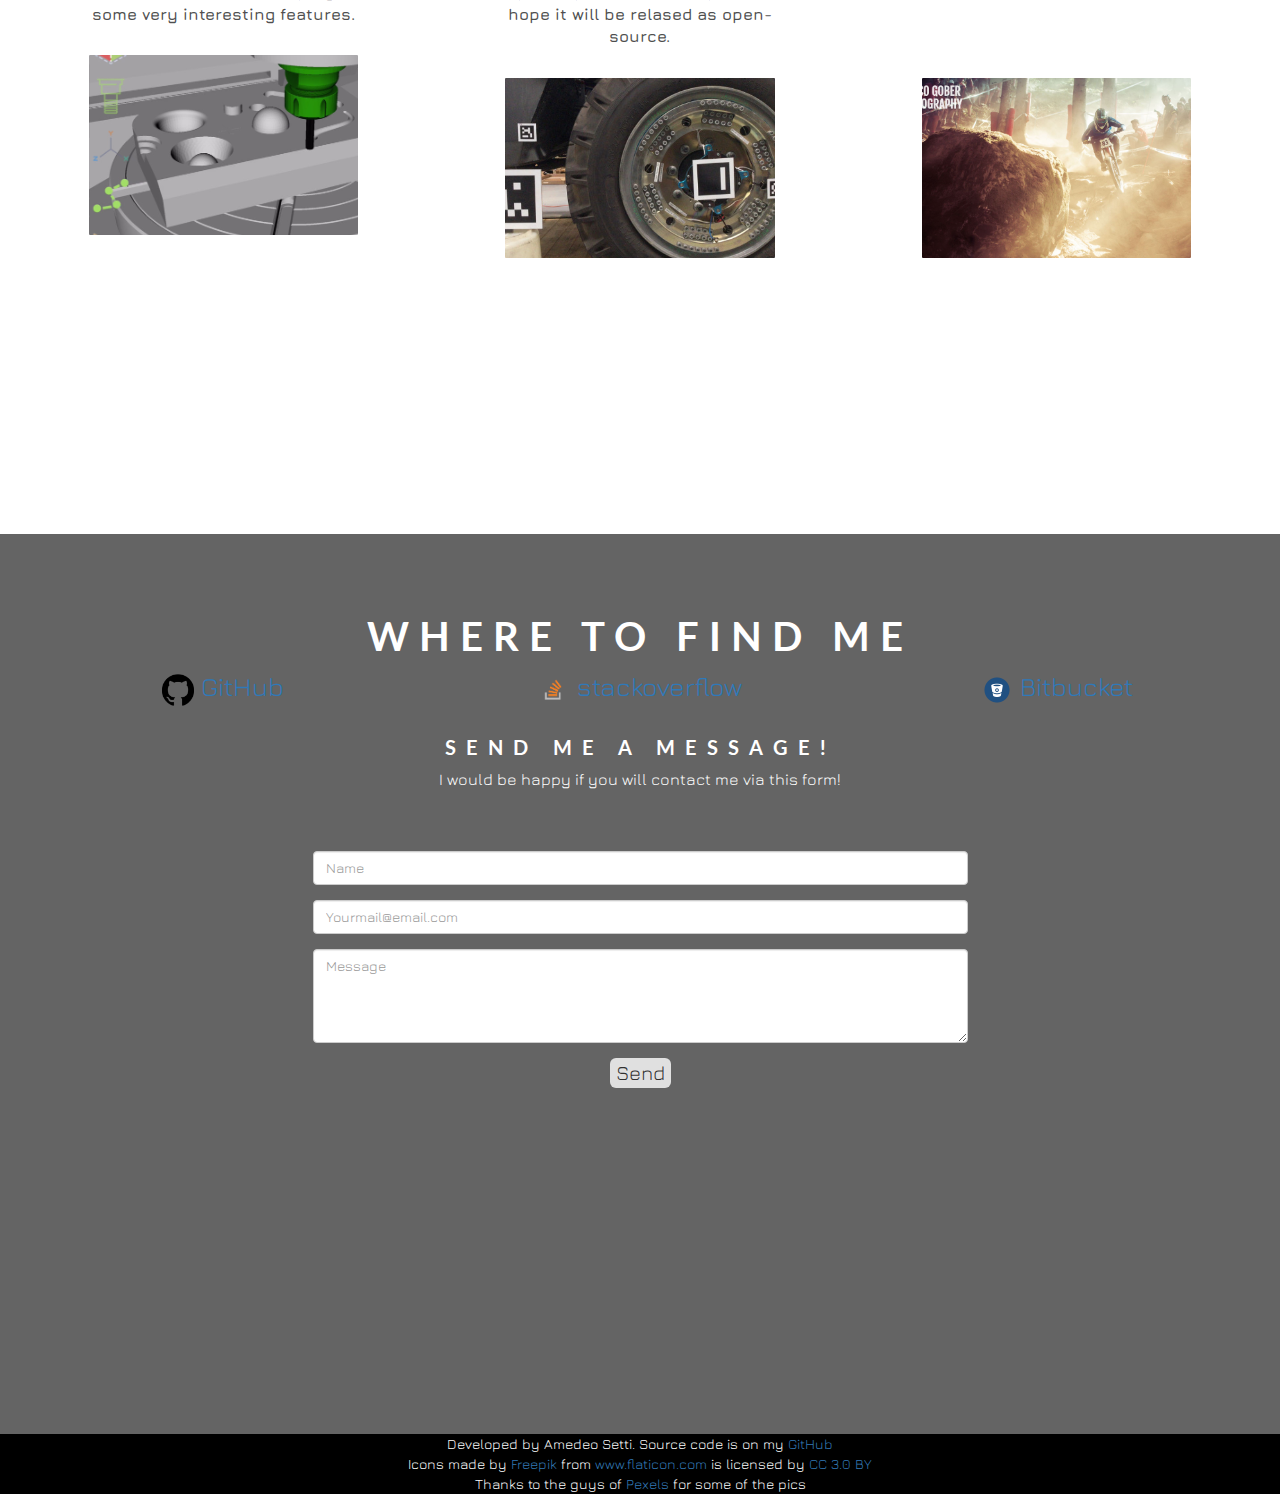
==== commit bd7e4ea2: "Small fix in about" ====
--- a/index.html
+++ b/index.html
@@ -293,7 +293,7 @@
                         <p style="padding: 20px 0px 20px 0px; color:rgba(0,0,0,0.7)">
                         Usually I develop simple web pages during night.
                         I developed this site and another pair of them for
-                        some friends of mine. Develop websites brings out my little artistic side;
+                        some friends of mine. Develop websites brings out my little artistic side.
                         <br><br><br>
                         </p>
                         <div class="work-pic-generic work-pic-web"> </div>
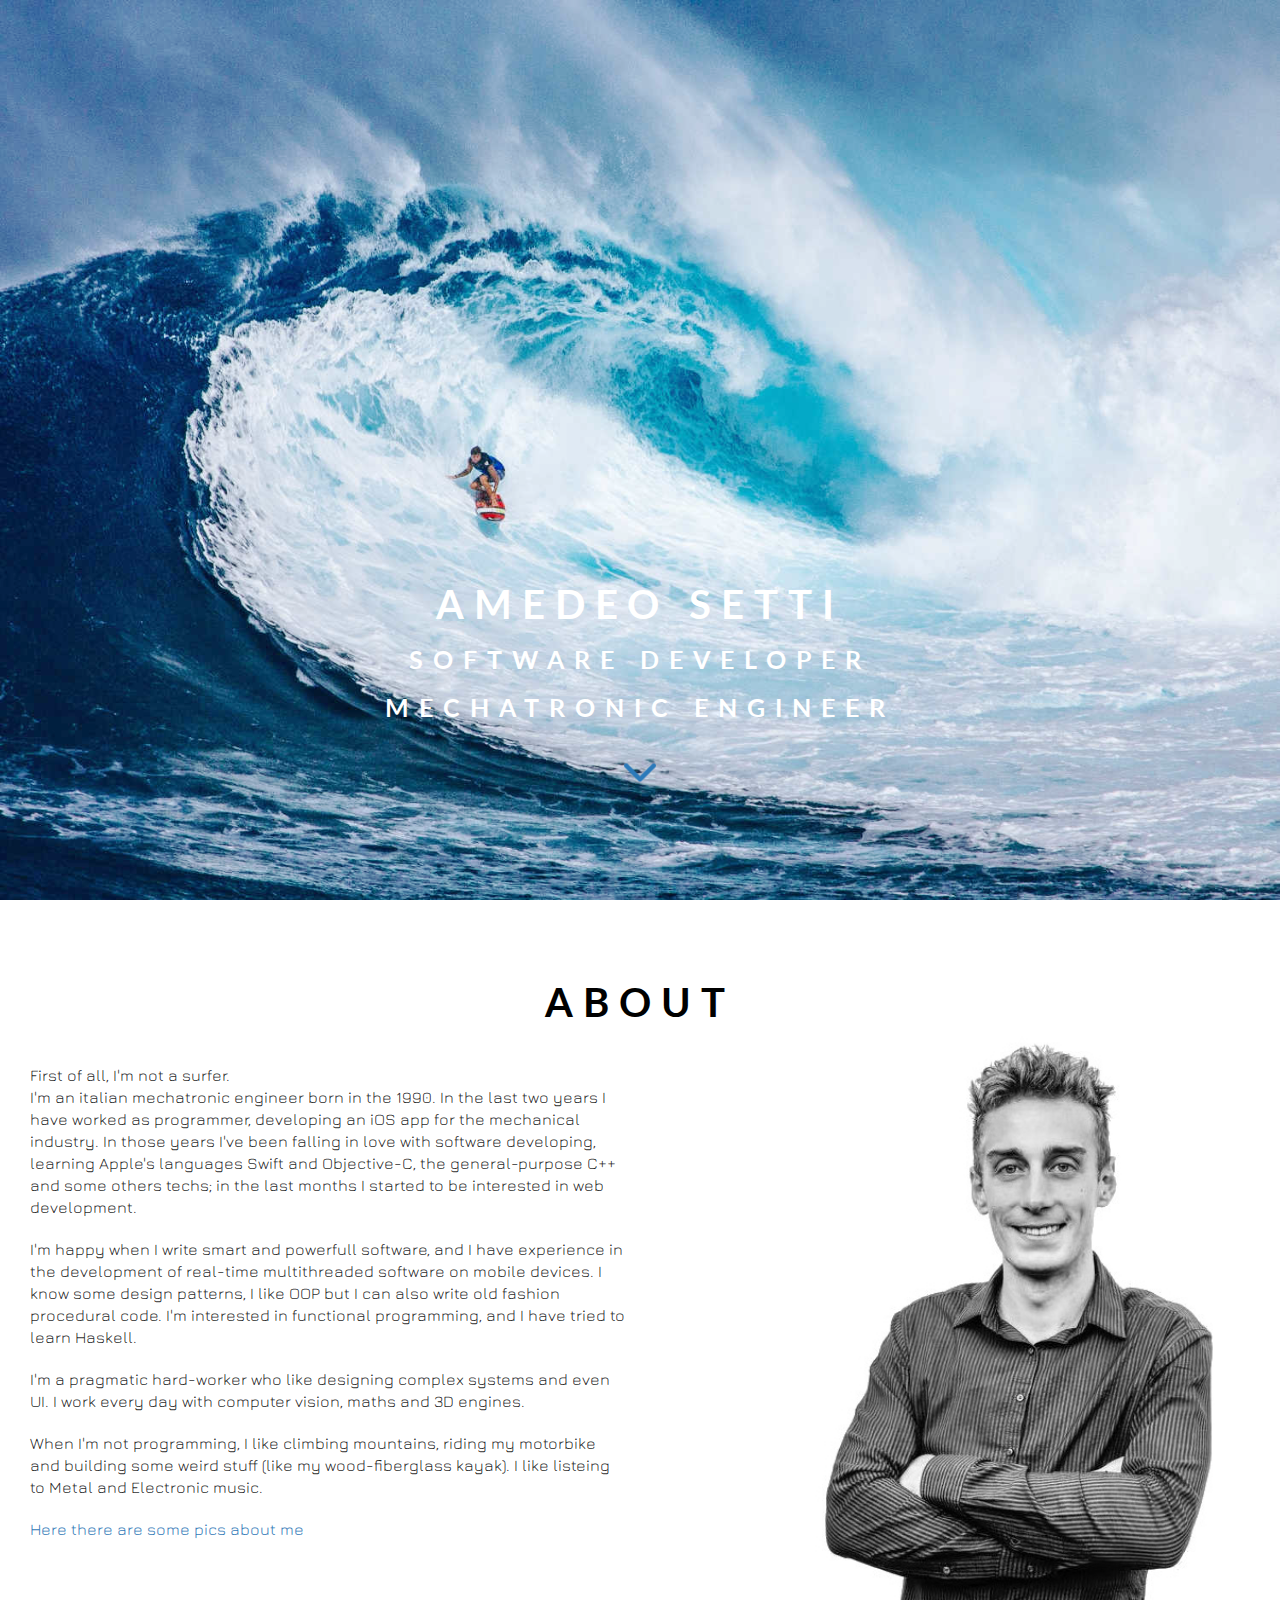
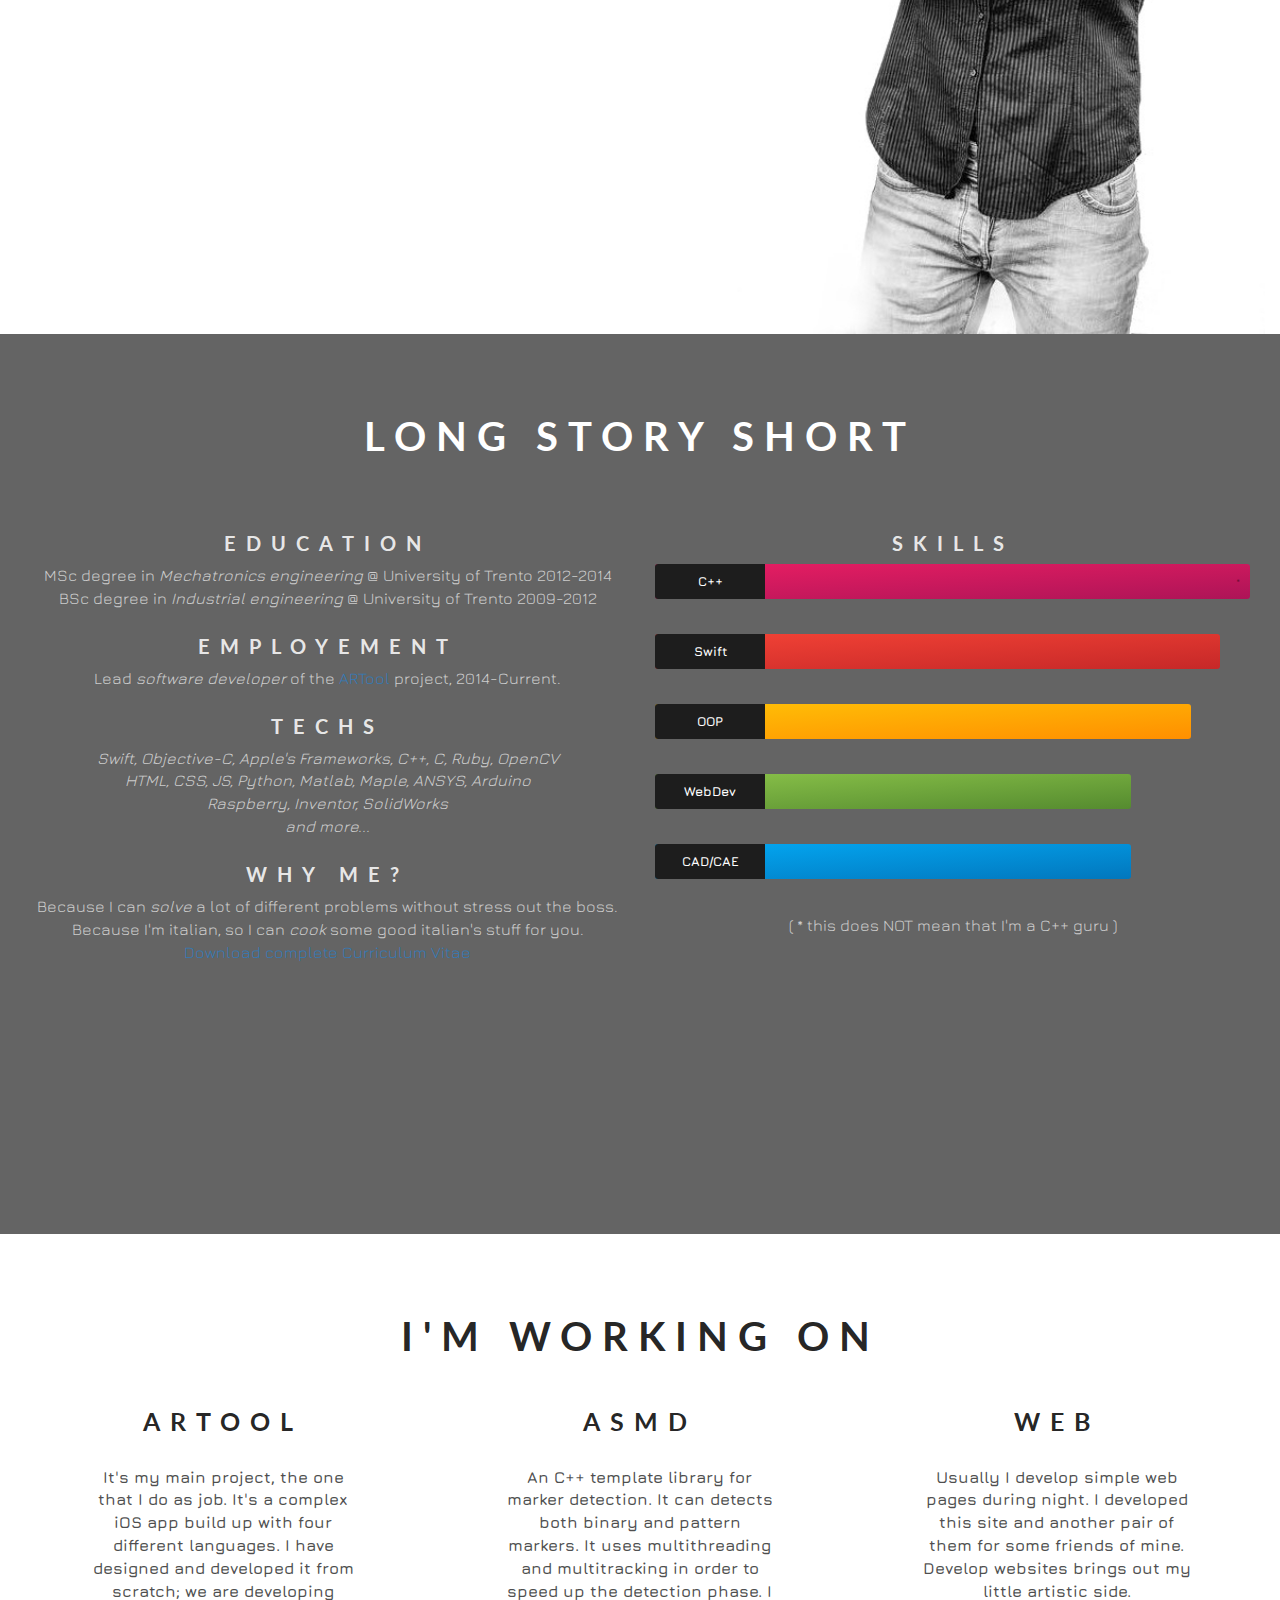
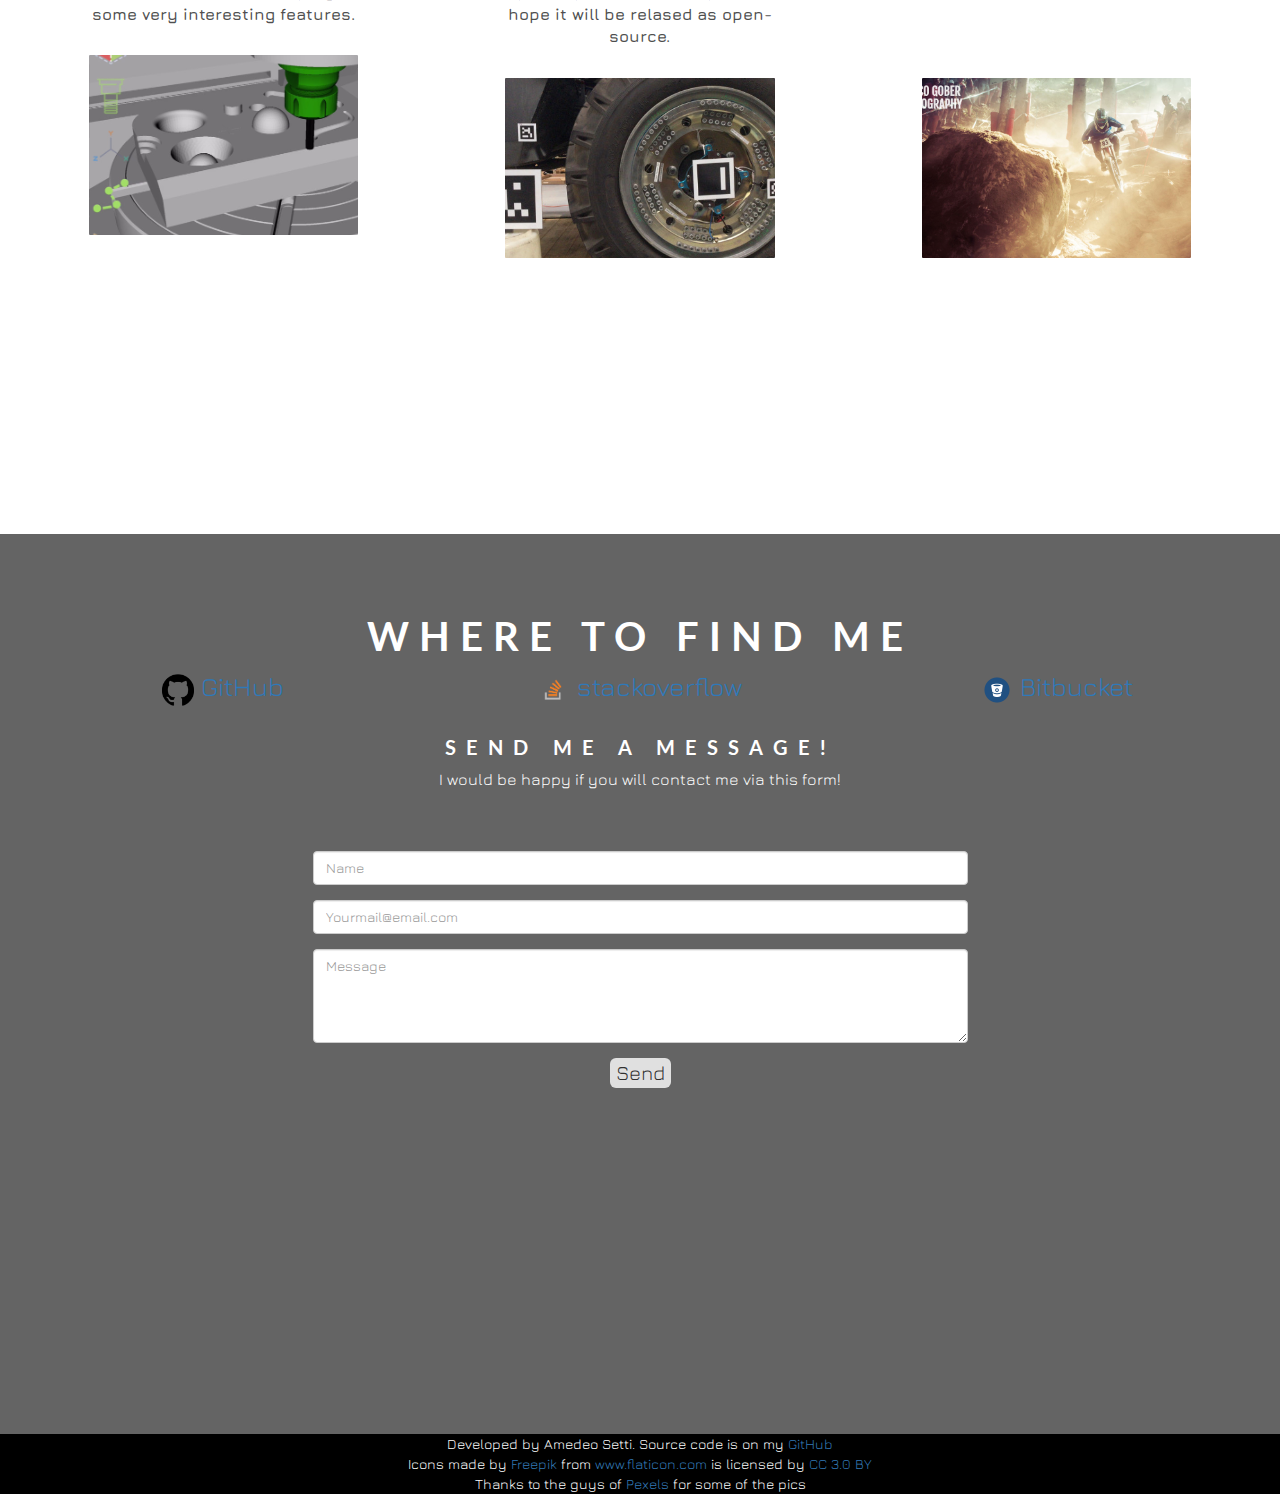
==== commit 1cda3670: "Chiara's improvement" ====
--- a/index.html
+++ b/index.html
@@ -131,23 +131,23 @@
                     I'm an italian mechatronic engineer born in the 1990.
                     In the last two years I have worked as programmer,
                     developing an iOS app for the mechanical industry.
-                    In those years I'm fall in love with software developing,
+                    In those years I've been falling in love with software developing,
                     learning Apple's languages Swift and Objective-C, the 
                     general-purpose C++ and some others techs;
                     in the last months I started to be interested in web development.</p>
                     <p style="padding-top: 10px; line-height: 22px; font-family: 'Jura', sans-serif;">
                     I'm happy when I write smart and powerfull software, and I
-                    have experience in the develop of real-time multithreaded software
+                    have experience in the development of real-time multithreaded software
                     on mobile devices. I know some design patterns, I like OOP but I can also write 
                     old fashion procedural code. I'm interested in functional
                     programming, and I have tried to learn Haskell.</p>
                     <p style="padding-top: 10px; line-height: 22px; font-family: 'Jura', sans-serif;">
-                    I'm pragmatic hard-worker who like to design complex systems and even UI.
+                    I'm a pragmatic hard-worker who like designing complex systems and even UI.
                     I work every day with computer vision, maths and 3D engines.</p>
                     <p style="padding-top: 10px; line-height: 22px; font-family: 'Jura', sans-serif;">
-                    When I'm not programming, I like to climb moutains, ride
-                    my motorbike and build some strange stuff (like my wood-fiberglass kayak).
-                    I like to listen Metal and Electronic music.
+                    When I'm not programming, I like climbing mountains, riding
+                    my motorbike and building some weird stuff (like my wood-fiberglass kayak).
+                    I like listeing to Metal and Electronic music.
                     </p>
                     <p style="padding-top: 10px; line-height: 22px; font-family: 'Jura', sans-serif;">
                     <a href="pictures.html">Here there are some pics about me</a>
